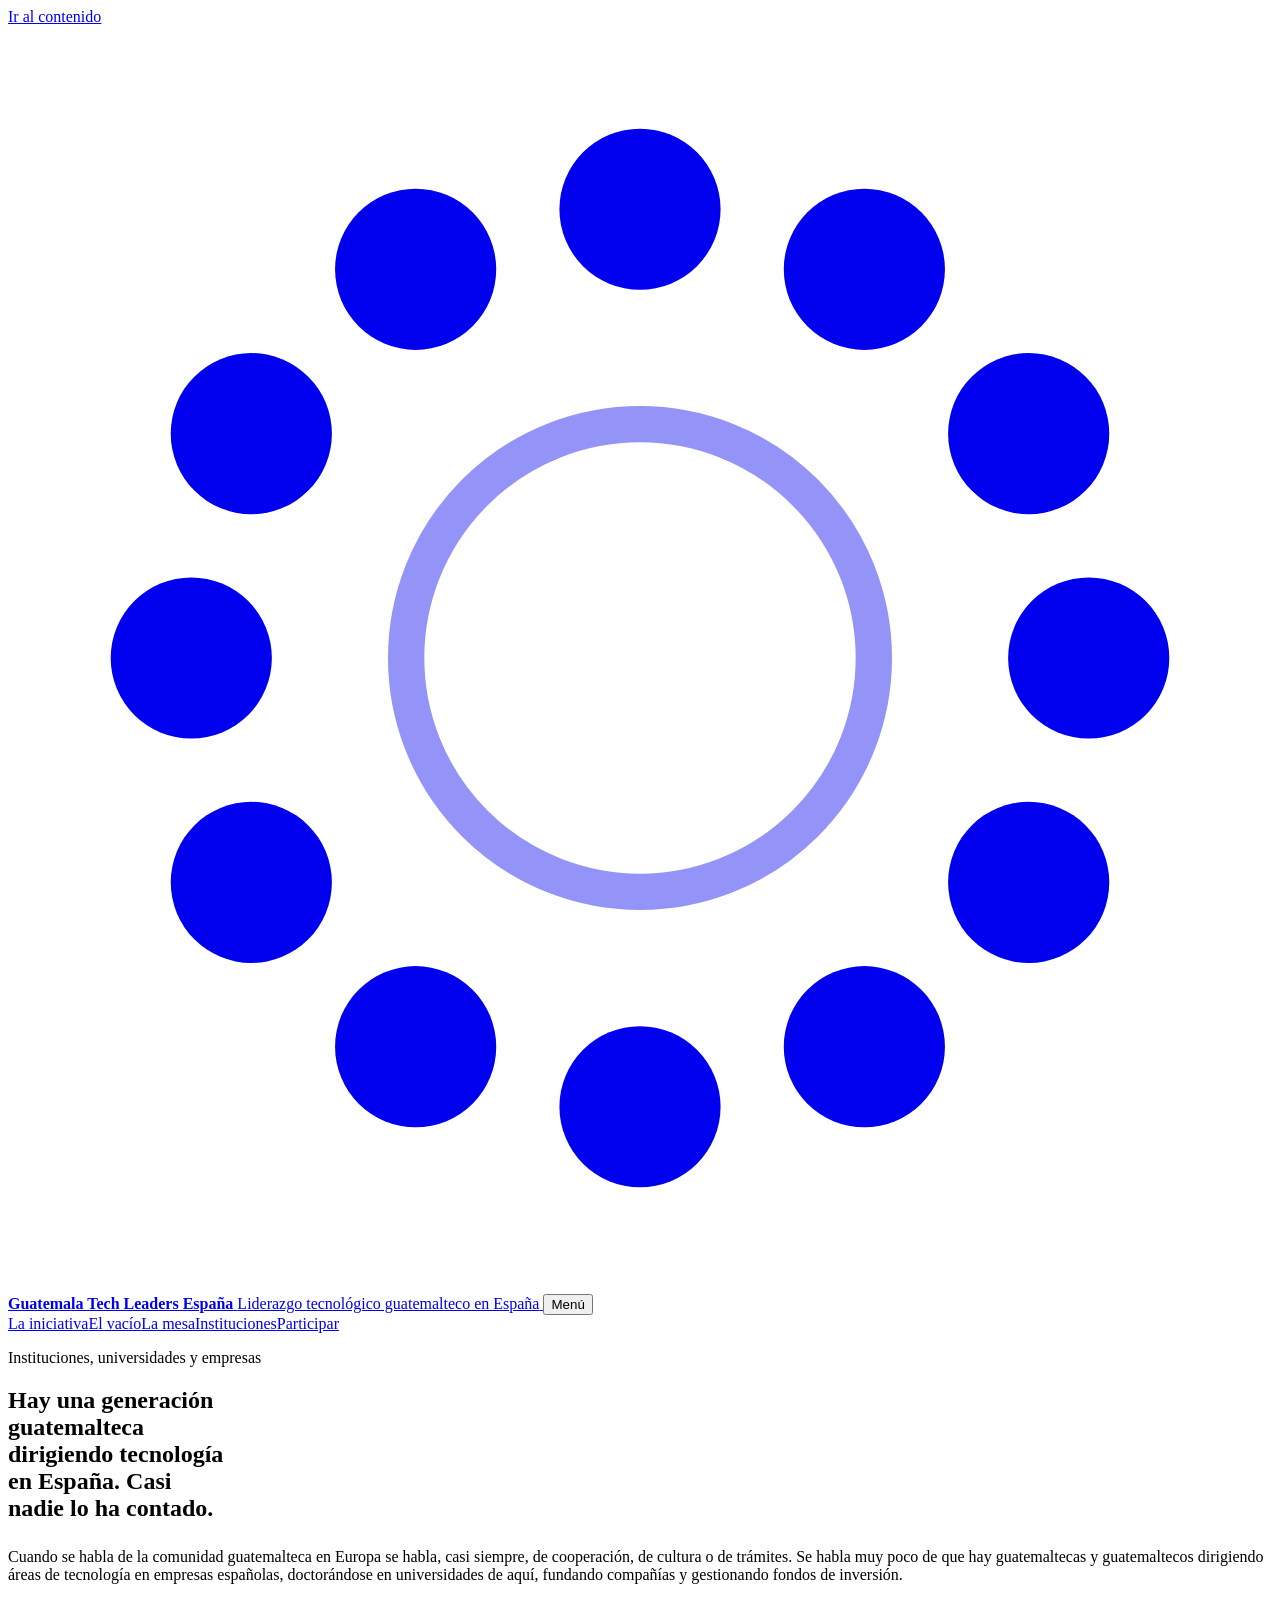
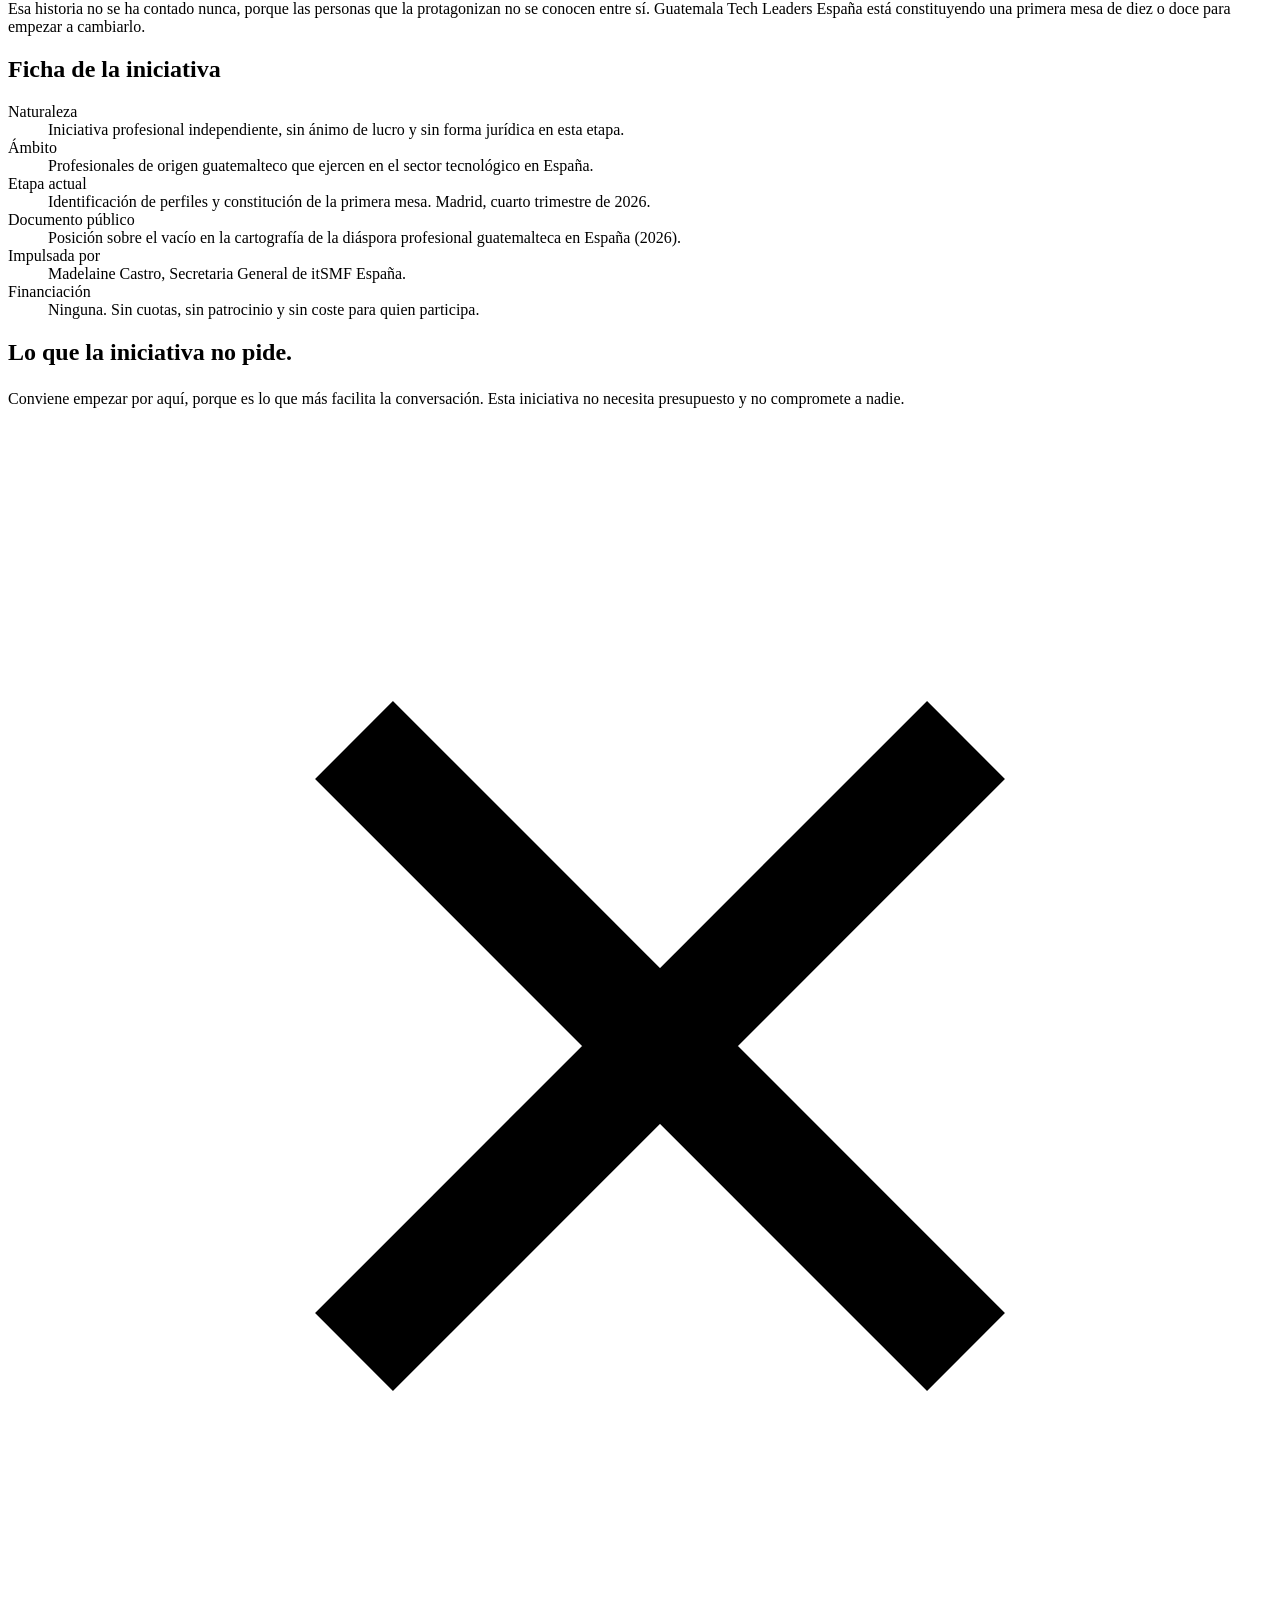
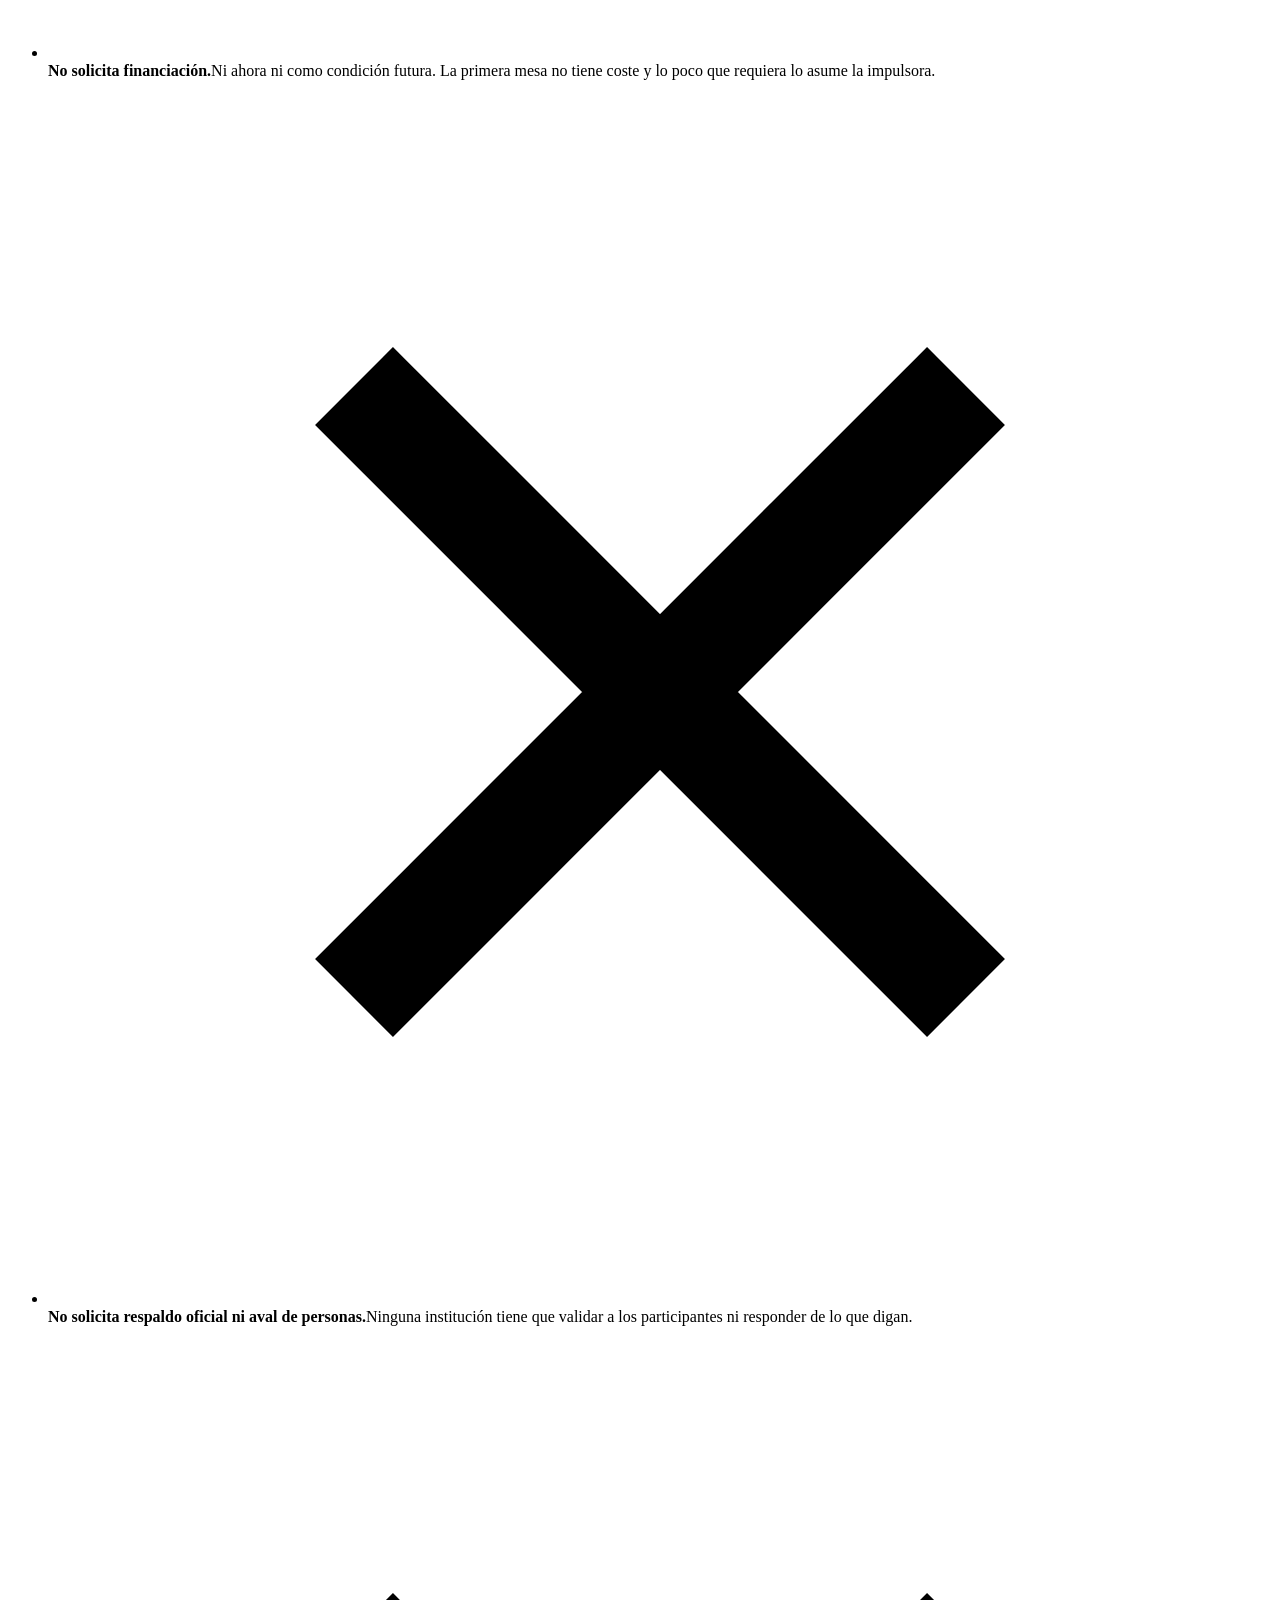
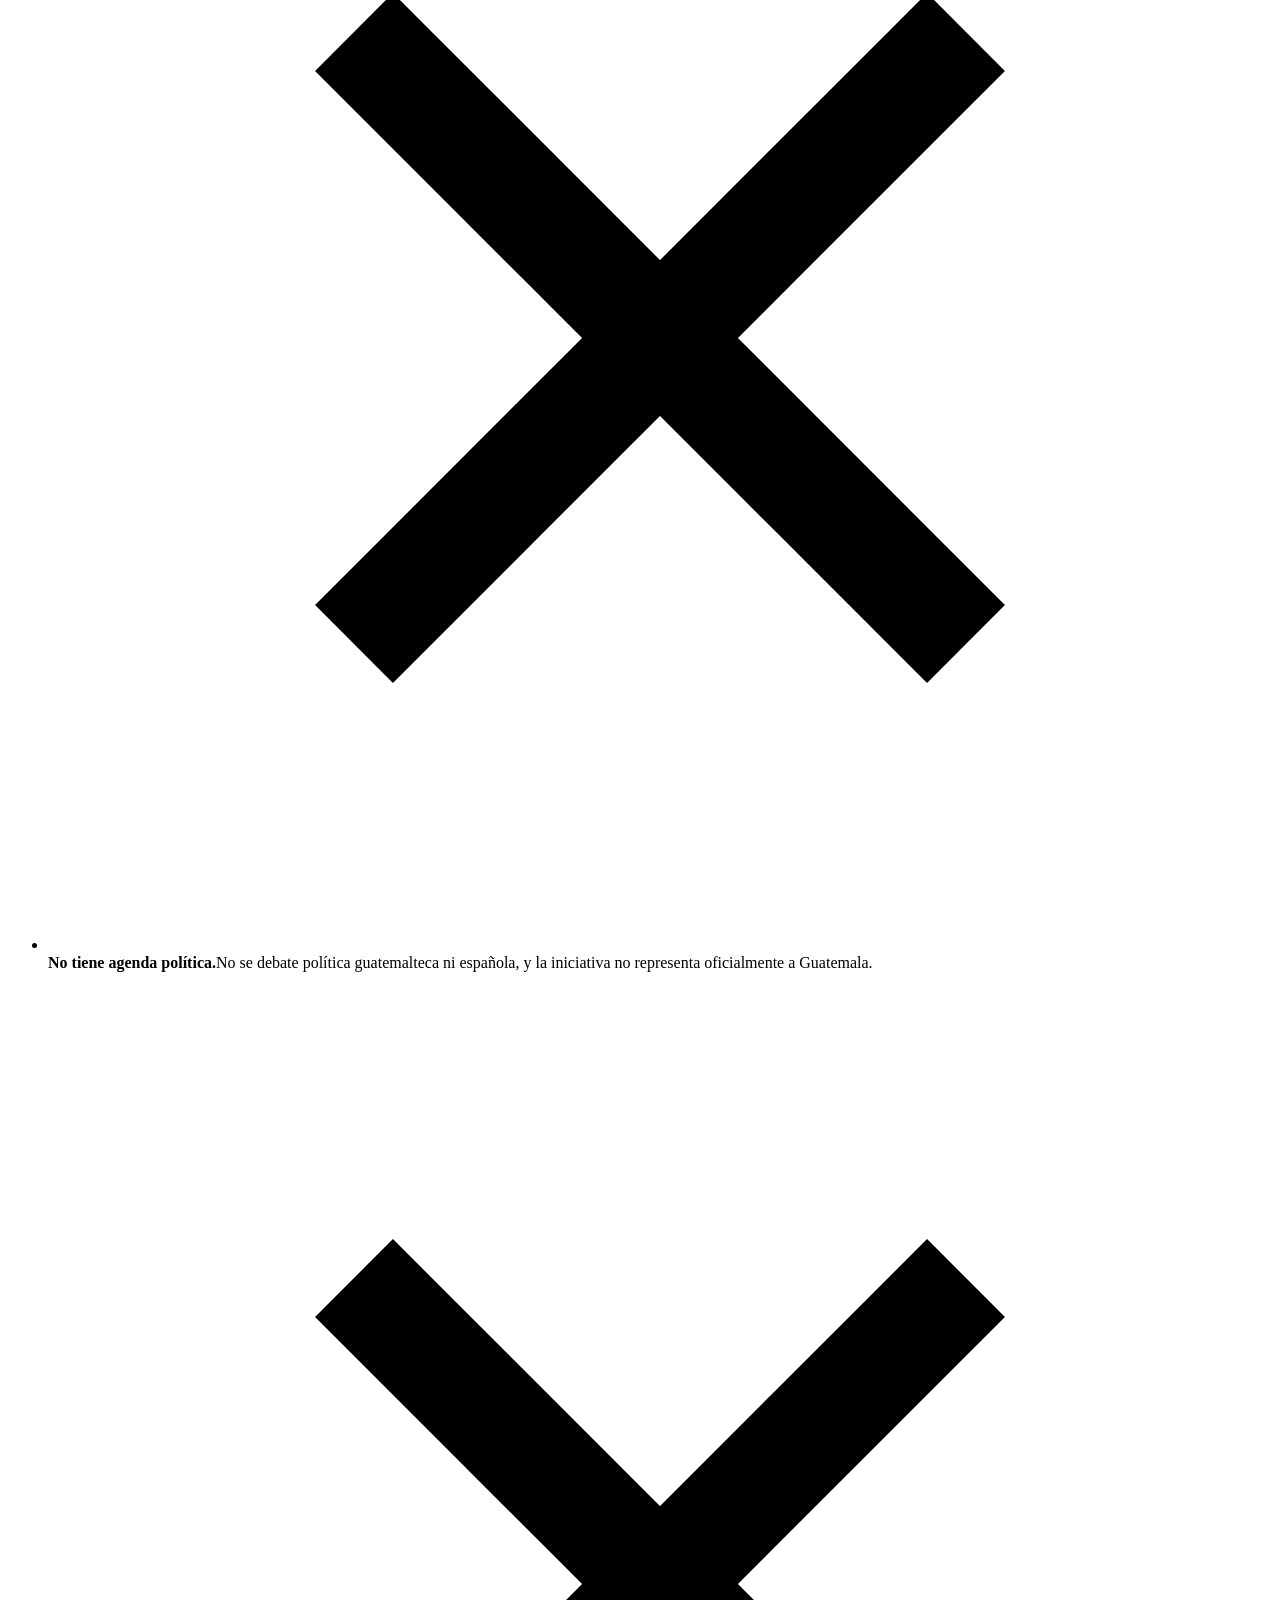
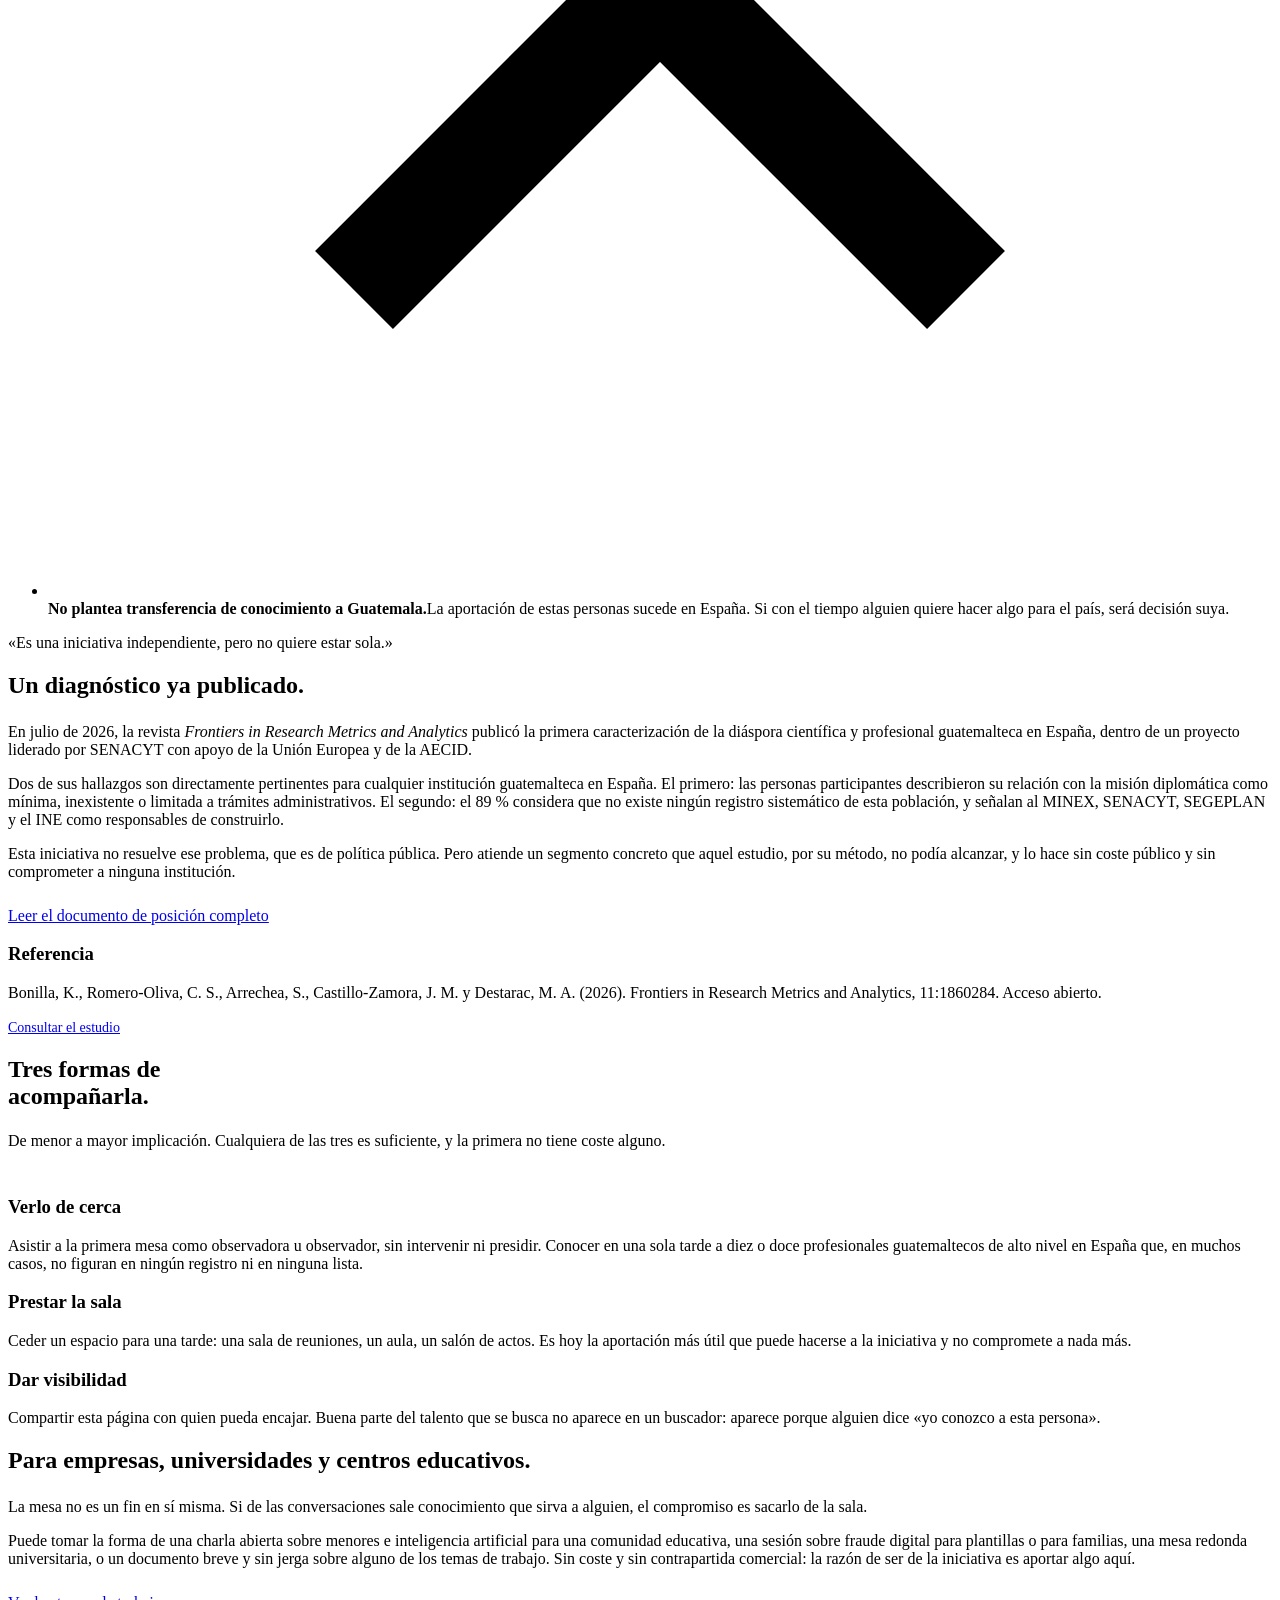
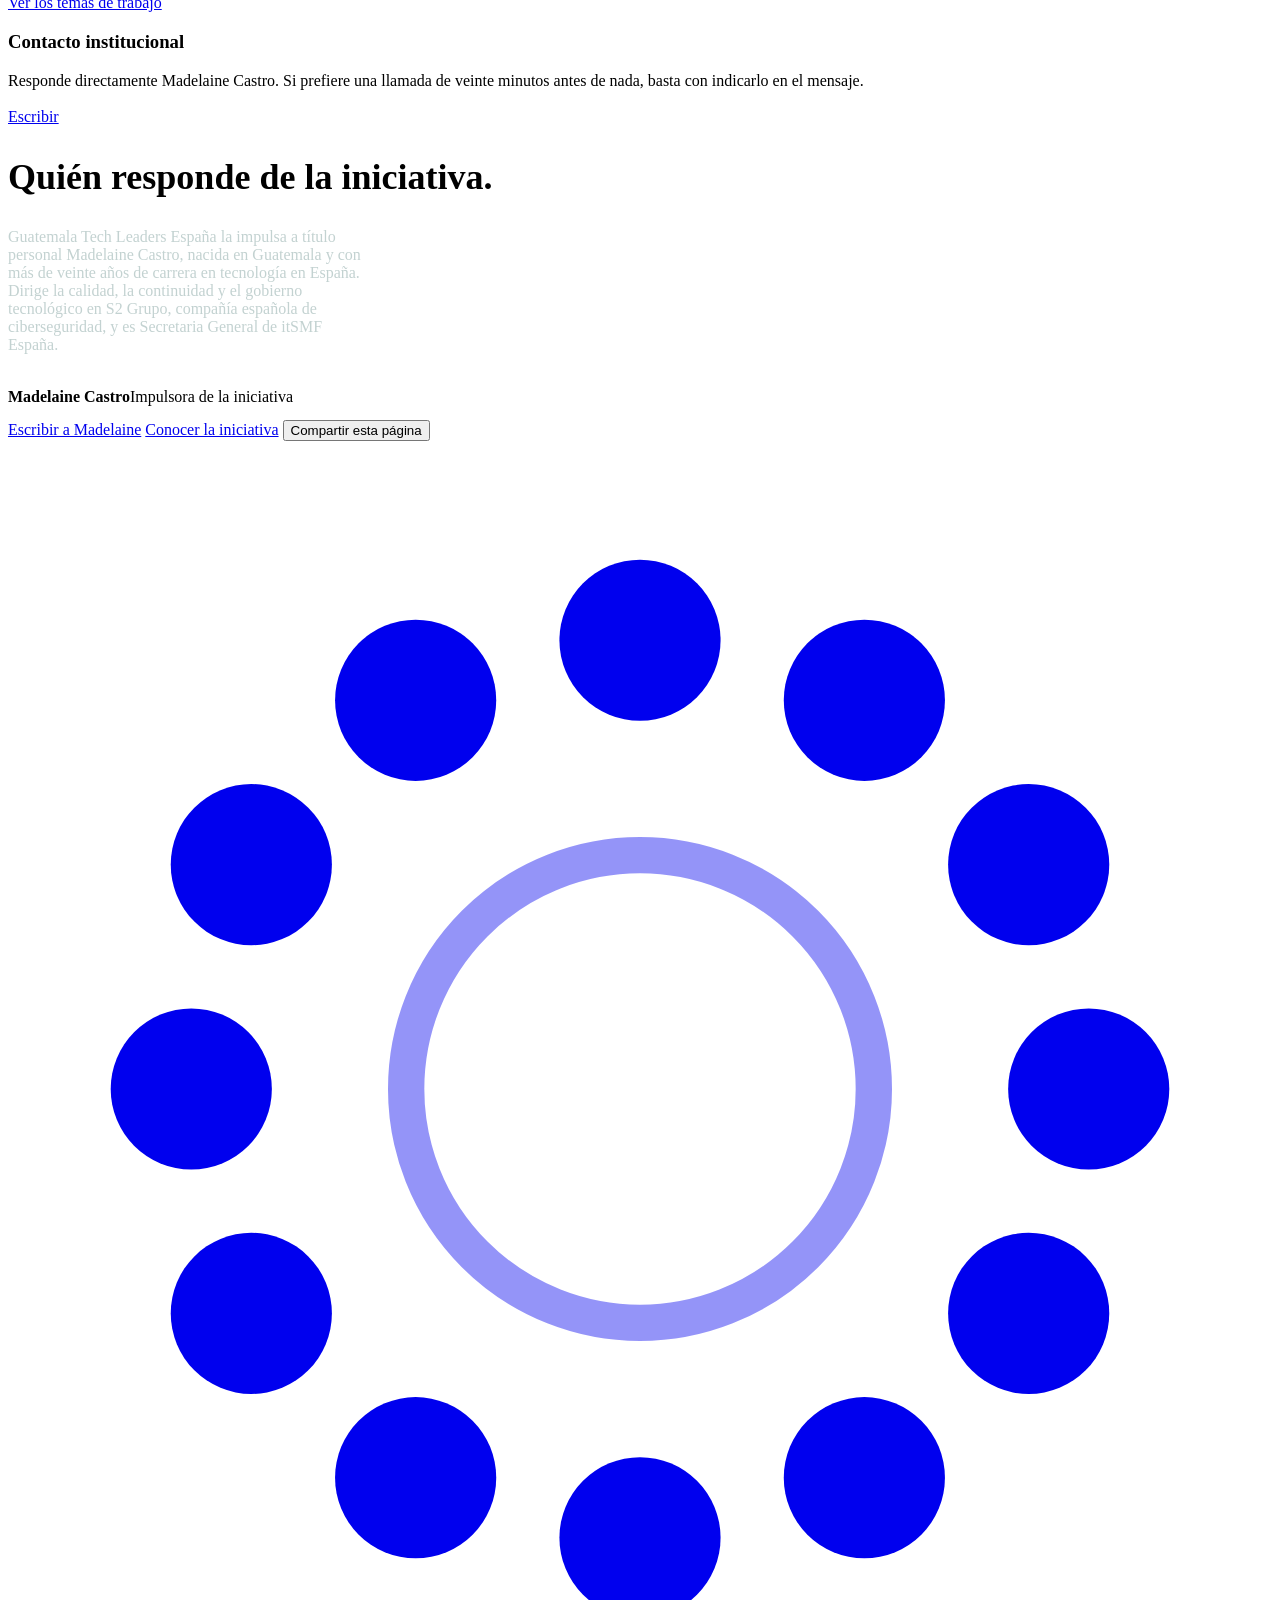
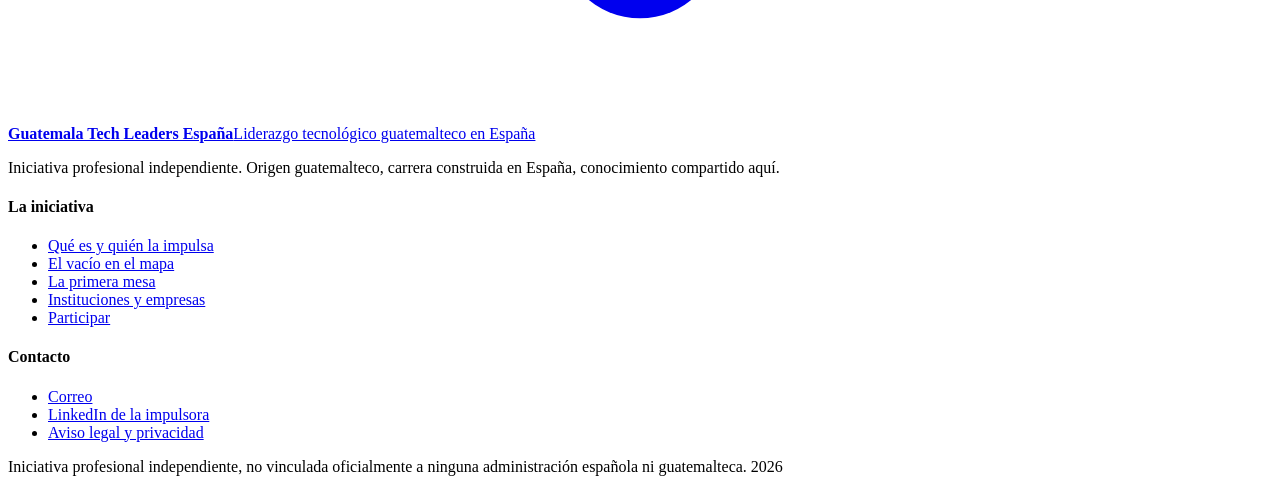
==== instituciones.html @ 57545357 "Add files via upload" ====
<!doctype html>
<html lang="es">
<head>
<meta charset="utf-8">
<meta name="viewport" content="width=device-width,initial-scale=1">
<title>Instituciones y empresas — Guatemala Tech Leaders España</title>
<meta name="description" content="Para embajadas, universidades, centros educativos y empresas: qué es la iniciativa, qué no pide y de qué tres formas concretas puede acompañarse.">

<link rel="canonical" href="https://madeprat.github.io/Guate_Tech_Leaders_ES/instituciones.html">
<meta property="og:type" content="article">
<meta property="og:locale" content="es_ES">
<meta property="og:site_name" content="Guatemala Tech Leaders España">
<meta property="og:url" content="https://madeprat.github.io/Guate_Tech_Leaders_ES/instituciones.html">
<meta property="og:title" content="Hay una generación guatemalteca dirigiendo tecnología en España">
<meta property="og:description" content="Qué es la iniciativa, qué no pide y de qué tres formas concretas puede acompañarse.">
<meta property="og:image" content="https://madeprat.github.io/Guate_Tech_Leaders_ES/assets/img/og.jpg">
<meta property="og:image:width" content="1200">
<meta property="og:image:height" content="630">
<meta property="og:image:alt" content="Guatemala Tech Leaders España — iniciativa profesional independiente.">
<meta name="twitter:card" content="summary_large_image">
<link rel="icon" href="./assets/img/icon-32.png" sizes="32x32">
<link rel="icon" href="./assets/img/mark.svg" type="image/svg+xml">
<link rel="apple-touch-icon" href="./assets/img/icon-180.png">
<link rel="preload" as="font" type="font/woff2" href="./assets/fonts/newsreader-var.woff2" crossorigin>
<link rel="preload" as="font" type="font/woff2" href="./assets/fonts/librefranklin-var.woff2" crossorigin>
<link rel="stylesheet" href="./assets/style.css">
</head>
<body>
<a class="skip" href="#principal">Ir al contenido</a>
<header class="cab">
  <div class="wrap cab-int">
    <a class="marca" href="./index.html" aria-label="Guatemala Tech Leaders España — inicio">
      <svg class="mark" viewBox="0 0 40 40" aria-hidden="true" focusable="false"><circle cx="20.0" cy="20.0" r="7.4" fill="none" stroke="currentColor" stroke-width="1.15" opacity=".42"/><circle cx="20.00" cy="5.80" r="2.55" fill="currentColor"/><circle cx="27.10" cy="7.70" r="2.55" fill="currentColor"/><circle cx="32.30" cy="12.90" r="2.55" fill="currentColor"/><circle cx="34.20" cy="20.00" r="2.55" fill="currentColor"/><circle cx="32.30" cy="27.10" r="2.55" fill="currentColor"/><circle cx="27.10" cy="32.30" r="2.55" fill="currentColor"/><circle cx="20.00" cy="34.20" r="2.55" fill="currentColor"/><circle cx="12.90" cy="32.30" r="2.55" fill="currentColor"/><circle cx="7.70" cy="27.10" r="2.55" fill="currentColor"/><circle cx="5.80" cy="20.00" r="2.55" fill="currentColor"/><circle cx="7.70" cy="12.90" r="2.55" fill="currentColor"/><circle cx="12.90" cy="7.70" r="2.55" fill="currentColor"/></svg>
      <span class="marca-txt">
        <b>Guatemala Tech Leaders España</b>
        <span>Liderazgo tecnológico guatemalteco en España</span>
      </span>
    </a>
    <button class="hamb" aria-expanded="false" aria-controls="menu">Menú</button>
    <nav id="menu" aria-label="Navegación principal"><a href="./la-iniciativa.html">La iniciativa</a><a href="./posicion.html">El vacío</a><a href="./la-mesa.html">La mesa</a><a href="./instituciones.html" aria-current="page">Instituciones</a><a class="n-cta" href="./participar.html">Participar</a></nav>
  </div>
</header>
<main id="principal">

<section class="wrap sec-ap">
  <div class="doc">
    <div>
      <p class="rotulo">Instituciones, universidades y empresas</p>
      <h1 style="max-width:18ch">Hay una generación guatemalteca dirigiendo tecnología en España. Casi nadie lo ha contado.</h1>
      <p class="entrada medida" style="margin-top:26px">Cuando se habla de la comunidad guatemalteca en Europa se habla, casi siempre, de cooperación, de cultura o de trámites. Se habla muy poco de que hay guatemaltecas y guatemaltecos dirigiendo áreas de tecnología en empresas españolas, doctorándose en universidades de aquí, fundando compañías y gestionando fondos de inversión.</p>
      <p class="entrada medida">Esa historia no se ha contado nunca, porque las personas que la protagonizan no se conocen entre sí. Guatemala Tech Leaders España está constituyendo una primera mesa de diez o doce para empezar a cambiarlo.</p>
    </div>
    <div class="margen"><aside class="ficha-inst">
  <h2>Ficha de la iniciativa</h2>
  <dl>
    <dt>Naturaleza</dt><dd>Iniciativa profesional independiente, sin ánimo de lucro y sin forma jurídica en esta etapa.</dd>
    <dt>Ámbito</dt><dd>Profesionales de origen guatemalteco que ejercen en el sector tecnológico en España.</dd>
    <dt>Etapa actual</dt><dd>Identificación de perfiles y constitución de la primera mesa. Madrid, cuarto trimestre de 2026.</dd>
    <dt>Documento público</dt><dd>Posición sobre el vacío en la cartografía de la diáspora profesional guatemalteca en España (2026).</dd>
    <dt>Impulsada por</dt><dd>Madelaine Castro, Secretaria General de itSMF España.</dd>
    <dt>Financiación</dt><dd>Ninguna. Sin cuotas, sin patrocinio y sin coste para quien participa.</dd>
  </dl>
</aside></div>
  </div>
</section>

<section class="banda-jade sec">
  <div class="wrap doc">
    <div>
      <div class="linea-jade"></div>
      <h2>Lo que la iniciativa no pide.</h2>
      <p class="entrada medida" style="color:var(--cielo-clr);margin-top:24px">Conviene empezar por aquí, porque es lo que más facilita la conversación. Esta iniciativa no necesita presupuesto y no compromete a nadie.</p>
      <ul class="criterios criterios-no" style="margin-top:26px">
        <li><svg viewBox="0 0 20 20" fill="none" stroke="currentColor" stroke-width="1.8" aria-hidden="true"><path d="M5 5l10 10M15 5L5 15"/></svg>
        <div><b>No solicita financiación.</b><span>Ni ahora ni como condición futura. La primera mesa no tiene coste y lo poco que requiera lo asume la impulsora.</span></div></li>
        <li><svg viewBox="0 0 20 20" fill="none" stroke="currentColor" stroke-width="1.8" aria-hidden="true"><path d="M5 5l10 10M15 5L5 15"/></svg>
        <div><b>No solicita respaldo oficial ni aval de personas.</b><span>Ninguna institución tiene que validar a los participantes ni responder de lo que digan.</span></div></li>
        <li><svg viewBox="0 0 20 20" fill="none" stroke="currentColor" stroke-width="1.8" aria-hidden="true"><path d="M5 5l10 10M15 5L5 15"/></svg>
        <div><b>No tiene agenda política.</b><span>No se debate política guatemalteca ni española, y la iniciativa no representa oficialmente a Guatemala.</span></div></li>
        <li><svg viewBox="0 0 20 20" fill="none" stroke="currentColor" stroke-width="1.8" aria-hidden="true"><path d="M5 5l10 10M15 5L5 15"/></svg>
        <div><b>No plantea transferencia de conocimiento a Guatemala.</b><span>La aportación de estas personas sucede en España. Si con el tiempo alguien quiere hacer algo para el país, será decisión suya.</span></div></li>
      </ul>
    </div>
    <div class="margen"><p class="voz" style="color:var(--cielo)">«Es una iniciativa independiente, pero no quiere estar sola.»</p></div>
  </div>
</section>

<section class="banda-cielo sec">
  <div class="wrap doc">
    <div>
      <div class="linea-jade"></div>
      <h2>Un diagnóstico ya publicado.</h2>
      <p class="entrada medida" style="margin-top:24px">En julio de 2026, la revista <em>Frontiers in Research Metrics and Analytics</em> publicó la primera caracterización de la diáspora científica y profesional guatemalteca en España, dentro de un proyecto liderado por SENACYT con apoyo de la Unión Europea y de la AECID.</p>
      <p class="medida">Dos de sus hallazgos son directamente pertinentes para cualquier institución guatemalteca en España. El primero: las personas participantes describieron su relación con la misión diplomática como mínima, inexistente o limitada a trámites administrativos. El segundo: el 89&nbsp;% considera que no existe ningún registro sistemático de esta población, y señalan al MINEX, SENACYT, SEGEPLAN y el INE como responsables de construirlo.</p>
      <p class="medida">Esta iniciativa no resuelve ese problema, que es de política pública. Pero atiende un segmento concreto que aquel estudio, por su método, no podía alcanzar, y lo hace sin coste público y sin comprometer a ninguna institución.</p>
      <p style="margin-top:26px"><a class="enlace" href="./posicion.html">Leer el documento de posición completo</a></p>
    </div>
    <div class="margen">
      <div class="bloque">
        <h3>Referencia</h3>
        <p class="pie" style="margin-top:10px">Bonilla, K., Romero-Oliva, C. S., Arrechea, S., Castillo-Zamora, J. M. y Destarac, M. A. (2026). Frontiers in Research Metrics and Analytics, 11:1860284. Acceso abierto.</p>
        <p style="margin-top:12px"><a class="enlace" href="https://doi.org/10.3389/frma.2026.1860284" target="_blank" rel="noopener" style="font-size:14px">Consultar el estudio</a></p>
      </div>
    </div>
  </div>
</section>

<section class="wrap sec">
  <div class="linea-jade"></div>
  <h2 style="max-width:22ch">Tres formas de acompañarla.</h2>
  <p class="entrada medida" style="margin-top:22px">De menor a mayor implicación. Cualquiera de las tres es suficiente, y la primera no tiene coste alguno.</p>
  <div class="tres" style="margin-top:46px">
    <div><h3>Verlo de cerca</h3><p>Asistir a la primera mesa como observadora u observador, sin intervenir ni presidir. Conocer en una sola tarde a diez o doce profesionales guatemaltecos de alto nivel en España que, en muchos casos, no figuran en ningún registro ni en ninguna lista.</p></div>
    <div><h3>Prestar la sala</h3><p>Ceder un espacio para una tarde: una sala de reuniones, un aula, un salón de actos. Es hoy la aportación más útil que puede hacerse a la iniciativa y no compromete a nada más.</p></div>
    <div><h3>Dar visibilidad</h3><p>Compartir esta página con quien pueda encajar. Buena parte del talento que se busca no aparece en un buscador: aparece porque alguien dice «yo conozco a esta persona».</p></div>
  </div>
</section>

<section class="banda-hueso sec">
  <div class="wrap doc">
    <div>
      <div class="linea-jade"></div>
      <h2>Para empresas, universidades y centros educativos.</h2>
      <p class="entrada medida" style="margin-top:24px">La mesa no es un fin en sí misma. Si de las conversaciones sale conocimiento que sirva a alguien, el compromiso es sacarlo de la sala.</p>
      <p class="medida">Puede tomar la forma de una charla abierta sobre menores e inteligencia artificial para una comunidad educativa, una sesión sobre fraude digital para plantillas o para familias, una mesa redonda universitaria, o un documento breve y sin jerga sobre alguno de los temas de trabajo. Sin coste y sin contrapartida comercial: la razón de ser de la iniciativa es aportar algo aquí.</p>
      <p style="margin-top:26px"><a class="enlace" href="./la-mesa.html#temas">Ver los temas de trabajo</a></p>
    </div>
    <div class="margen">
      <div class="bloque">
        <h3>Contacto institucional</h3>
        <p class="menor" style="margin-top:10px">Responde directamente Madelaine Castro. Si prefiere una llamada de veinte minutos antes de nada, basta con indicarlo en el mensaje.</p>
        <p style="margin-top:18px"><a class="btn btn-p" style="width:100%" href="#" data-mail="Instituciones · Guatemala Tech Leaders España">Escribir</a></p>
        <p class="pie" style="margin-top:14px"><span data-mail-texto></span></p>
      </div>
    </div>
  </div>
</section>

<section class="banda-tinta sec-cp">
  <div class="wrap dos">
    <div>
      <div class="linea-jade"></div>
      <h2 style="font-size:clamp(26px,3vw,36px)">Quién responde de la iniciativa.</h2>
      <p style="color:#c3d2d1;margin-top:20px;max-width:46ch">Guatemala Tech Leaders España la impulsa a título personal Madelaine Castro, nacida en Guatemala y con más de veinte años de carrera en tecnología en España. Dirige la calidad, la continuidad y el gobierno tecnológico en S2 Grupo, compañía española de ciberseguridad, y es Secretaria General de itSMF España.</p>
      <div class="firma">
        <img src="./assets/img/madelaine.jpg" alt="" aria-hidden="true">
        <div><b>Madelaine Castro</b><span>Impulsora de la iniciativa</span></div>
      </div>
    </div>
    <div style="padding-top:14px">
      <div class="acciones pila">
        <a class="btn btn-clr" href="#" data-mail="Instituciones · Guatemala Tech Leaders España">Escribir a Madelaine</a>
        <a class="btn btn-fant" href="./la-iniciativa.html">Conocer la iniciativa</a>
        <button class="btn btn-fant" data-compartir="nativo">Compartir esta página</button>
      </div>
      <p class="aviso" role="status" style="color:var(--cielo)"></p>
    </div>
  </div>
</section>

</main>
<footer class="pie-sitio">
  <div class="wrap">
    <div class="pie-rej">
      <div>
        <a class="marca pie-marca" href="./index.html">
          <svg class="mark" viewBox="0 0 40 40" aria-hidden="true" focusable="false"><circle cx="20.0" cy="20.0" r="7.4" fill="none" stroke="currentColor" stroke-width="1.15" opacity=".42"/><circle cx="20.00" cy="5.80" r="2.55" fill="currentColor"/><circle cx="27.10" cy="7.70" r="2.55" fill="currentColor"/><circle cx="32.30" cy="12.90" r="2.55" fill="currentColor"/><circle cx="34.20" cy="20.00" r="2.55" fill="currentColor"/><circle cx="32.30" cy="27.10" r="2.55" fill="currentColor"/><circle cx="27.10" cy="32.30" r="2.55" fill="currentColor"/><circle cx="20.00" cy="34.20" r="2.55" fill="currentColor"/><circle cx="12.90" cy="32.30" r="2.55" fill="currentColor"/><circle cx="7.70" cy="27.10" r="2.55" fill="currentColor"/><circle cx="5.80" cy="20.00" r="2.55" fill="currentColor"/><circle cx="7.70" cy="12.90" r="2.55" fill="currentColor"/><circle cx="12.90" cy="7.70" r="2.55" fill="currentColor"/></svg>
          <span class="marca-txt"><b>Guatemala Tech Leaders España</b><span>Liderazgo tecnológico guatemalteco en España</span></span>
        </a>
        <p>Iniciativa profesional independiente. Origen guatemalteco, carrera construida en España, conocimiento compartido aquí.</p>
      </div>
      <div>
        <h4>La iniciativa</h4>
        <ul>
          <li><a href="./la-iniciativa.html">Qué es y quién la impulsa</a></li>
          <li><a href="./posicion.html">El vacío en el mapa</a></li>
          <li><a href="./la-mesa.html">La primera mesa</a></li>
          <li><a href="./instituciones.html">Instituciones y empresas</a></li>
          <li><a href="./participar.html">Participar</a></li>
        </ul>
      </div>
      <div>
        <h4>Contacto</h4>
        <ul>
          <li><a href="#" data-mail="Guatemala Tech Leaders España"><span data-mail-texto>Correo</span></a></li>
          <li><a href="#" data-linkedin target="_blank" rel="noopener">LinkedIn de la impulsora</a></li>
          <li><a href="./legal.html">Aviso legal y privacidad</a></li>
        </ul>
      </div>
    </div>
    <div class="pie-fin">
      <span>Iniciativa profesional independiente, no vinculada oficialmente a ninguna administración española ni guatemalteca.</span>
      <span>2026</span>
    </div>
  </div>
</footer>
<script src="./assets/site.js"></script>
</body>
</html>
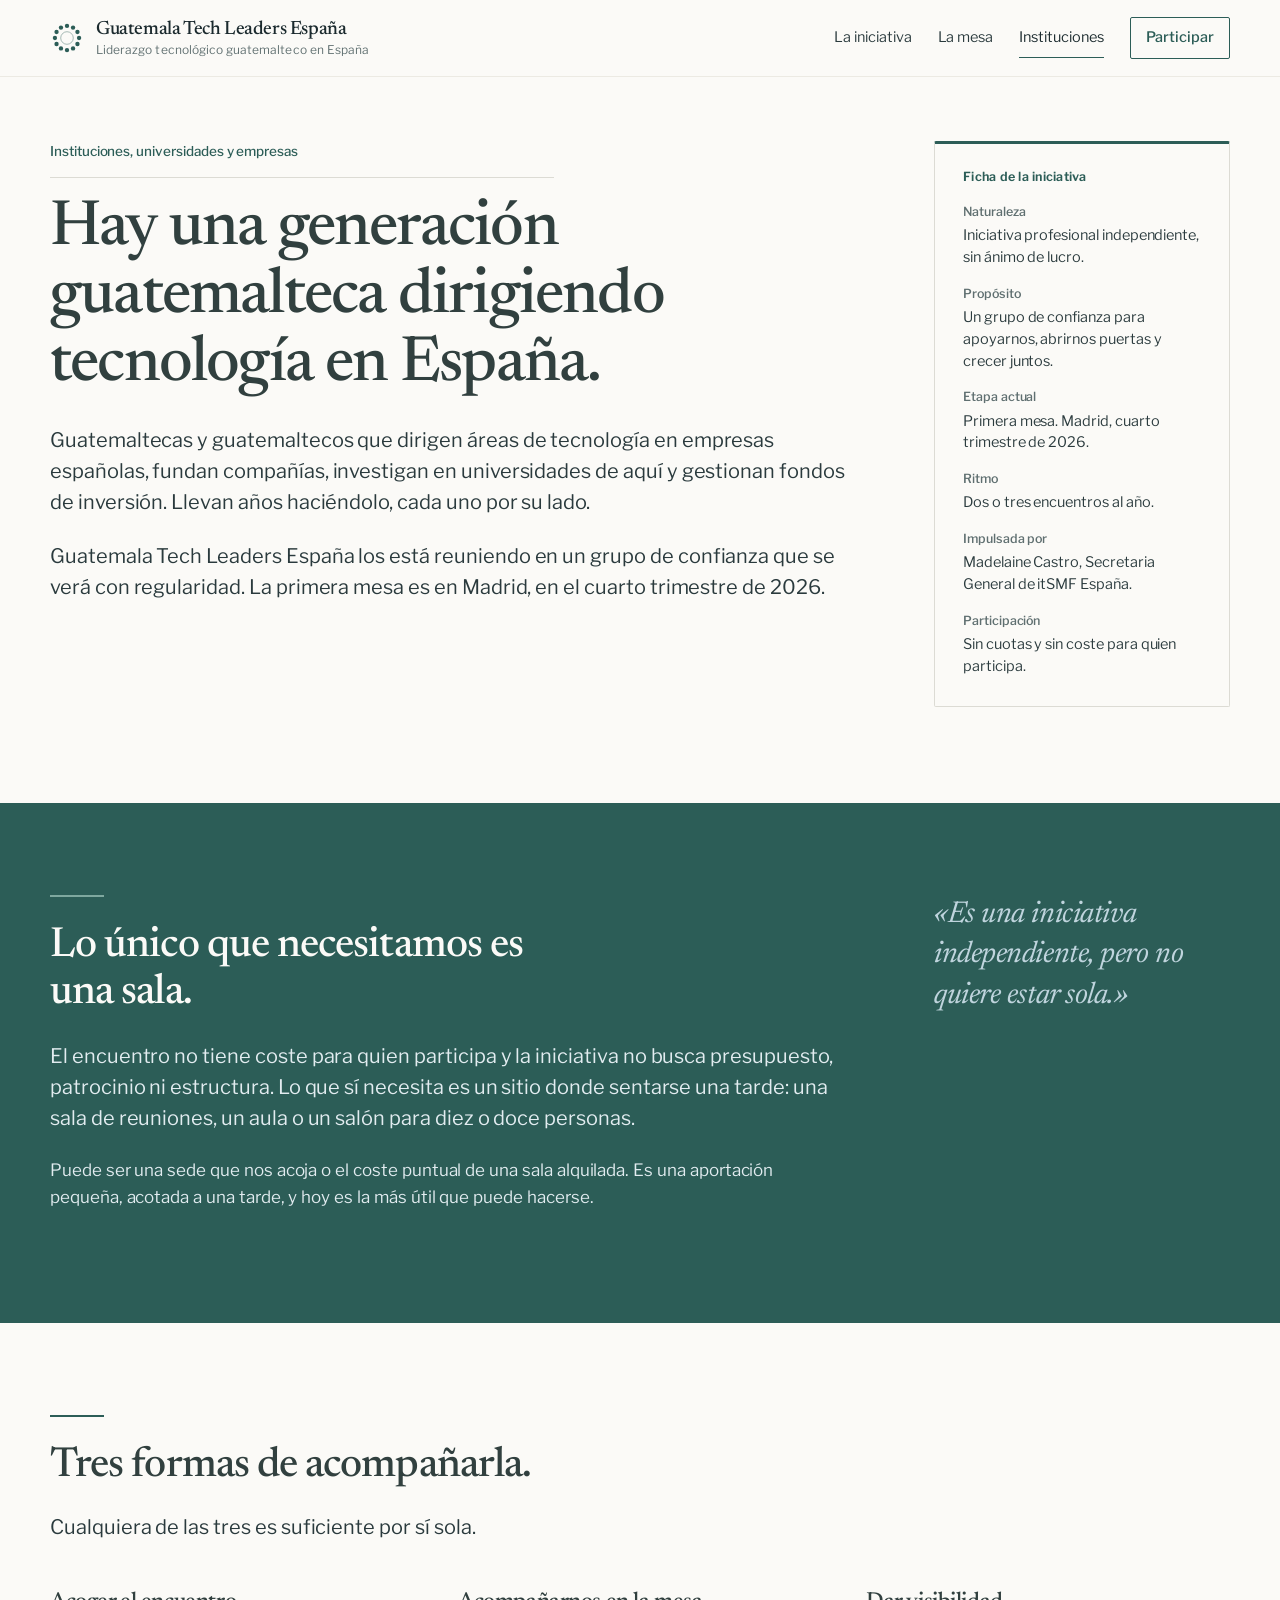
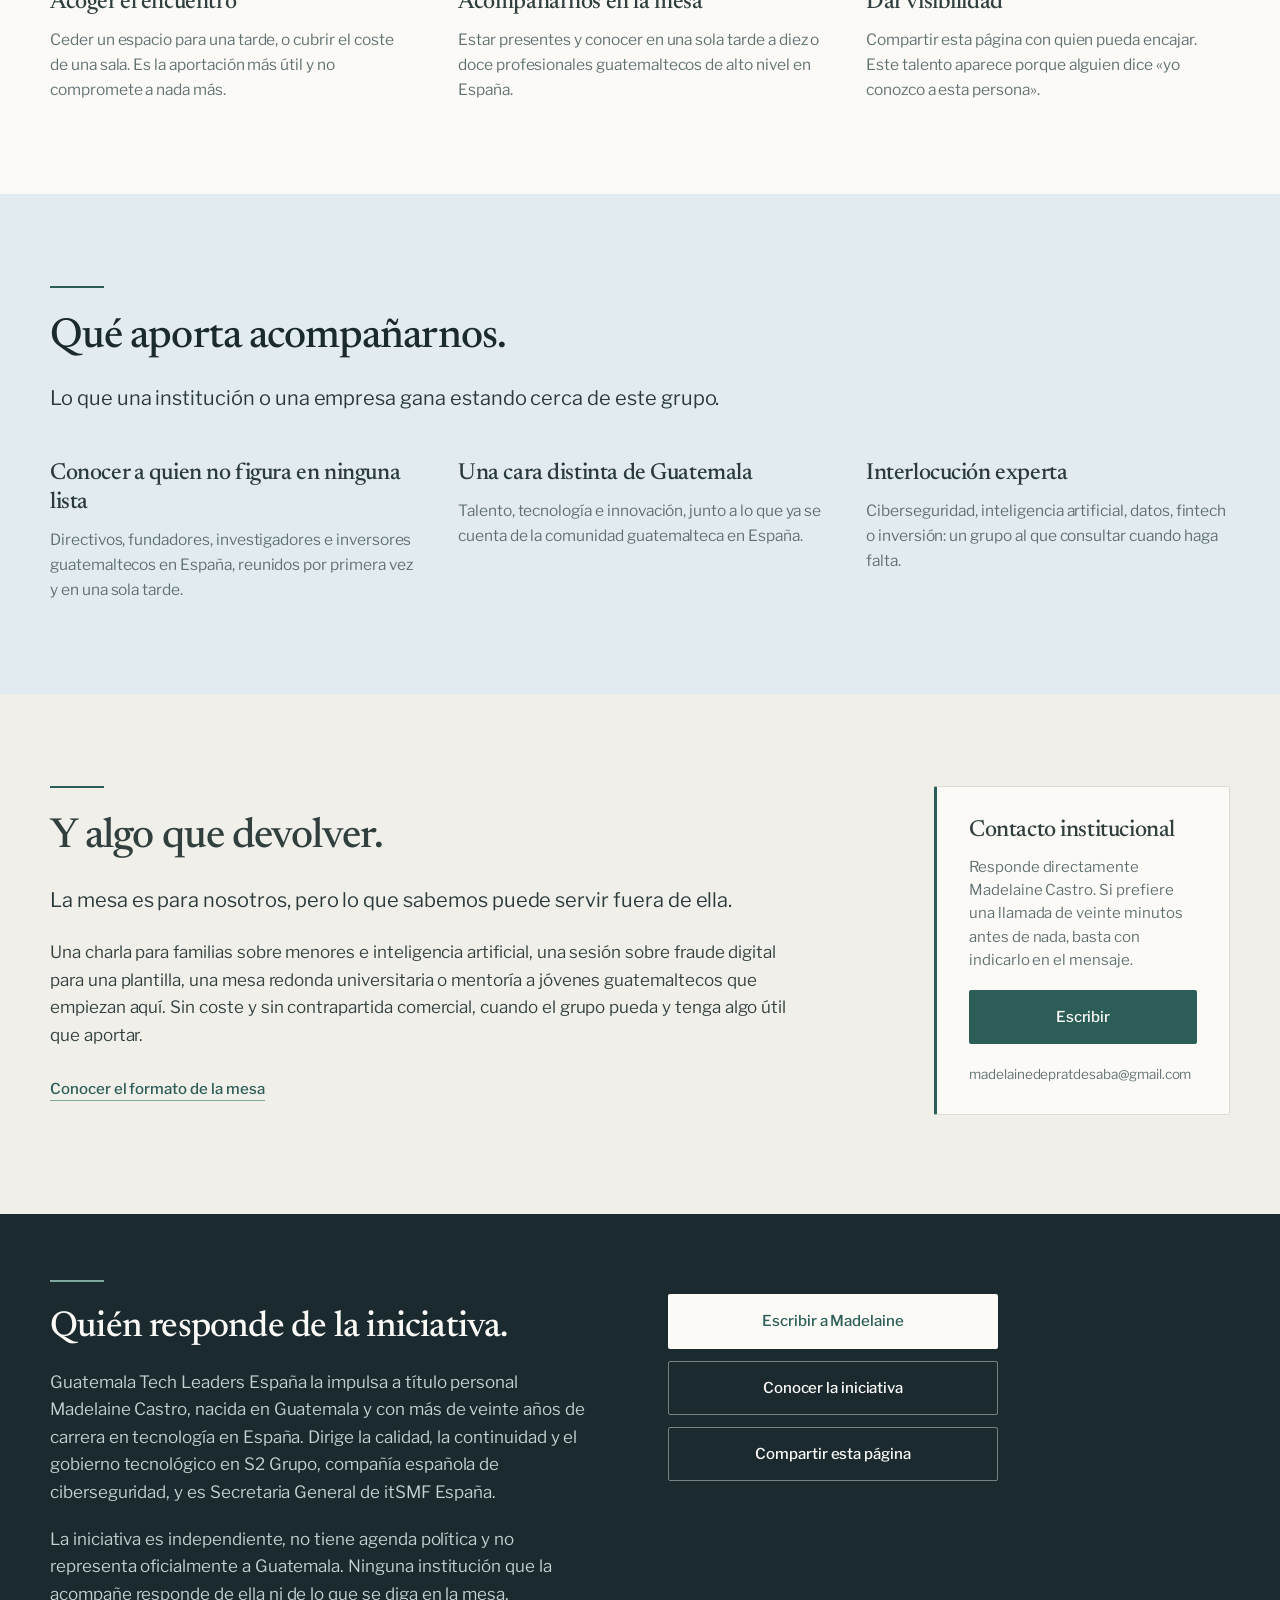
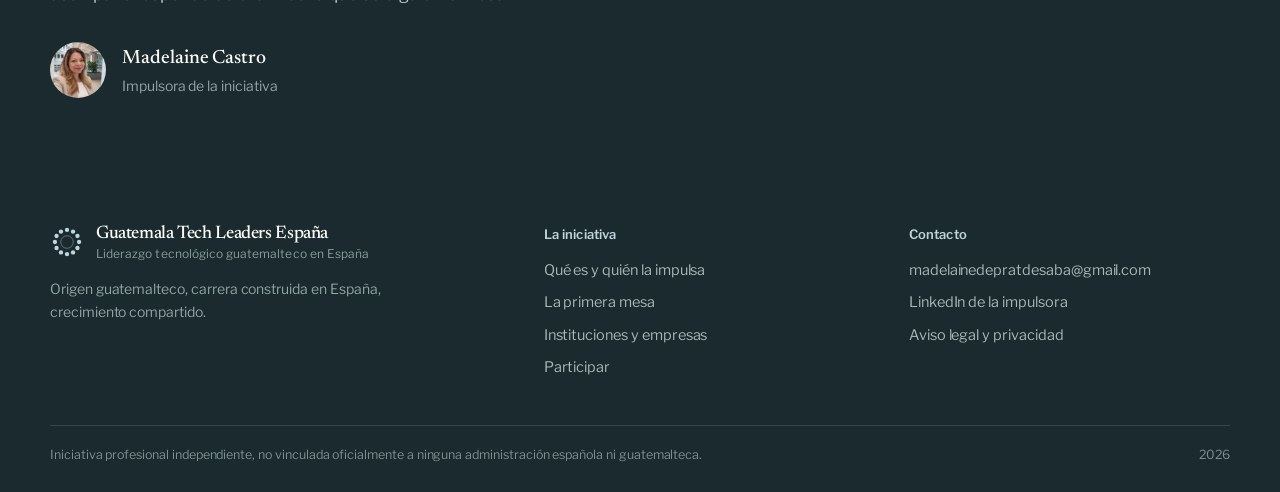
==== commit 51004bbc: "Update instituciones.html" ====
--- a/instituciones.html
+++ b/instituciones.html
@@ -4,7 +4,7 @@
 <meta charset="utf-8">
 <meta name="viewport" content="width=device-width,initial-scale=1">
 <title>Instituciones y empresas — Guatemala Tech Leaders España</title>
-<meta name="description" content="Para embajadas, universidades, centros educativos y empresas: qué es la iniciativa, qué no pide y de qué tres formas concretas puede acompañarse.">
+<meta name="description" content="Para embajadas, universidades y empresas: quiénes somos, qué pedimos y qué aporta acompañar a un grupo de profesionales guatemaltecos que dirigen, fundan e invierten en tecnología en España.">
 
 <link rel="canonical" href="https://madeprat.github.io/Guate_Tech_Leaders_ES/instituciones.html">
 <meta property="og:type" content="article">
@@ -12,7 +12,7 @@
 <meta property="og:site_name" content="Guatemala Tech Leaders España">
 <meta property="og:url" content="https://madeprat.github.io/Guate_Tech_Leaders_ES/instituciones.html">
 <meta property="og:title" content="Hay una generación guatemalteca dirigiendo tecnología en España">
-<meta property="og:description" content="Qué es la iniciativa, qué no pide y de qué tres formas concretas puede acompañarse.">
+<meta property="og:description" content="Un grupo de confianza que se reúne con regularidad. Así puede acompañarlo una institución o una empresa.">
 <meta property="og:image" content="https://madeprat.github.io/Guate_Tech_Leaders_ES/assets/img/og.jpg">
 <meta property="og:image:width" content="1200">
 <meta property="og:image:height" content="630">
@@ -37,7 +37,7 @@
       </span>
     </a>
     <button class="hamb" aria-expanded="false" aria-controls="menu">Menú</button>
-    <nav id="menu" aria-label="Navegación principal"><a href="./la-iniciativa.html">La iniciativa</a><a href="./posicion.html">El vacío</a><a href="./la-mesa.html">La mesa</a><a href="./instituciones.html" aria-current="page">Instituciones</a><a class="n-cta" href="./participar.html">Participar</a></nav>
+    <nav id="menu" aria-label="Navegación principal"><a href="./la-iniciativa.html">La iniciativa</a><a href="./la-mesa.html">La mesa</a><a href="./instituciones.html" aria-current="page">Instituciones</a><a class="n-cta" href="./participar.html">Participar</a></nav>
   </div>
 </header>
 <main id="principal">
@@ -46,19 +46,19 @@
   <div class="doc">
     <div>
       <p class="rotulo">Instituciones, universidades y empresas</p>
-      <h1 style="max-width:18ch">Hay una generación guatemalteca dirigiendo tecnología en España. Casi nadie lo ha contado.</h1>
-      <p class="entrada medida" style="margin-top:26px">Cuando se habla de la comunidad guatemalteca en Europa se habla, casi siempre, de cooperación, de cultura o de trámites. Se habla muy poco de que hay guatemaltecas y guatemaltecos dirigiendo áreas de tecnología en empresas españolas, doctorándose en universidades de aquí, fundando compañías y gestionando fondos de inversión.</p>
-      <p class="entrada medida">Esa historia no se ha contado nunca, porque las personas que la protagonizan no se conocen entre sí. Guatemala Tech Leaders España está constituyendo una primera mesa de diez o doce para empezar a cambiarlo.</p>
+      <h1 style="max-width:18ch">Hay una generación guatemalteca dirigiendo tecnología en España.</h1>
+      <p class="entrada medida" style="margin-top:26px">Guatemaltecas y guatemaltecos que dirigen áreas de tecnología en empresas españolas, fundan compañías, investigan en universidades de aquí y gestionan fondos de inversión. Llevan años haciéndolo, cada uno por su lado.</p>
+      <p class="entrada medida">Guatemala Tech Leaders España los está reuniendo en un grupo de confianza que se verá con regularidad. La primera mesa es en Madrid, en el cuarto trimestre de 2026.</p>
     </div>
     <div class="margen"><aside class="ficha-inst">
   <h2>Ficha de la iniciativa</h2>
   <dl>
-    <dt>Naturaleza</dt><dd>Iniciativa profesional independiente, sin ánimo de lucro y sin forma jurídica en esta etapa.</dd>
-    <dt>Ámbito</dt><dd>Profesionales de origen guatemalteco que ejercen en el sector tecnológico en España.</dd>
-    <dt>Etapa actual</dt><dd>Identificación de perfiles y constitución de la primera mesa. Madrid, cuarto trimestre de 2026.</dd>
-    <dt>Documento público</dt><dd>Posición sobre el vacío en la cartografía de la diáspora profesional guatemalteca en España (2026).</dd>
+    <dt>Naturaleza</dt><dd>Iniciativa profesional independiente, sin ánimo de lucro.</dd>
+    <dt>Propósito</dt><dd>Un grupo de confianza para apoyarnos, abrirnos puertas y crecer juntos.</dd>
+    <dt>Etapa actual</dt><dd>Primera mesa. Madrid, cuarto trimestre de 2026.</dd>
+    <dt>Ritmo</dt><dd>Dos o tres encuentros al año.</dd>
     <dt>Impulsada por</dt><dd>Madelaine Castro, Secretaria General de itSMF España.</dd>
-    <dt>Financiación</dt><dd>Ninguna. Sin cuotas, sin patrocinio y sin coste para quien participa.</dd>
+    <dt>Participación</dt><dd>Sin cuotas y sin coste para quien participa.</dd>
   </dl>
 </aside></div>
   </div>
@@ -68,51 +68,35 @@
   <div class="wrap doc">
     <div>
       <div class="linea-jade"></div>
-      <h2>Lo que la iniciativa no pide.</h2>
-      <p class="entrada medida" style="color:var(--cielo-clr);margin-top:24px">Conviene empezar por aquí, porque es lo que más facilita la conversación. Esta iniciativa no necesita presupuesto y no compromete a nadie.</p>
-      <ul class="criterios criterios-no" style="margin-top:26px">
-        <li><svg viewBox="0 0 20 20" fill="none" stroke="currentColor" stroke-width="1.8" aria-hidden="true"><path d="M5 5l10 10M15 5L5 15"/></svg>
-        <div><b>No solicita financiación.</b><span>Ni ahora ni como condición futura. La primera mesa no tiene coste y lo poco que requiera lo asume la impulsora.</span></div></li>
-        <li><svg viewBox="0 0 20 20" fill="none" stroke="currentColor" stroke-width="1.8" aria-hidden="true"><path d="M5 5l10 10M15 5L5 15"/></svg>
-        <div><b>No solicita respaldo oficial ni aval de personas.</b><span>Ninguna institución tiene que validar a los participantes ni responder de lo que digan.</span></div></li>
-        <li><svg viewBox="0 0 20 20" fill="none" stroke="currentColor" stroke-width="1.8" aria-hidden="true"><path d="M5 5l10 10M15 5L5 15"/></svg>
-        <div><b>No tiene agenda política.</b><span>No se debate política guatemalteca ni española, y la iniciativa no representa oficialmente a Guatemala.</span></div></li>
-        <li><svg viewBox="0 0 20 20" fill="none" stroke="currentColor" stroke-width="1.8" aria-hidden="true"><path d="M5 5l10 10M15 5L5 15"/></svg>
-        <div><b>No plantea transferencia de conocimiento a Guatemala.</b><span>La aportación de estas personas sucede en España. Si con el tiempo alguien quiere hacer algo para el país, será decisión suya.</span></div></li>
-      </ul>
+      <h2 style="max-width:20ch">Lo único que necesitamos es una sala.</h2>
+      <p class="entrada medida" style="color:var(--cielo-clr);margin-top:24px">El encuentro no tiene coste para quien participa y la iniciativa no busca presupuesto, patrocinio ni estructura. Lo que sí necesita es un sitio donde sentarse una tarde: una sala de reuniones, un aula o un salón para diez o doce personas.</p>
+      <p class="medida" style="color:var(--cielo-clr)">Puede ser una sede que nos acoja o el coste puntual de una sala alquilada. Es una aportación pequeña, acotada a una tarde, y hoy es la más útil que puede hacerse.</p>
     </div>
     <div class="margen"><p class="voz" style="color:var(--cielo)">«Es una iniciativa independiente, pero no quiere estar sola.»</p></div>
-  </div>
-</section>
-
-<section class="banda-cielo sec">
-  <div class="wrap doc">
-    <div>
-      <div class="linea-jade"></div>
-      <h2>Un diagnóstico ya publicado.</h2>
-      <p class="entrada medida" style="margin-top:24px">En julio de 2026, la revista <em>Frontiers in Research Metrics and Analytics</em> publicó la primera caracterización de la diáspora científica y profesional guatemalteca en España, dentro de un proyecto liderado por SENACYT con apoyo de la Unión Europea y de la AECID.</p>
-      <p class="medida">Dos de sus hallazgos son directamente pertinentes para cualquier institución guatemalteca en España. El primero: las personas participantes describieron su relación con la misión diplomática como mínima, inexistente o limitada a trámites administrativos. El segundo: el 89&nbsp;% considera que no existe ningún registro sistemático de esta población, y señalan al MINEX, SENACYT, SEGEPLAN y el INE como responsables de construirlo.</p>
-      <p class="medida">Esta iniciativa no resuelve ese problema, que es de política pública. Pero atiende un segmento concreto que aquel estudio, por su método, no podía alcanzar, y lo hace sin coste público y sin comprometer a ninguna institución.</p>
-      <p style="margin-top:26px"><a class="enlace" href="./posicion.html">Leer el documento de posición completo</a></p>
-    </div>
-    <div class="margen">
-      <div class="bloque">
-        <h3>Referencia</h3>
-        <p class="pie" style="margin-top:10px">Bonilla, K., Romero-Oliva, C. S., Arrechea, S., Castillo-Zamora, J. M. y Destarac, M. A. (2026). Frontiers in Research Metrics and Analytics, 11:1860284. Acceso abierto.</p>
-        <p style="margin-top:12px"><a class="enlace" href="https://doi.org/10.3389/frma.2026.1860284" target="_blank" rel="noopener" style="font-size:14px">Consultar el estudio</a></p>
-      </div>
-    </div>
   </div>
 </section>
 
 <section class="wrap sec">
   <div class="linea-jade"></div>
   <h2 style="max-width:22ch">Tres formas de acompañarla.</h2>
-  <p class="entrada medida" style="margin-top:22px">De menor a mayor implicación. Cualquiera de las tres es suficiente, y la primera no tiene coste alguno.</p>
+  <p class="entrada medida" style="margin-top:22px">Cualquiera de las tres es suficiente por sí sola.</p>
   <div class="tres" style="margin-top:46px">
-    <div><h3>Verlo de cerca</h3><p>Asistir a la primera mesa como observadora u observador, sin intervenir ni presidir. Conocer en una sola tarde a diez o doce profesionales guatemaltecos de alto nivel en España que, en muchos casos, no figuran en ningún registro ni en ninguna lista.</p></div>
-    <div><h3>Prestar la sala</h3><p>Ceder un espacio para una tarde: una sala de reuniones, un aula, un salón de actos. Es hoy la aportación más útil que puede hacerse a la iniciativa y no compromete a nada más.</p></div>
-    <div><h3>Dar visibilidad</h3><p>Compartir esta página con quien pueda encajar. Buena parte del talento que se busca no aparece en un buscador: aparece porque alguien dice «yo conozco a esta persona».</p></div>
+    <div><h3>Acoger el encuentro</h3><p>Ceder un espacio para una tarde, o cubrir el coste de una sala. Es la aportación más útil y no compromete a nada más.</p></div>
+    <div><h3>Acompañarnos en la mesa</h3><p>Estar presentes y conocer en una sola tarde a diez o doce profesionales guatemaltecos de alto nivel en España.</p></div>
+    <div><h3>Dar visibilidad</h3><p>Compartir esta página con quien pueda encajar. Este talento aparece porque alguien dice «yo conozco a esta persona».</p></div>
+  </div>
+</section>
+
+<section class="banda-cielo sec">
+  <div class="wrap">
+    <div class="linea-jade"></div>
+    <h2 style="max-width:24ch">Qué aporta acompañarnos.</h2>
+    <p class="entrada medida" style="margin-top:22px">Lo que una institución o una empresa gana estando cerca de este grupo.</p>
+    <div class="tres" style="margin-top:46px">
+      <div><h3>Conocer a quien no figura en ninguna lista</h3><p>Directivos, fundadores, investigadores e inversores guatemaltecos en España, reunidos por primera vez y en una sola tarde.</p></div>
+      <div><h3>Una cara distinta de Guatemala</h3><p>Talento, tecnología e innovación, junto a lo que ya se cuenta de la comunidad guatemalteca en España.</p></div>
+      <div><h3>Interlocución experta</h3><p>Ciberseguridad, inteligencia artificial, datos, fintech o inversión: un grupo al que consultar cuando haga falta.</p></div>
+    </div>
   </div>
 </section>
 
@@ -120,10 +104,10 @@
   <div class="wrap doc">
     <div>
       <div class="linea-jade"></div>
-      <h2>Para empresas, universidades y centros educativos.</h2>
-      <p class="entrada medida" style="margin-top:24px">La mesa no es un fin en sí misma. Si de las conversaciones sale conocimiento que sirva a alguien, el compromiso es sacarlo de la sala.</p>
-      <p class="medida">Puede tomar la forma de una charla abierta sobre menores e inteligencia artificial para una comunidad educativa, una sesión sobre fraude digital para plantillas o para familias, una mesa redonda universitaria, o un documento breve y sin jerga sobre alguno de los temas de trabajo. Sin coste y sin contrapartida comercial: la razón de ser de la iniciativa es aportar algo aquí.</p>
-      <p style="margin-top:26px"><a class="enlace" href="./la-mesa.html#temas">Ver los temas de trabajo</a></p>
+      <h2>Y algo que devolver.</h2>
+      <p class="entrada medida" style="margin-top:24px">La mesa es para nosotros, pero lo que sabemos puede servir fuera de ella.</p>
+      <p class="medida">Una charla para familias sobre menores e inteligencia artificial, una sesión sobre fraude digital para una plantilla, una mesa redonda universitaria o mentoría a jóvenes guatemaltecos que empiezan aquí. Sin coste y sin contrapartida comercial, cuando el grupo pueda y tenga algo útil que aportar.</p>
+      <p style="margin-top:26px"><a class="enlace" href="./la-mesa.html">Conocer el formato de la mesa</a></p>
     </div>
     <div class="margen">
       <div class="bloque">
@@ -142,6 +126,7 @@
       <div class="linea-jade"></div>
       <h2 style="font-size:clamp(26px,3vw,36px)">Quién responde de la iniciativa.</h2>
       <p style="color:#c3d2d1;margin-top:20px;max-width:46ch">Guatemala Tech Leaders España la impulsa a título personal Madelaine Castro, nacida en Guatemala y con más de veinte años de carrera en tecnología en España. Dirige la calidad, la continuidad y el gobierno tecnológico en S2 Grupo, compañía española de ciberseguridad, y es Secretaria General de itSMF España.</p>
+      <p style="color:#c3d2d1;margin-top:16px;max-width:46ch">La iniciativa es independiente, no tiene agenda política y no representa oficialmente a Guatemala. Ninguna institución que la acompañe responde de ella ni de lo que se diga en la mesa.</p>
       <div class="firma">
         <img src="./assets/img/madelaine.jpg" alt="" aria-hidden="true">
         <div><b>Madelaine Castro</b><span>Impulsora de la iniciativa</span></div>
@@ -167,13 +152,12 @@
           <svg class="mark" viewBox="0 0 40 40" aria-hidden="true" focusable="false"><circle cx="20.0" cy="20.0" r="7.4" fill="none" stroke="currentColor" stroke-width="1.15" opacity=".42"/><circle cx="20.00" cy="5.80" r="2.55" fill="currentColor"/><circle cx="27.10" cy="7.70" r="2.55" fill="currentColor"/><circle cx="32.30" cy="12.90" r="2.55" fill="currentColor"/><circle cx="34.20" cy="20.00" r="2.55" fill="currentColor"/><circle cx="32.30" cy="27.10" r="2.55" fill="currentColor"/><circle cx="27.10" cy="32.30" r="2.55" fill="currentColor"/><circle cx="20.00" cy="34.20" r="2.55" fill="currentColor"/><circle cx="12.90" cy="32.30" r="2.55" fill="currentColor"/><circle cx="7.70" cy="27.10" r="2.55" fill="currentColor"/><circle cx="5.80" cy="20.00" r="2.55" fill="currentColor"/><circle cx="7.70" cy="12.90" r="2.55" fill="currentColor"/><circle cx="12.90" cy="7.70" r="2.55" fill="currentColor"/></svg>
           <span class="marca-txt"><b>Guatemala Tech Leaders España</b><span>Liderazgo tecnológico guatemalteco en España</span></span>
         </a>
-        <p>Iniciativa profesional independiente. Origen guatemalteco, carrera construida en España, conocimiento compartido aquí.</p>
+        <p>Origen guatemalteco, carrera construida en España, crecimiento compartido.</p>
       </div>
       <div>
         <h4>La iniciativa</h4>
         <ul>
           <li><a href="./la-iniciativa.html">Qué es y quién la impulsa</a></li>
-          <li><a href="./posicion.html">El vacío en el mapa</a></li>
           <li><a href="./la-mesa.html">La primera mesa</a></li>
           <li><a href="./instituciones.html">Instituciones y empresas</a></li>
           <li><a href="./participar.html">Participar</a></li>
--- a/assets/style.css
+++ b/assets/style.css
@@ -0,0 +1,422 @@
+/* ==========================================================================
+   Liderazgo tecnológico guatemalteco en España
+   Sistema visual: jade mesoamericano + azul de bandera + papel cálido.
+   Tipografía: Newsreader (voz) / Libre Franklin (estructura).
+   Fuentes autoalojadas: ninguna petición a servidores externos.
+   ========================================================================== */
+
+@font-face{
+  font-family:'Newsreader';font-style:normal;font-weight:200 800;font-display:swap;
+  src:url('./fonts/newsreader-var.woff2') format('woff2-variations');
+}
+@font-face{
+  font-family:'Newsreader';font-style:italic;font-weight:200 800;font-display:swap;
+  src:url('./fonts/newsreader-italic-var.woff2') format('woff2-variations');
+}
+@font-face{
+  font-family:'Libre Franklin';font-style:normal;font-weight:100 900;font-display:swap;
+  src:url('./fonts/librefranklin-var.woff2') format('woff2-variations');
+}
+
+:root{
+  --tinta:#1b2a2e;
+  --tinta-2:#2a3a3d;
+  --texto:#31403f;
+  --suave:#5f6f70;
+  --jade:#2c5d57;
+  --jade-osc:#224843;
+  --jade-clr:#7fa89f;
+  --cielo:#bfd4dd;
+  --cielo-clr:#e2ecf0;
+  --papel:#fbfaf7;
+  --hueso:#f1efe9;
+  --linea:#dcdbd4;
+  --linea-2:#eceae3;
+
+  --serif:'Newsreader',Georgia,'Times New Roman',serif;
+  --sans:'Libre Franklin','Helvetica Neue',Arial,sans-serif;
+
+  --ancho:1180px;
+  --texto-ancho:63ch;
+}
+
+*,*::before,*::after{box-sizing:border-box}
+html{scroll-behavior:smooth;-webkit-text-size-adjust:100%}
+body{
+  margin:0;background:var(--papel);color:var(--texto);
+  font-family:var(--sans);font-size:17px;line-height:1.62;
+  font-weight:380;letter-spacing:-.003em;
+  -webkit-font-smoothing:antialiased;
+}
+img{max-width:100%;height:auto;display:block}
+a{color:inherit}
+button{font:inherit;color:inherit}
+:focus-visible{outline:2.5px solid var(--jade);outline-offset:3px;border-radius:2px}
+
+.wrap{width:min(100% - 48px,var(--ancho));margin-inline:auto}
+.skip{position:absolute;left:-9999px}
+.skip:focus{left:16px;top:16px;z-index:99;background:var(--tinta);color:var(--papel);padding:12px 18px}
+
+/* ---------- Tipografía ---------- */
+h1,h2,h3{font-family:var(--serif);font-weight:500;letter-spacing:-.018em;margin:0}
+h1{font-size:clamp(38px,5.4vw,64px);line-height:1.06;letter-spacing:-.028em}
+h2{font-size:clamp(29px,3.4vw,42px);line-height:1.12;letter-spacing:-.022em}
+h3{font-size:23px;line-height:1.25}
+p{margin:0 0 1.15em}
+.entrada{font-size:20px;line-height:1.55;color:var(--tinta-2);font-weight:390}
+.menor{font-size:15px;line-height:1.55;color:var(--suave)}
+.pie{font-size:13.5px;line-height:1.5;color:var(--suave)}
+.medida{max-width:var(--texto-ancho)}
+em{font-style:italic}
+
+/* Frase manuscrita: la voz de Madelaine dentro del documento */
+.voz{
+  font-family:var(--serif);font-style:italic;font-weight:400;
+  font-size:clamp(22px,2.6vw,30px);line-height:1.35;letter-spacing:-.015em;
+  color:var(--jade);max-width:26ch;margin:0;
+}
+
+/* ---------- Cabecera ---------- */
+.cab{
+  position:sticky;top:0;z-index:30;background:rgba(251,250,247,.93);
+  backdrop-filter:saturate(1.4) blur(10px);border-bottom:1px solid var(--linea-2);
+}
+.cab-int{display:flex;align-items:center;justify-content:space-between;gap:24px;min-height:76px}
+.marca{display:flex;align-items:center;gap:12px;text-decoration:none;line-height:1.1}
+.mark{width:34px;height:34px;min-width:34px;flex:0 0 34px;color:var(--jade)}
+.marca-txt b{display:block;font-family:var(--serif);font-weight:500;font-size:19px;letter-spacing:-.021em;color:var(--tinta);line-height:1.15}
+.marca-txt>span{display:block;color:var(--suave);font-size:12px;letter-spacing:.004em;margin-top:2px}
+.cab nav{display:flex;align-items:center;gap:26px;font-size:14.5px}
+.cab nav a{text-decoration:none;color:var(--tinta-2);padding:8px 0;border-bottom:1.5px solid transparent}
+.cab nav a:hover{border-bottom-color:var(--jade-clr)}
+.cab nav a[aria-current="page"]{border-bottom-color:var(--jade);color:var(--tinta)}
+.cab nav .n-cta{border:1px solid var(--jade);border-radius:2px;padding:8px 15px;color:var(--jade);font-weight:520}
+.cab nav .n-cta:hover{background:var(--jade);color:var(--papel);border-bottom-color:var(--jade)}
+.hamb{display:none;background:none;border:1px solid var(--linea);border-radius:2px;padding:9px 13px;cursor:pointer;font-size:14px}
+
+/* ---------- Botones ---------- */
+.btn{
+  display:inline-flex;align-items:center;justify-content:center;
+  padding:14px 24px;border-radius:2px;text-decoration:none;cursor:pointer;
+  font-size:15px;font-weight:520;letter-spacing:-.006em;border:1px solid transparent;
+  transition:background .15s ease,color .15s ease,border-color .15s ease;
+}
+.btn-p{background:var(--jade);color:var(--papel)}
+.btn-p:hover{background:var(--jade-osc)}
+.btn-s{background:transparent;color:var(--jade);border-color:var(--jade-clr)}
+.btn-s:hover{border-color:var(--jade);background:rgba(44,93,87,.06)}
+.btn-clr{background:var(--papel);color:var(--jade);border-color:transparent}
+.btn-clr:hover{background:var(--cielo-clr)}
+.btn-fant{background:transparent;color:var(--papel);border-color:rgba(251,250,247,.42)}
+.btn-fant:hover{border-color:var(--papel);background:rgba(251,250,247,.1)}
+.acciones{display:flex;flex-wrap:wrap;gap:12px;align-items:center}
+.pila{flex-direction:column;align-items:stretch;max-width:330px}
+.enlace{
+  text-decoration:none;font-weight:520;font-size:15px;color:var(--jade);
+  border-bottom:1.5px solid var(--jade-clr);padding-bottom:2px;
+}
+.enlace:hover{border-bottom-color:var(--jade)}
+
+/* ---------- Ritmo de secciones ---------- */
+.sec{padding-block:92px}
+.sec-ap{padding-block:64px 96px}
+.sec-cp{padding-block:66px}
+.banda-jade{background:var(--jade);color:var(--cielo-clr)}
+.banda-jade h2,.banda-jade h3,.banda-jade strong{color:var(--papel)}
+.banda-jade .tres p,.banda-jade p{color:var(--cielo-clr)}
+.banda-cielo{background:var(--cielo-clr);color:var(--tinta-2)}
+.banda-cielo h2{color:var(--tinta)}
+.banda-hueso{background:var(--hueso)}
+.banda-tinta{background:var(--tinta);color:#c3d2d1}
+.banda-tinta h2,.banda-tinta h3{color:var(--papel)}
+.banda-tinta .tres p{color:#c3d2d1}
+
+/* ---------- Documento anotado: columna de texto + margen ---------- */
+.doc{display:grid;grid-template-columns:minmax(0,1fr) 296px;gap:76px;align-items:start}
+.margen{position:sticky;top:104px}
+
+/* ---------- Portada ---------- */
+.port{padding-block:78px 84px}
+.port-rej{display:grid;grid-template-columns:minmax(0,1fr) 330px;gap:80px;align-items:start}
+.port h1{font-size:clamp(36px,4.6vw,55px);max-width:none;margin-bottom:26px}
+.port h1 span{display:block}
+.port .entrada{max-width:52ch}
+.port .acciones{margin-top:34px}
+.datos{
+  display:flex;flex-wrap:wrap;gap:8px 26px;margin-top:30px;
+  font-size:14px;color:var(--suave);
+}
+.datos span{display:flex;align-items:center;gap:8px}
+.datos span::before{content:"";width:5px;height:5px;border-radius:50%;background:var(--jade-clr);flex:none}
+
+.marco{position:relative;display:block}
+.marco img{width:100%;height:auto;border-radius:2px;filter:saturate(.97);position:relative;z-index:1}
+
+.ficha{margin-top:20px;padding-top:17px;border-top:1.5px solid var(--jade)}
+.ficha b{display:block;font-family:var(--serif);font-size:20px;font-weight:500;letter-spacing:-.015em;color:var(--tinta)}
+.ficha span{display:block;font-size:14px;line-height:1.45;color:var(--suave);margin-top:5px}
+.ficha .enlace{display:inline-block;margin-top:12px;font-size:14px}
+
+/* ---------- Listas de criterios ---------- */
+.criterios{list-style:none;margin:34px 0 0;padding:0;display:grid;gap:0}
+.criterios li{
+  display:grid;grid-template-columns:26px 1fr;gap:16px;
+  padding:19px 0;border-top:1px solid var(--linea);
+}
+.criterios li:last-child{border-bottom:1px solid var(--linea)}
+.criterios svg{width:20px;height:20px;margin-top:4px;color:var(--jade)}
+.criterios b{display:block;font-weight:560;color:var(--tinta)}
+.criterios span{display:block;font-size:15px;color:var(--suave);margin-top:3px}
+
+/* ---------- Cifras de la mesa ---------- */
+.cifras{display:grid;grid-template-columns:repeat(4,1fr);gap:0;margin-top:8px;border-top:1.5px solid var(--jade)}
+.cifras div{padding:22px 22px 24px 0;border-right:1px solid var(--linea)}
+.cifras div:last-child{border-right:0}
+.cifras strong{
+  display:block;font-family:var(--serif);font-size:27px;font-weight:500;
+  letter-spacing:-.02em;color:var(--tinta);line-height:1.15;
+}
+.cifras span{display:block;font-size:14px;color:var(--suave);margin-top:5px;line-height:1.4}
+
+/* ---------- Temas ---------- */
+.temas{display:grid;gap:0;margin-top:40px;max-width:960px}
+.tema{
+  display:grid;grid-template-columns:minmax(0,1fr) 152px;gap:34px;align-items:baseline;
+  padding:26px 0;border-top:1px solid rgba(44,93,87,.22);
+}
+.tema:last-child{border-bottom:1px solid rgba(44,93,87,.22)}
+.tema h3{font-size:26px;line-height:1.2;letter-spacing:-.02em;max-width:24ch}
+.tema p{margin:9px 0 0;font-size:15.5px;color:var(--suave);max-width:56ch}
+.tema .et{font-size:13px;color:var(--jade);font-weight:500;text-align:right}
+.banda-cielo .tema p{color:#4a5c5e}
+
+/* ---------- Preguntas ---------- */
+.preg{border-top:1px solid var(--linea)}
+.preg details{border-bottom:1px solid var(--linea)}
+.preg summary{
+  cursor:pointer;list-style:none;padding:20px 40px 20px 0;position:relative;
+  font-weight:520;color:var(--tinta);font-size:16.5px;
+}
+.preg summary::-webkit-details-marker{display:none}
+.preg summary::after{
+  content:"";position:absolute;right:8px;top:29px;width:10px;height:10px;
+  border-right:1.6px solid var(--jade);border-bottom:1.6px solid var(--jade);
+  transform:rotate(45deg);transition:transform .18s ease;
+}
+.preg details[open] summary::after{transform:rotate(-135deg)}
+.preg .resp{padding:0 60px 22px 0;color:var(--suave);font-size:16px}
+.preg .resp p:last-child{margin-bottom:0}
+
+/* ---------- Bloque de acción / compartir ---------- */
+.bloque{
+  background:var(--papel);border:1px solid var(--linea);border-left:3px solid var(--jade);
+  padding:30px 32px;border-radius:2px;
+}
+.banda-hueso .bloque{background:var(--papel)}
+.bloque h3{margin-bottom:8px}
+.bloque p:last-of-type{margin-bottom:0}
+.compartir{display:flex;flex-wrap:wrap;gap:9px;margin-top:19px}
+.compartir button{
+  background:transparent;border:1px solid var(--linea);border-radius:2px;
+  padding:10px 15px;font-size:14px;cursor:pointer;color:var(--tinta-2);
+  transition:border-color .15s ease,background .15s ease;
+}
+.compartir button:hover{border-color:var(--jade);background:rgba(44,93,87,.05)}
+.aviso{margin-top:13px;font-size:14px;color:var(--jade);min-height:1.2em}
+
+/* ---------- Pasos (secuencia real) ---------- */
+.pasos{counter-reset:p;display:grid;gap:0;margin-top:30px}
+.pasos li{
+  list-style:none;counter-increment:p;display:grid;grid-template-columns:38px 1fr;gap:18px;
+  padding:20px 0;border-top:1px solid var(--linea);
+}
+.pasos li:last-child{border-bottom:1px solid var(--linea)}
+.pasos li::before{
+  content:counter(p);font-family:var(--serif);font-size:20px;color:var(--jade);
+  border:1px solid var(--jade-clr);border-radius:50%;width:34px;height:34px;
+  display:grid;place-items:center;line-height:1;
+}
+.pasos b{display:block;font-weight:560;color:var(--tinta)}
+.pasos span{display:block;font-size:15px;color:var(--suave);margin-top:3px}
+
+/* ---------- Formularios ---------- */
+.form{display:grid;gap:0}
+.campo{margin-bottom:17px}
+.campo label{display:block;font-size:14px;font-weight:540;color:var(--tinta);margin-bottom:6px}
+.campo input,.campo textarea{
+  width:100%;font:inherit;font-size:16px;color:var(--texto);background:#fff;
+  border:1px solid var(--linea);border-radius:2px;padding:12px 13px;
+}
+.campo input:focus,.campo textarea:focus{border-color:var(--jade);outline:none;box-shadow:0 0 0 3px rgba(44,93,87,.12)}
+.campo textarea{min-height:118px;resize:vertical}
+.consent{display:grid;grid-template-columns:20px 1fr;gap:11px;align-items:start;margin:6px 0 18px}
+.consent input{width:18px;height:18px;margin-top:3px;accent-color:var(--jade)}
+.consent label{font-size:14px;line-height:1.5;color:var(--suave);font-weight:400}
+.form .btn{width:100%}
+.tarjeta-form{background:var(--papel);border:1px solid var(--linea);border-radius:2px;padding:32px}
+
+/* ---------- Dos columnas genéricas ---------- */
+.dos{display:grid;grid-template-columns:repeat(2,minmax(0,1fr));gap:56px;align-items:start}
+.tres{display:grid;grid-template-columns:repeat(3,minmax(0,1fr));gap:44px;align-items:start}
+.tres h3{margin-bottom:9px}
+.tres p{font-size:15.5px;color:var(--suave);margin:0}
+.linea-jade{width:54px;height:2px;background:var(--jade);margin:0 0 26px}
+.banda-jade .linea-jade,.banda-tinta .linea-jade{background:var(--jade-clr)}
+
+/* ---------- Etiquetas de ámbito ---------- */
+.ambito{display:flex;flex-wrap:wrap;gap:8px;margin-top:26px;padding:0;list-style:none}
+.ambito li{
+  border:1px solid rgba(127,168,159,.5);border-radius:100px;
+  padding:7px 15px;font-size:13.5px;color:var(--jade-clr);
+}
+.banda-jade .ambito li{color:var(--cielo-clr);border-color:rgba(191,212,221,.42)}
+
+/* ---------- Firma ---------- */
+.firma{display:flex;align-items:center;gap:16px;margin-top:34px}
+.firma img{width:56px;height:56px;border-radius:50%;object-fit:cover;object-position:50% 18%}
+.firma b{display:block;font-family:var(--serif);font-size:19px;font-weight:500;color:var(--tinta)}
+.firma span{display:block;font-size:14px;color:var(--suave)}
+.banda-tinta .firma b{color:var(--papel)}
+.banda-tinta .firma span{color:#94a9a7}
+
+/* ---------- Pie ---------- */
+.pie-sitio{background:var(--tinta);color:#a9bcba;padding:60px 0 26px;font-size:14.5px}
+.pie-rej{display:grid;grid-template-columns:1.4fr 1fr 1fr;gap:44px}
+.pie-sitio .m-nom{color:var(--papel)}
+.pie-sitio .m-des{color:#8ba09e}
+.pie-sitio p{color:#94a9a7;max-width:38ch;margin:18px 0 0;font-size:14px}
+.pie-sitio h4{font-size:13px;font-weight:600;color:var(--cielo);margin:0 0 13px;letter-spacing:.01em}
+.pie-sitio ul{list-style:none;margin:0;padding:0;display:grid;gap:9px}
+.pie-sitio a{text-decoration:none;color:#a9bcba}
+.pie-sitio a:hover{color:var(--papel)}
+.pie-fin{
+  margin-top:46px;padding-top:19px;border-top:1px solid #33474b;
+  display:flex;flex-wrap:wrap;gap:10px 26px;justify-content:space-between;font-size:12.5px;color:#7e9391;
+}
+
+/* ---------- Página legal ---------- */
+.legal h2{font-size:26px;margin:44px 0 14px}
+.legal h3{font-size:18px;font-family:var(--sans);font-weight:600;margin:26px 0 8px}
+.legal p,.legal li{font-size:16px;color:var(--suave)}
+.legal ul{padding-left:20px}
+
+/* ---------- Adaptación ---------- */
+@media (max-width:980px){
+  .hamb{display:block}
+  .cab nav{
+    display:none;position:absolute;left:0;right:0;top:100%;flex-direction:column;
+    align-items:flex-start;gap:2px;background:var(--papel);
+    border-bottom:1px solid var(--linea);padding:14px 24px 22px;
+  }
+  .cab nav.abierta{display:flex}
+  .cab nav a{padding:11px 0;width:100%}
+  .cab nav .n-cta{margin-top:10px}
+  .doc,.port-rej,.dos,.tres{grid-template-columns:minmax(0,1fr);gap:46px}
+  .margen{position:static}
+  .port-rej{gap:52px}
+  .retrato{max-width:400px}
+  .cifras{grid-template-columns:repeat(2,1fr)}
+  .cifras div{border-bottom:1px solid var(--linea);padding-right:18px}
+  .cifras div:nth-child(2n){border-right:0}
+  .pie-rej{grid-template-columns:1fr 1fr;gap:36px}
+}
+@media (max-width:620px){
+  body{font-size:16.5px}
+  .cab .m-des{display:none}
+  .marca{gap:0}
+  .wrap{width:min(100% - 34px,var(--ancho))}
+  .sec{padding-block:64px}
+  .sec-ap{padding-block:44px 68px}
+  .sec-cp{padding-block:50px}
+  .port{padding-block:46px 60px}
+  .tema{grid-template-columns:1fr;gap:8px}
+  .tema .et{white-space:normal}
+  .acciones .btn{width:100%}
+  .compartir button{flex:1 1 auto}
+  .pie-rej{grid-template-columns:1fr;gap:32px}
+  .bloque{padding:24px 22px}
+  .tarjeta-form{padding:24px 21px}
+  .preg .resp{padding-right:0}
+}
+
+@media (prefers-reduced-motion:reduce){
+  *{animation-duration:.01ms!important;transition-duration:.01ms!important;scroll-behavior:auto!important}
+}
+
+@media print{
+  .cab,.compartir,.acciones,.pie-sitio{display:none}
+  body{background:#fff}
+}
+
+
+/* ================= Identidad institucional ================= */
+.rotulo{font-size:13.5px;color:var(--jade);margin:0 0 18px;font-weight:500;padding-bottom:14px;border-bottom:1px solid var(--linea);max-width:56ch}
+
+.ficha-inst{background:var(--papel);border:1px solid var(--linea);border-top:3px solid var(--jade);padding:26px 28px 28px;border-radius:2px}
+.ficha-inst h2{font-family:var(--sans);font-size:12.5px;font-weight:640;color:var(--jade);letter-spacing:.02em;margin:0 0 18px}
+.ficha-inst dl{margin:0}
+.ficha-inst dt{font-size:12.5px;color:var(--suave);font-weight:540;margin-top:15px}
+.ficha-inst dt:first-of-type{margin-top:0}
+.ficha-inst dd{margin:3px 0 0;font-size:14.5px;line-height:1.5;color:var(--tinta-2)}
+
+.carta{display:grid;grid-template-columns:minmax(0,1fr) 300px;gap:64px;align-items:start;margin-top:36px;background:var(--papel);border:1px solid var(--linea);border-left:3px solid var(--jade);border-radius:2px;padding:44px 48px}
+.carta-txt{max-width:62ch}
+.carta-txt p:last-of-type{margin-bottom:0}
+.carta-lado{padding-top:6px}
+
+.principios{counter-reset:pr;list-style:none;margin:38px 0 0;padding:0;display:grid;grid-template-columns:repeat(2,minmax(0,1fr));gap:0 56px}
+.principios li{counter-increment:pr;padding:22px 0;border-top:1px solid rgba(191,212,221,.28)}
+.principios li::before{content:counter(pr,upper-roman);display:block;font-family:var(--serif);font-size:14px;color:var(--jade-clr);margin-bottom:7px;letter-spacing:.04em}
+.principios b{display:block;color:var(--papel);font-weight:560;font-size:17px}
+.principios span{display:block;font-size:15px;color:var(--cielo-clr);margin-top:6px;opacity:.92}
+
+.lista-si,.lista-no{list-style:none;margin:0;padding:0}
+.lista-si li,.lista-no li{padding:14px 0 14px 30px;border-top:1px solid var(--linea);font-size:16px;position:relative}
+.lista-si li:last-child,.lista-no li:last-child{border-bottom:1px solid var(--linea)}
+.lista-si li::before{content:"";position:absolute;left:2px;top:23px;width:11px;height:6px;border-left:1.8px solid var(--jade);border-bottom:1.8px solid var(--jade);transform:rotate(-45deg)}
+.lista-no li{color:var(--suave)}
+.lista-no li::before{content:"";position:absolute;left:2px;top:22px;width:12px;height:12px;background:linear-gradient(to bottom right,transparent 44%,var(--suave) 44%,var(--suave) 56%,transparent 56%),linear-gradient(to bottom left,transparent 44%,var(--suave) 44%,var(--suave) 56%,transparent 56%)}
+.criterios-no li{border-color:rgba(191,212,221,.3)!important}
+.criterios-no svg{color:var(--cielo)}
+.criterios-no b{color:var(--papel)!important}
+.criterios-no span{color:var(--cielo-clr)!important}
+
+.impulsora{display:grid;grid-template-columns:260px minmax(0,1fr);gap:52px;align-items:start;margin-top:42px}
+.impulsora-foto img{width:100%;height:auto;border-radius:2px;filter:saturate(.97)}
+
+.pie-marca .mark{color:var(--cielo)}
+.pie-marca .marca-txt b{color:var(--papel);font-size:18px}
+.pie-marca .marca-txt>span{color:#8ba09e}
+
+/* ================= Registro de actividad y documento ================= */
+.registro{list-style:none;margin:34px 0 0;padding:0}
+.registro li{display:grid;grid-template-columns:190px minmax(0,1fr);gap:26px;padding:20px 0;border-top:1px solid var(--linea);align-items:start}
+.registro li:last-child{border-bottom:1px solid var(--linea)}
+.reg-fecha{font-size:13.5px;color:var(--jade);font-weight:540;padding-top:2px}
+.registro b{display:block;font-weight:560;color:var(--tinta)}
+.registro>li>div>span{display:block;font-size:15px;color:var(--suave);margin-top:5px}
+
+.resumen{background:var(--hueso);border-left:3px solid var(--jade);border-radius:2px;padding:28px 32px;margin-bottom:44px}
+.resumen p{font-size:16.5px;line-height:1.6;color:var(--tinta-2);max-width:62ch}
+.resumen p:last-child{margin-bottom:0}
+
+.documento h2{font-size:clamp(23px,2.5vw,29px);margin:46px 0 14px;max-width:32ch}
+.documento p{max-width:64ch}
+.documento .bloque p{max-width:none}
+.documento .resumen h2{font-family:var(--sans);font-size:12.5px;font-weight:640;color:var(--jade);letter-spacing:.02em;margin:0 0 14px;max-width:none}
+
+@media (max-width:980px){
+  .carta{grid-template-columns:minmax(0,1fr);gap:34px;padding:32px 30px}
+  .principios{grid-template-columns:minmax(0,1fr);gap:0}
+  .impulsora{grid-template-columns:minmax(0,1fr);gap:34px}
+  .impulsora-foto{max-width:280px}
+}
+@media (max-width:620px){
+  .marca-txt b{font-size:16px}
+  .cab .marca-txt>span{display:none}
+  .mark{width:30px;height:30px;min-width:30px;flex:0 0 30px}
+  .carta{padding:26px 22px}
+  .ficha-inst{padding:22px 22px 24px}
+  .registro li{grid-template-columns:minmax(0,1fr);gap:6px}
+  .resumen{padding:22px 20px}
+}
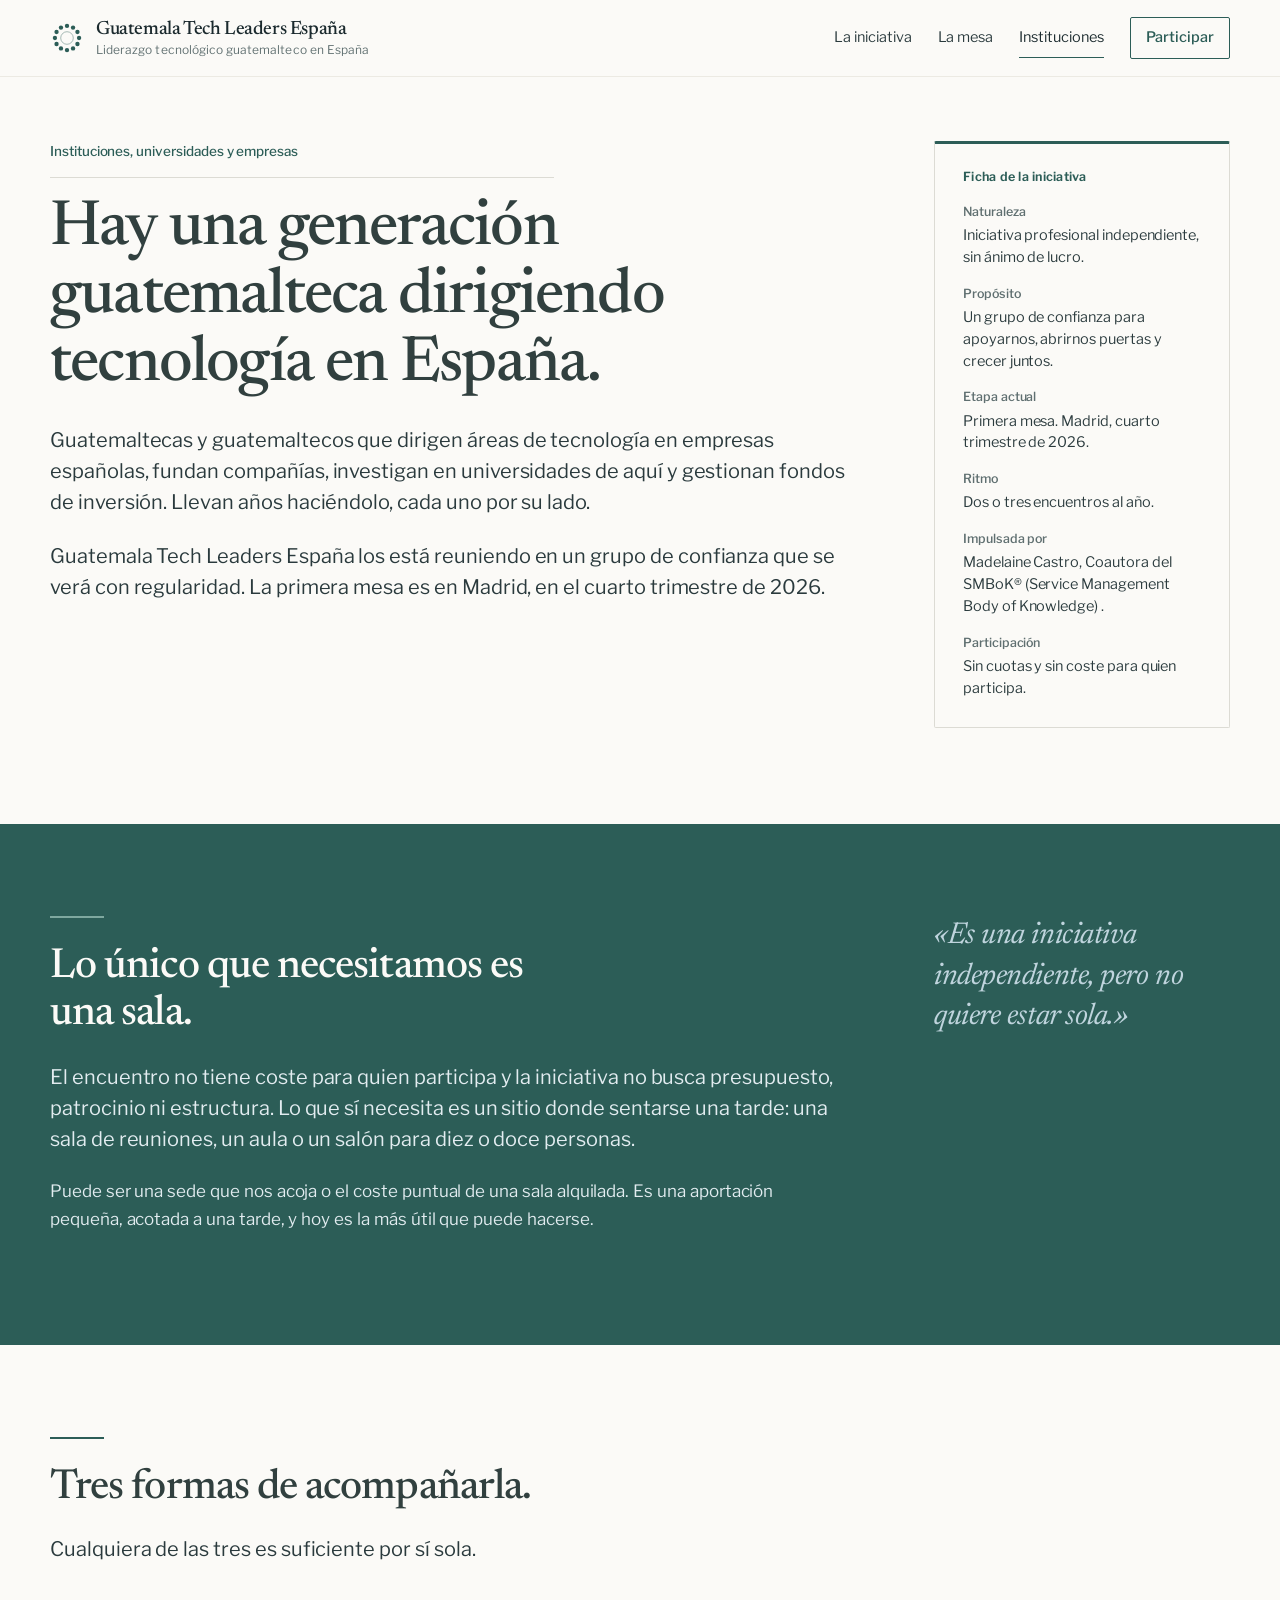
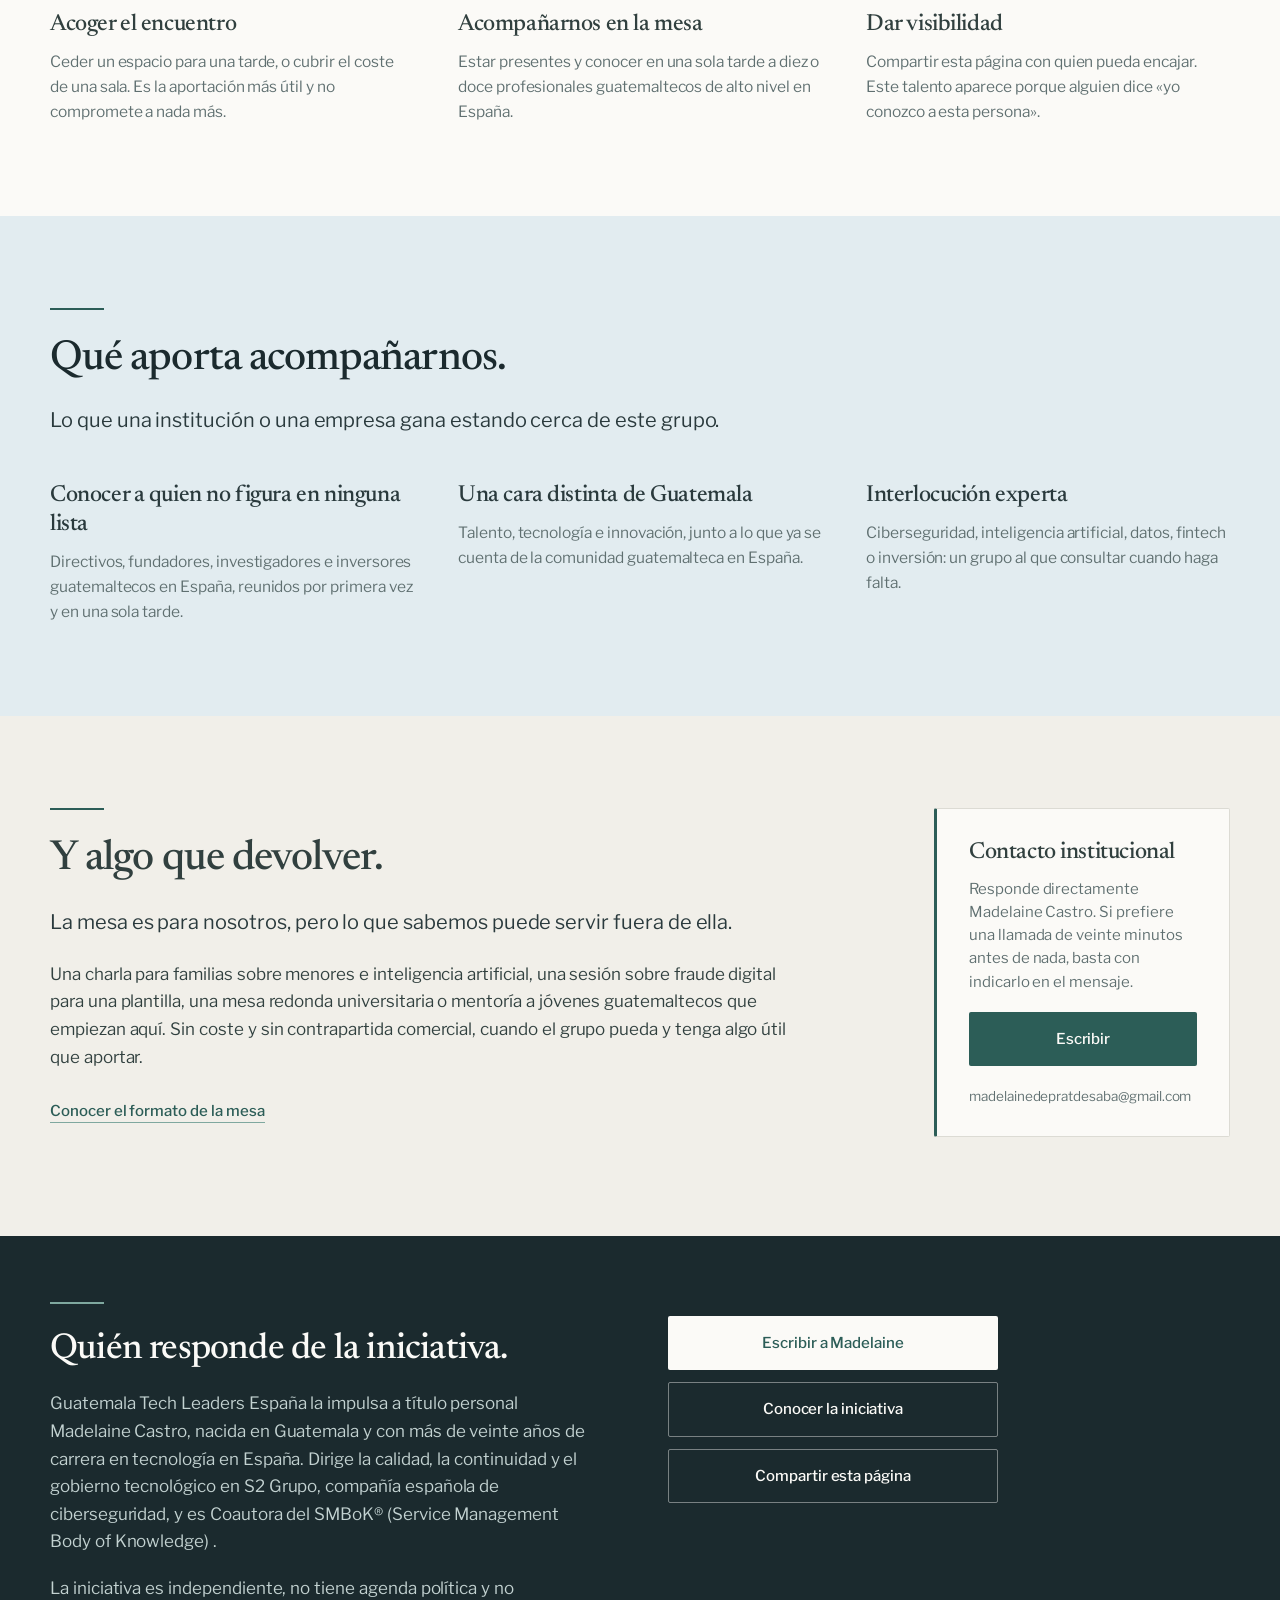
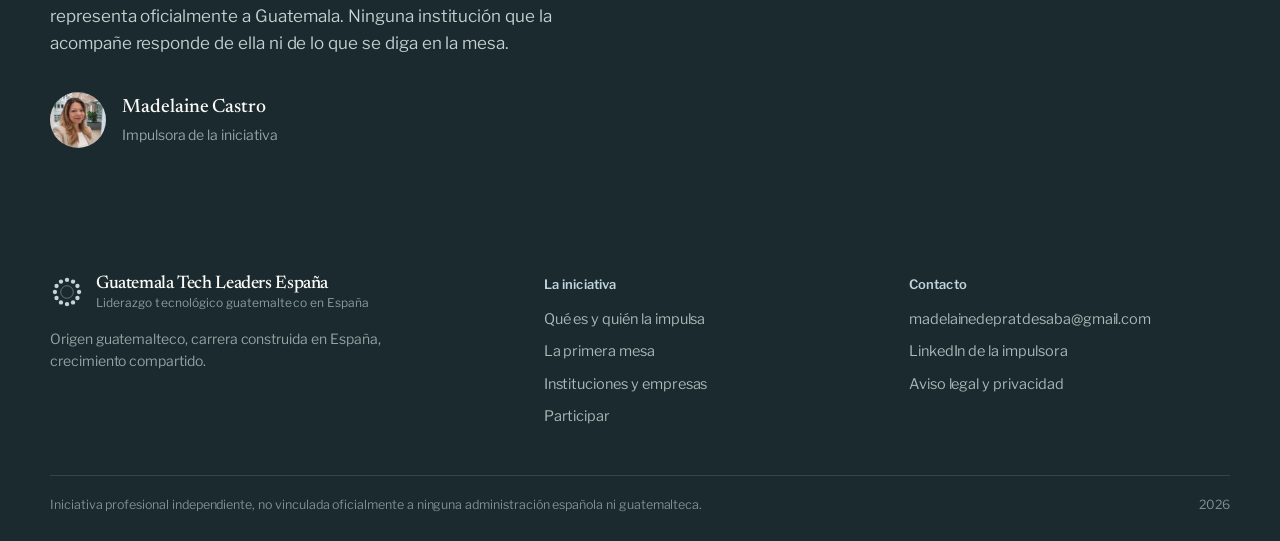
==== commit e97bdd8a: "Update instituciones.html" ====
--- a/instituciones.html
+++ b/instituciones.html
@@ -57,7 +57,7 @@
     <dt>Propósito</dt><dd>Un grupo de confianza para apoyarnos, abrirnos puertas y crecer juntos.</dd>
     <dt>Etapa actual</dt><dd>Primera mesa. Madrid, cuarto trimestre de 2026.</dd>
     <dt>Ritmo</dt><dd>Dos o tres encuentros al año.</dd>
-    <dt>Impulsada por</dt><dd>Madelaine Castro, Secretaria General de itSMF España.</dd>
+    <dt>Impulsada por</dt><dd>Madelaine Castro, Coautora del SMBoK® (Service Management Body of Knowledge) .</dd>
     <dt>Participación</dt><dd>Sin cuotas y sin coste para quien participa.</dd>
   </dl>
 </aside></div>
@@ -125,7 +125,7 @@
     <div>
       <div class="linea-jade"></div>
       <h2 style="font-size:clamp(26px,3vw,36px)">Quién responde de la iniciativa.</h2>
-      <p style="color:#c3d2d1;margin-top:20px;max-width:46ch">Guatemala Tech Leaders España la impulsa a título personal Madelaine Castro, nacida en Guatemala y con más de veinte años de carrera en tecnología en España. Dirige la calidad, la continuidad y el gobierno tecnológico en S2 Grupo, compañía española de ciberseguridad, y es Secretaria General de itSMF España.</p>
+      <p style="color:#c3d2d1;margin-top:20px;max-width:46ch">Guatemala Tech Leaders España la impulsa a título personal Madelaine Castro, nacida en Guatemala y con más de veinte años de carrera en tecnología en España. Dirige la calidad, la continuidad y el gobierno tecnológico en S2 Grupo, compañía española de ciberseguridad, y es Coautora del SMBoK® (Service Management Body of Knowledge) .</p>
       <p style="color:#c3d2d1;margin-top:16px;max-width:46ch">La iniciativa es independiente, no tiene agenda política y no representa oficialmente a Guatemala. Ninguna institución que la acompañe responde de ella ni de lo que se diga en la mesa.</p>
       <div class="firma">
         <img src="./assets/img/madelaine.jpg" alt="" aria-hidden="true">
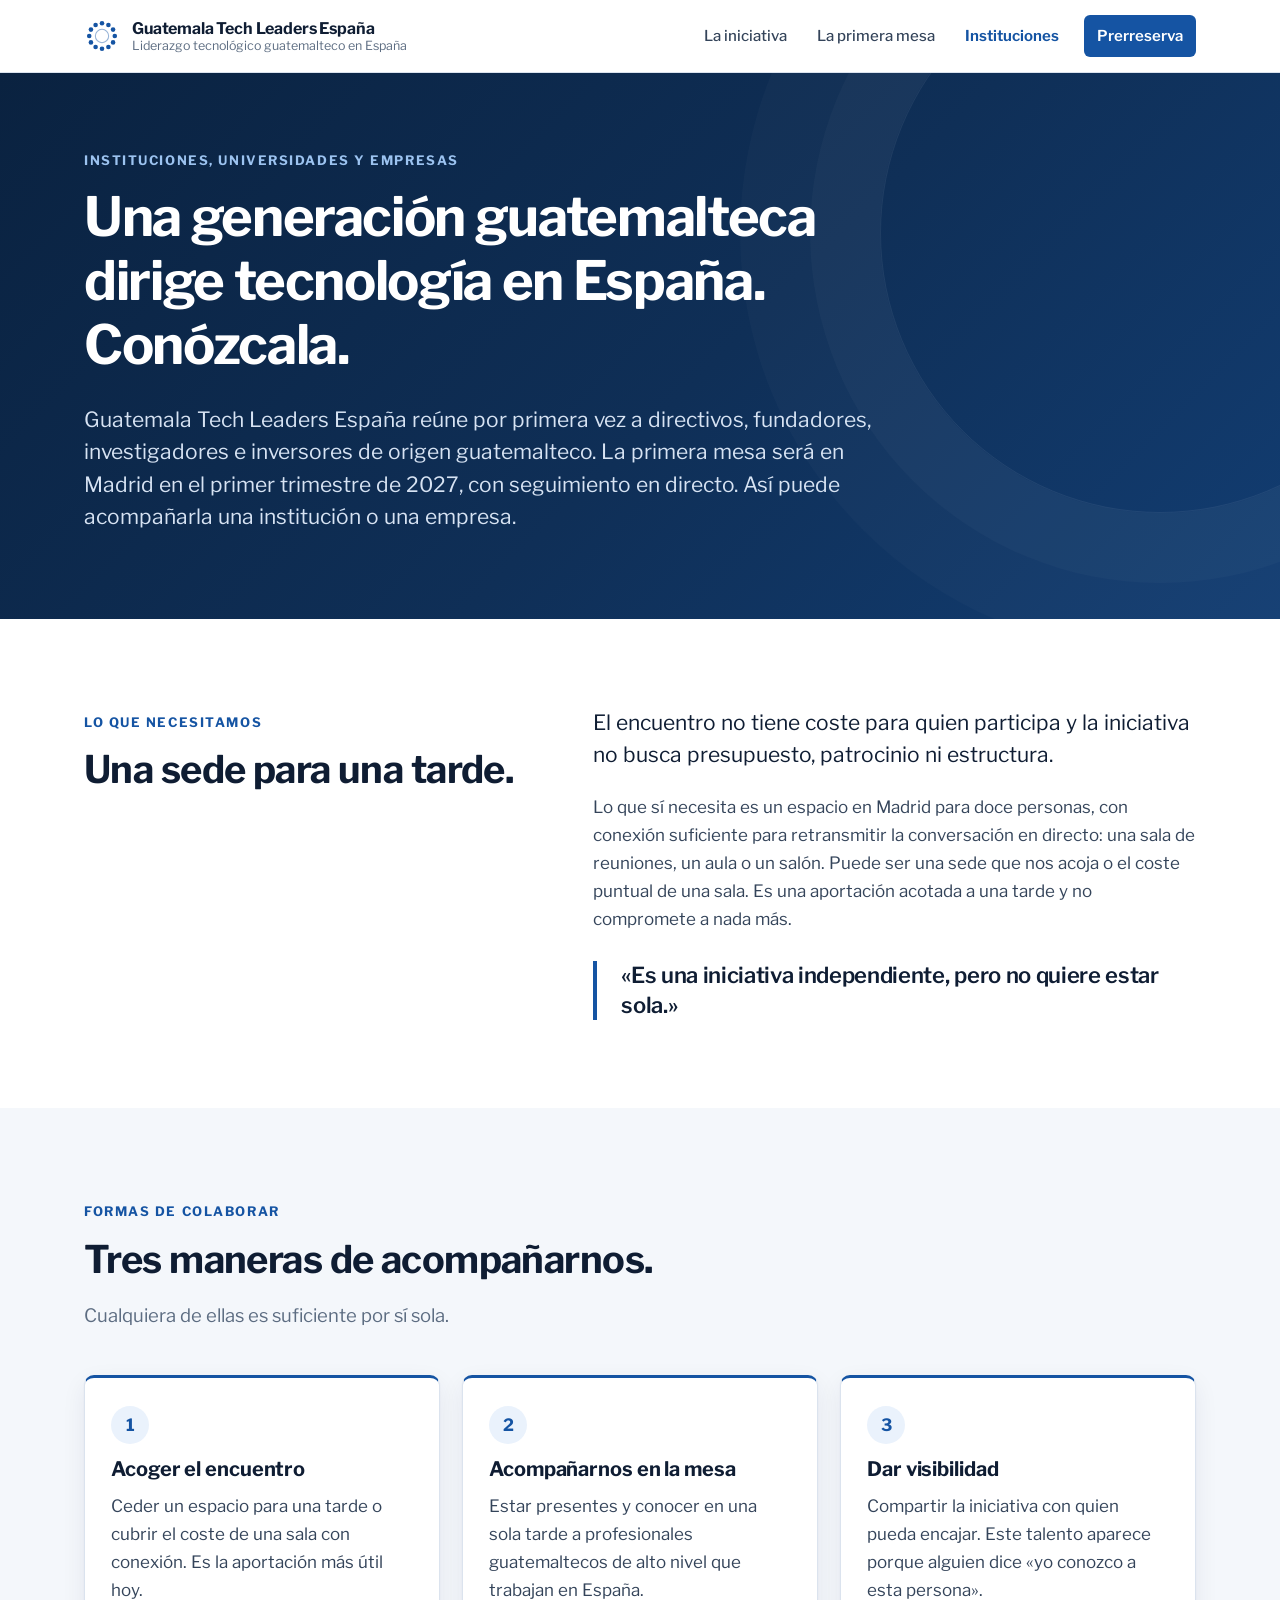
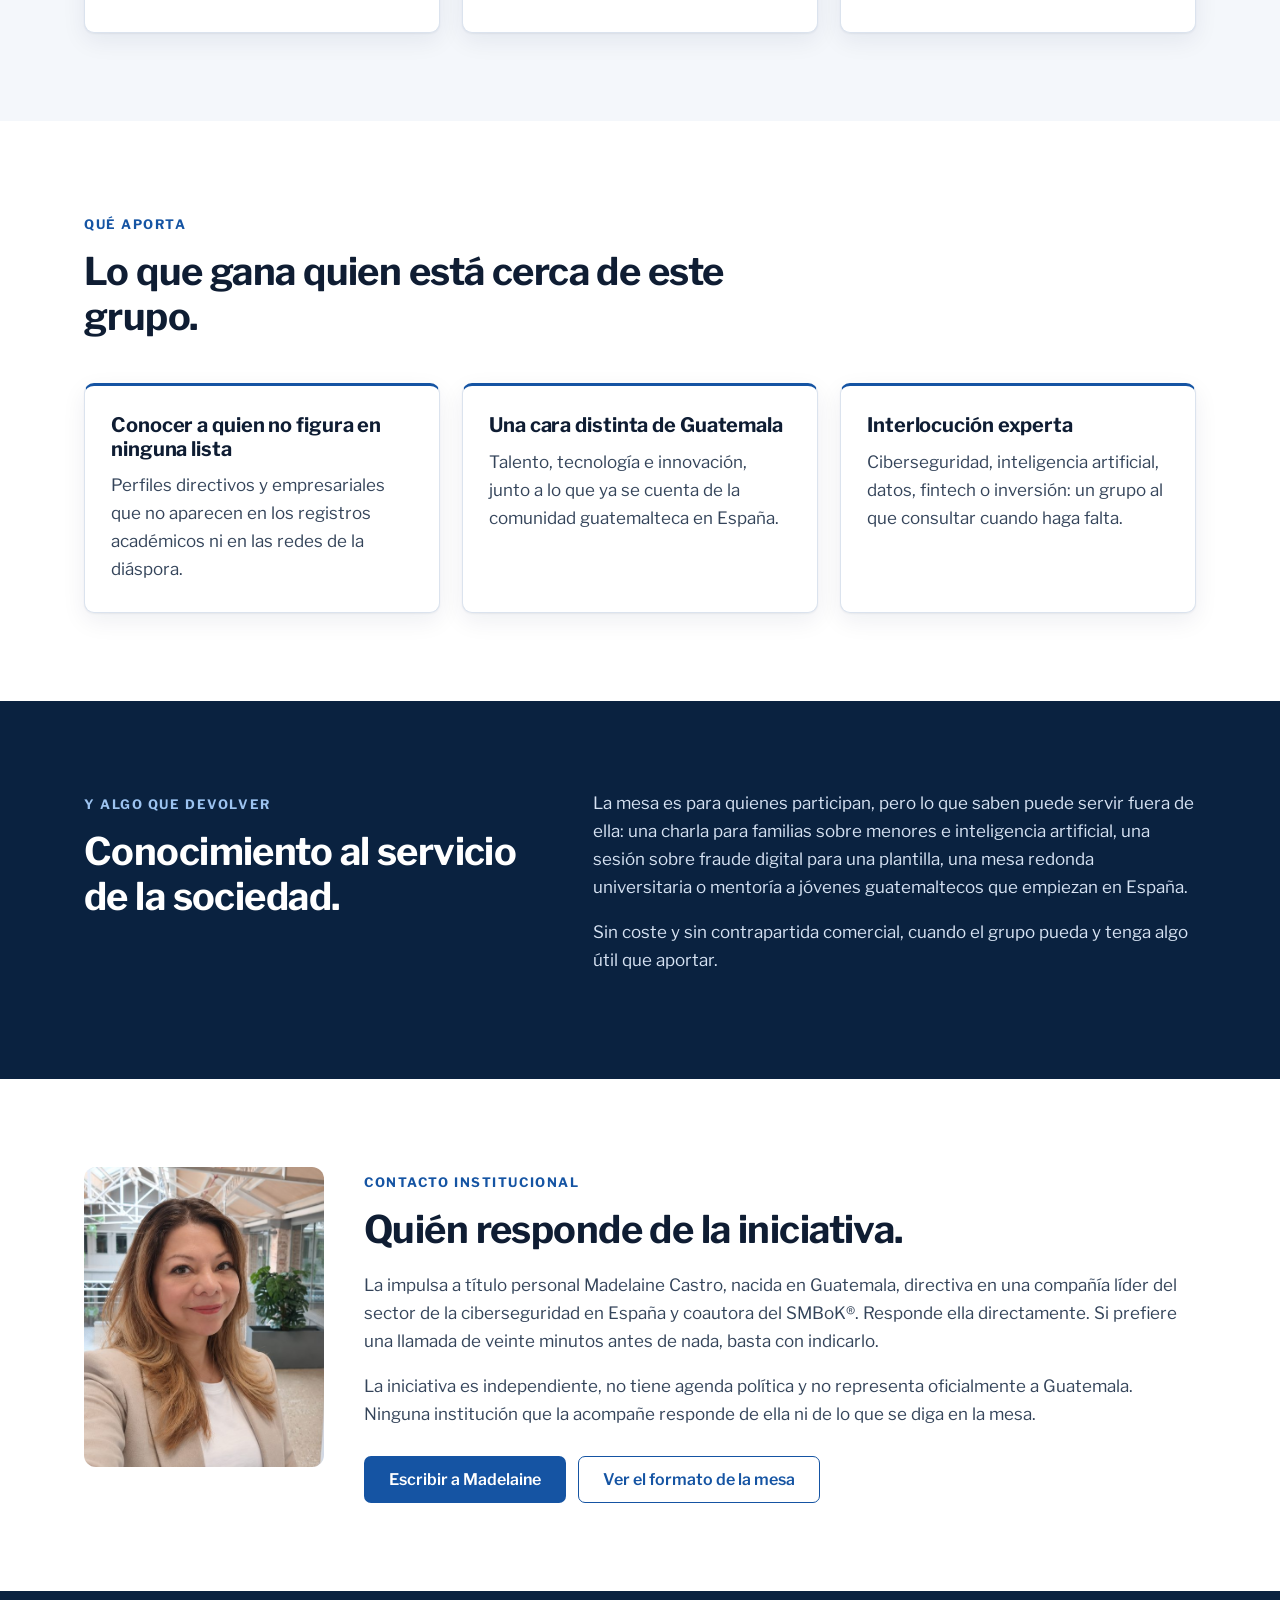
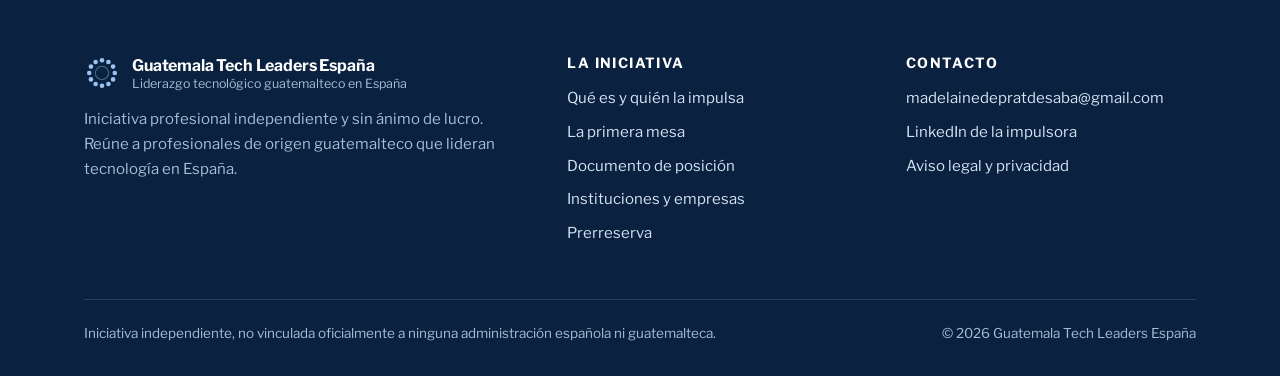
==== commit c5cf6122: "Rediseño institucional en azul, primera mesa en 1T 2027 con prerreserva - Nueva identidad visual en " ====
--- a/instituciones.html
+++ b/instituciones.html
@@ -1,144 +1,115 @@
-<!doctype html>
+<!DOCTYPE html>
 <html lang="es">
 <head>
 <meta charset="utf-8">
-<meta name="viewport" content="width=device-width,initial-scale=1">
-<title>Instituciones y empresas — Guatemala Tech Leaders España</title>
-<meta name="description" content="Para embajadas, universidades y empresas: quiénes somos, qué pedimos y qué aporta acompañar a un grupo de profesionales guatemaltecos que dirigen, fundan e invierten en tecnología en España.">
-
-<link rel="canonical" href="https://madeprat.github.io/Guate_Tech_Leaders_ES/instituciones.html">
-<meta property="og:type" content="article">
+<meta name="viewport" content="width=device-width, initial-scale=1">
+<title>Instituciones y empresas · Guatemala Tech Leaders España</title>
+<meta name="description" content="Cómo puede una institución, universidad o empresa acompañar a Guatemala Tech Leaders España y su primera mesa en Madrid.">
+<link rel="canonical" href="https://502tech34.prat-cas.com/instituciones.html">
+<meta name="theme-color" content="#0a2240">
+<meta property="og:type" content="website">
 <meta property="og:locale" content="es_ES">
 <meta property="og:site_name" content="Guatemala Tech Leaders España">
-<meta property="og:url" content="https://madeprat.github.io/Guate_Tech_Leaders_ES/instituciones.html">
-<meta property="og:title" content="Hay una generación guatemalteca dirigiendo tecnología en España">
-<meta property="og:description" content="Un grupo de confianza que se reúne con regularidad. Así puede acompañarlo una institución o una empresa.">
-<meta property="og:image" content="https://madeprat.github.io/Guate_Tech_Leaders_ES/assets/img/og.jpg">
+<meta property="og:title" content="Instituciones y empresas · Guatemala Tech Leaders España">
+<meta property="og:description" content="Cómo puede una institución, universidad o empresa acompañar a Guatemala Tech Leaders España y su primera mesa en Madrid.">
+<meta property="og:url" content="https://502tech34.prat-cas.com/instituciones.html">
+<meta property="og:image" content="https://502tech34.prat-cas.com/assets/img/og.jpg">
 <meta property="og:image:width" content="1200">
 <meta property="og:image:height" content="630">
-<meta property="og:image:alt" content="Guatemala Tech Leaders España — iniciativa profesional independiente.">
+<meta property="og:image:alt" content="Guatemala Tech Leaders España. Primera mesa: Madrid, primer trimestre de 2027, presencial y en directo.">
 <meta name="twitter:card" content="summary_large_image">
-<link rel="icon" href="./assets/img/icon-32.png" sizes="32x32">
-<link rel="icon" href="./assets/img/mark.svg" type="image/svg+xml">
+<link rel="icon" type="image/svg+xml" href="./assets/img/mark.svg">
+<link rel="icon" type="image/png" sizes="32x32" href="./assets/img/icon-32.png">
 <link rel="apple-touch-icon" href="./assets/img/icon-180.png">
-<link rel="preload" as="font" type="font/woff2" href="./assets/fonts/newsreader-var.woff2" crossorigin>
-<link rel="preload" as="font" type="font/woff2" href="./assets/fonts/librefranklin-var.woff2" crossorigin>
+<link rel="preload" href="./assets/fonts/librefranklin-var.woff2" as="font" type="font/woff2" crossorigin>
 <link rel="stylesheet" href="./assets/style.css">
 </head>
 <body>
-<a class="skip" href="#principal">Ir al contenido</a>
+<a class="salto" href="#principal">Ir al contenido</a>
 <header class="cab">
   <div class="wrap cab-int">
-    <a class="marca" href="./index.html" aria-label="Guatemala Tech Leaders España — inicio">
-      <svg class="mark" viewBox="0 0 40 40" aria-hidden="true" focusable="false"><circle cx="20.0" cy="20.0" r="7.4" fill="none" stroke="currentColor" stroke-width="1.15" opacity=".42"/><circle cx="20.00" cy="5.80" r="2.55" fill="currentColor"/><circle cx="27.10" cy="7.70" r="2.55" fill="currentColor"/><circle cx="32.30" cy="12.90" r="2.55" fill="currentColor"/><circle cx="34.20" cy="20.00" r="2.55" fill="currentColor"/><circle cx="32.30" cy="27.10" r="2.55" fill="currentColor"/><circle cx="27.10" cy="32.30" r="2.55" fill="currentColor"/><circle cx="20.00" cy="34.20" r="2.55" fill="currentColor"/><circle cx="12.90" cy="32.30" r="2.55" fill="currentColor"/><circle cx="7.70" cy="27.10" r="2.55" fill="currentColor"/><circle cx="5.80" cy="20.00" r="2.55" fill="currentColor"/><circle cx="7.70" cy="12.90" r="2.55" fill="currentColor"/><circle cx="12.90" cy="7.70" r="2.55" fill="currentColor"/></svg>
-      <span class="marca-txt">
-        <b>Guatemala Tech Leaders España</b>
-        <span>Liderazgo tecnológico guatemalteco en España</span>
-      </span>
-    </a>
+    <a class="marca" href="./index.html" aria-label="Guatemala Tech Leaders España, inicio"><svg class="mark" viewBox="0 0 40 40" aria-hidden="true" focusable="false"><circle cx="20.0" cy="20.0" r="7.4" fill="none" stroke="currentColor" stroke-width="1.15" opacity=".45"/><circle cx="20.00" cy="5.80" r="2.55" fill="currentColor"/><circle cx="27.10" cy="7.70" r="2.55" fill="currentColor"/><circle cx="32.30" cy="12.90" r="2.55" fill="currentColor"/><circle cx="34.20" cy="20.00" r="2.55" fill="currentColor"/><circle cx="32.30" cy="27.10" r="2.55" fill="currentColor"/><circle cx="27.10" cy="32.30" r="2.55" fill="currentColor"/><circle cx="20.00" cy="34.20" r="2.55" fill="currentColor"/><circle cx="12.90" cy="32.30" r="2.55" fill="currentColor"/><circle cx="7.70" cy="27.10" r="2.55" fill="currentColor"/><circle cx="5.80" cy="20.00" r="2.55" fill="currentColor"/><circle cx="7.70" cy="12.90" r="2.55" fill="currentColor"/><circle cx="12.90" cy="7.70" r="2.55" fill="currentColor"/></svg><span class="marca-txt"><b>Guatemala Tech Leaders España</b><span>Liderazgo tecnológico guatemalteco en España</span></span></a>
     <button class="hamb" aria-expanded="false" aria-controls="menu">Menú</button>
-    <nav id="menu" aria-label="Navegación principal"><a href="./la-iniciativa.html">La iniciativa</a><a href="./la-mesa.html">La mesa</a><a href="./instituciones.html" aria-current="page">Instituciones</a><a class="n-cta" href="./participar.html">Participar</a></nav>
+    <nav id="menu" aria-label="Navegación principal"><a href="./la-iniciativa.html">La iniciativa</a><a href="./la-mesa.html">La primera mesa</a><a href="./instituciones.html" aria-current="page">Instituciones</a><a class="n-cta" href="./prerreserva.html">Prerreserva</a></nav>
   </div>
 </header>
 <main id="principal">
-
-<section class="wrap sec-ap">
-  <div class="doc">
-    <div>
-      <p class="rotulo">Instituciones, universidades y empresas</p>
-      <h1 style="max-width:18ch">Hay una generación guatemalteca dirigiendo tecnología en España.</h1>
-      <p class="entrada medida" style="margin-top:26px">Guatemaltecas y guatemaltecos que dirigen áreas de tecnología en empresas españolas, fundan compañías, investigan en universidades de aquí y gestionan fondos de inversión. Llevan años haciéndolo, cada uno por su lado.</p>
-      <p class="entrada medida">Guatemala Tech Leaders España los está reuniendo en un grupo de confianza que se verá con regularidad. La primera mesa es en Madrid, en el cuarto trimestre de 2026.</p>
-    </div>
-    <div class="margen"><aside class="ficha-inst">
-  <h2>Ficha de la iniciativa</h2>
-  <dl>
-    <dt>Naturaleza</dt><dd>Iniciativa profesional independiente, sin ánimo de lucro.</dd>
-    <dt>Propósito</dt><dd>Un grupo de confianza para apoyarnos, abrirnos puertas y crecer juntos.</dd>
-    <dt>Etapa actual</dt><dd>Primera mesa. Madrid, cuarto trimestre de 2026.</dd>
-    <dt>Ritmo</dt><dd>Dos o tres encuentros al año.</dd>
-    <dt>Impulsada por</dt><dd>Madelaine Castro, Coautora del SMBoK® (Service Management Body of Knowledge) .</dd>
-    <dt>Participación</dt><dd>Sin cuotas y sin coste para quien participa.</dd>
-  </dl>
-</aside></div>
+<section class="heroe">
+  <div class="wrap heroe-pag">
+    <span class="antetitulo">Instituciones, universidades y empresas</span>
+    <h1>Una generación guatemalteca dirige tecnología en España. Conózcala.</h1>
+    <p class="entrada">Guatemala Tech Leaders España reúne por primera vez a directivos, fundadores, investigadores e inversores de origen guatemalteco. La primera mesa será en Madrid en el primer trimestre de 2027, con seguimiento en directo. Así puede acompañarla una institución o una empresa.</p>
   </div>
 </section>
 
-<section class="banda-jade sec">
-  <div class="wrap doc">
+<section class="sec">
+  <div class="wrap dos-a">
     <div>
-      <div class="linea-jade"></div>
-      <h2 style="max-width:20ch">Lo único que necesitamos es una sala.</h2>
-      <p class="entrada medida" style="color:var(--cielo-clr);margin-top:24px">El encuentro no tiene coste para quien participa y la iniciativa no busca presupuesto, patrocinio ni estructura. Lo que sí necesita es un sitio donde sentarse una tarde: una sala de reuniones, un aula o un salón para diez o doce personas.</p>
-      <p class="medida" style="color:var(--cielo-clr)">Puede ser una sede que nos acoja o el coste puntual de una sala alquilada. Es una aportación pequeña, acotada a una tarde, y hoy es la más útil que puede hacerse.</p>
+      <span class="antetitulo">Lo que necesitamos</span>
+      <h2>Una sede para una tarde.</h2>
     </div>
-    <div class="margen"><p class="voz" style="color:var(--cielo)">«Es una iniciativa independiente, pero no quiere estar sola.»</p></div>
-  </div>
-</section>
-
-<section class="wrap sec">
-  <div class="linea-jade"></div>
-  <h2 style="max-width:22ch">Tres formas de acompañarla.</h2>
-  <p class="entrada medida" style="margin-top:22px">Cualquiera de las tres es suficiente por sí sola.</p>
-  <div class="tres" style="margin-top:46px">
-    <div><h3>Acoger el encuentro</h3><p>Ceder un espacio para una tarde, o cubrir el coste de una sala. Es la aportación más útil y no compromete a nada más.</p></div>
-    <div><h3>Acompañarnos en la mesa</h3><p>Estar presentes y conocer en una sola tarde a diez o doce profesionales guatemaltecos de alto nivel en España.</p></div>
-    <div><h3>Dar visibilidad</h3><p>Compartir esta página con quien pueda encajar. Este talento aparece porque alguien dice «yo conozco a esta persona».</p></div>
-  </div>
-</section>
-
-<section class="banda-cielo sec">
-  <div class="wrap">
-    <div class="linea-jade"></div>
-    <h2 style="max-width:24ch">Qué aporta acompañarnos.</h2>
-    <p class="entrada medida" style="margin-top:22px">Lo que una institución o una empresa gana estando cerca de este grupo.</p>
-    <div class="tres" style="margin-top:46px">
-      <div><h3>Conocer a quien no figura en ninguna lista</h3><p>Directivos, fundadores, investigadores e inversores guatemaltecos en España, reunidos por primera vez y en una sola tarde.</p></div>
-      <div><h3>Una cara distinta de Guatemala</h3><p>Talento, tecnología e innovación, junto a lo que ya se cuenta de la comunidad guatemalteca en España.</p></div>
-      <div><h3>Interlocución experta</h3><p>Ciberseguridad, inteligencia artificial, datos, fintech o inversión: un grupo al que consultar cuando haga falta.</p></div>
+    <div>
+      <p class="entrada" style="color:var(--tinta)">El encuentro no tiene coste para quien participa y la iniciativa no busca presupuesto, patrocinio ni estructura.</p>
+      <p>Lo que sí necesita es un espacio en Madrid para doce personas, con conexión suficiente para retransmitir la conversación en directo: una sala de reuniones, un aula o un salón. Puede ser una sede que nos acoja o el coste puntual de una sala. Es una aportación acotada a una tarde y no compromete a nada más.</p>
+      <p class="cita" style="margin-top:28px;font-size:22px">«Es una iniciativa independiente, pero no quiere estar sola.»</p>
     </div>
   </div>
 </section>
 
-<section class="banda-hueso sec">
-  <div class="wrap doc">
-    <div>
-      <div class="linea-jade"></div>
-      <h2>Y algo que devolver.</h2>
-      <p class="entrada medida" style="margin-top:24px">La mesa es para nosotros, pero lo que sabemos puede servir fuera de ella.</p>
-      <p class="medida">Una charla para familias sobre menores e inteligencia artificial, una sesión sobre fraude digital para una plantilla, una mesa redonda universitaria o mentoría a jóvenes guatemaltecos que empiezan aquí. Sin coste y sin contrapartida comercial, cuando el grupo pueda y tenga algo útil que aportar.</p>
-      <p style="margin-top:26px"><a class="enlace" href="./la-mesa.html">Conocer el formato de la mesa</a></p>
+<section class="sec sec-gris">
+  <div class="wrap">
+    <div class="cabeza">
+      <span class="antetitulo">Formas de colaborar</span>
+      <h2>Tres maneras de acompañarnos.</h2>
+      <p>Cualquiera de ellas es suficiente por sí sola.</p>
     </div>
-    <div class="margen">
-      <div class="bloque">
-        <h3>Contacto institucional</h3>
-        <p class="menor" style="margin-top:10px">Responde directamente Madelaine Castro. Si prefiere una llamada de veinte minutos antes de nada, basta con indicarlo en el mensaje.</p>
-        <p style="margin-top:18px"><a class="btn btn-p" style="width:100%" href="#" data-mail="Instituciones · Guatemala Tech Leaders España">Escribir</a></p>
-        <p class="pie" style="margin-top:14px"><span data-mail-texto></span></p>
-      </div>
+    <div class="rejilla r3">
+      <article class="tarjeta"><span class="num">1</span><h3>Acoger el encuentro</h3><p>Ceder un espacio para una tarde o cubrir el coste de una sala con conexión. Es la aportación más útil hoy.</p></article>
+      <article class="tarjeta"><span class="num">2</span><h3>Acompañarnos en la mesa</h3><p>Estar presentes y conocer en una sola tarde a profesionales guatemaltecos de alto nivel que trabajan en España.</p></article>
+      <article class="tarjeta"><span class="num">3</span><h3>Dar visibilidad</h3><p>Compartir la iniciativa con quien pueda encajar. Este talento aparece porque alguien dice «yo conozco a esta persona».</p></article>
     </div>
   </div>
 </section>
 
-<section class="banda-tinta sec-cp">
-  <div class="wrap dos">
+<section class="sec">
+  <div class="wrap">
+    <div class="cabeza">
+      <span class="antetitulo">Qué aporta</span>
+      <h2>Lo que gana quien está cerca de este grupo.</h2>
+    </div>
+    <div class="rejilla r3">
+      <article class="tarjeta"><h3>Conocer a quien no figura en ninguna lista</h3><p>Perfiles directivos y empresariales que no aparecen en los registros académicos ni en las redes de la diáspora.</p></article>
+      <article class="tarjeta"><h3>Una cara distinta de Guatemala</h3><p>Talento, tecnología e innovación, junto a lo que ya se cuenta de la comunidad guatemalteca en España.</p></article>
+      <article class="tarjeta"><h3>Interlocución experta</h3><p>Ciberseguridad, inteligencia artificial, datos, fintech o inversión: un grupo al que consultar cuando haga falta.</p></article>
+    </div>
+  </div>
+</section>
+
+<section class="sec sec-marino">
+  <div class="wrap dos-a">
     <div>
-      <div class="linea-jade"></div>
-      <h2 style="font-size:clamp(26px,3vw,36px)">Quién responde de la iniciativa.</h2>
-      <p style="color:#c3d2d1;margin-top:20px;max-width:46ch">Guatemala Tech Leaders España la impulsa a título personal Madelaine Castro, nacida en Guatemala y con más de veinte años de carrera en tecnología en España. Dirige la calidad, la continuidad y el gobierno tecnológico en S2 Grupo, compañía española de ciberseguridad, y es Coautora del SMBoK® (Service Management Body of Knowledge) .</p>
-      <p style="color:#c3d2d1;margin-top:16px;max-width:46ch">La iniciativa es independiente, no tiene agenda política y no representa oficialmente a Guatemala. Ninguna institución que la acompañe responde de ella ni de lo que se diga en la mesa.</p>
-      <div class="firma">
-        <img src="./assets/img/madelaine.jpg" alt="" aria-hidden="true">
-        <div><b>Madelaine Castro</b><span>Impulsora de la iniciativa</span></div>
+      <span class="antetitulo" style="color:#9cc3f0">Y algo que devolver</span>
+      <h2>Conocimiento al servicio de la sociedad.</h2>
+    </div>
+    <div>
+      <p>La mesa es para quienes participan, pero lo que saben puede servir fuera de ella: una charla para familias sobre menores e inteligencia artificial, una sesión sobre fraude digital para una plantilla, una mesa redonda universitaria o mentoría a jóvenes guatemaltecos que empiezan en España.</p>
+      <p>Sin coste y sin contrapartida comercial, cuando el grupo pueda y tenga algo útil que aportar.</p>
+    </div>
+  </div>
+</section>
+
+<section class="sec">
+  <div class="wrap persona">
+    <img src="./assets/img/madelaine.jpg" width="760" height="694" alt="Retrato de Madelaine Castro." loading="lazy">
+    <div>
+      <span class="antetitulo">Contacto institucional</span>
+      <h2>Quién responde de la iniciativa.</h2>
+      <p>La impulsa a título personal Madelaine Castro, nacida en Guatemala, directiva en una compañía líder del sector de la ciberseguridad en España y coautora del SMBoK®. Responde ella directamente. Si prefiere una llamada de veinte minutos antes de nada, basta con indicarlo.</p>
+      <p>La iniciativa es independiente, no tiene agenda política y no representa oficialmente a Guatemala. Ninguna institución que la acompañe responde de ella ni de lo que se diga en la mesa.</p>
+      <div class="botones">
+        <a class="btn btn-p" href="#" data-mail="Instituciones · Guatemala Tech Leaders España">Escribir a Madelaine</a>
+        <a class="btn btn-s" href="./la-mesa.html">Ver el formato de la mesa</a>
       </div>
-    </div>
-    <div style="padding-top:14px">
-      <div class="acciones pila">
-        <a class="btn btn-clr" href="#" data-mail="Instituciones · Guatemala Tech Leaders España">Escribir a Madelaine</a>
-        <a class="btn btn-fant" href="./la-iniciativa.html">Conocer la iniciativa</a>
-        <button class="btn btn-fant" data-compartir="nativo">Compartir esta página</button>
-      </div>
-      <p class="aviso" role="status" style="color:var(--cielo)"></p>
     </div>
   </div>
 </section>
@@ -148,19 +119,17 @@
   <div class="wrap">
     <div class="pie-rej">
       <div>
-        <a class="marca pie-marca" href="./index.html">
-          <svg class="mark" viewBox="0 0 40 40" aria-hidden="true" focusable="false"><circle cx="20.0" cy="20.0" r="7.4" fill="none" stroke="currentColor" stroke-width="1.15" opacity=".42"/><circle cx="20.00" cy="5.80" r="2.55" fill="currentColor"/><circle cx="27.10" cy="7.70" r="2.55" fill="currentColor"/><circle cx="32.30" cy="12.90" r="2.55" fill="currentColor"/><circle cx="34.20" cy="20.00" r="2.55" fill="currentColor"/><circle cx="32.30" cy="27.10" r="2.55" fill="currentColor"/><circle cx="27.10" cy="32.30" r="2.55" fill="currentColor"/><circle cx="20.00" cy="34.20" r="2.55" fill="currentColor"/><circle cx="12.90" cy="32.30" r="2.55" fill="currentColor"/><circle cx="7.70" cy="27.10" r="2.55" fill="currentColor"/><circle cx="5.80" cy="20.00" r="2.55" fill="currentColor"/><circle cx="7.70" cy="12.90" r="2.55" fill="currentColor"/><circle cx="12.90" cy="7.70" r="2.55" fill="currentColor"/></svg>
-          <span class="marca-txt"><b>Guatemala Tech Leaders España</b><span>Liderazgo tecnológico guatemalteco en España</span></span>
-        </a>
-        <p>Origen guatemalteco, carrera construida en España, crecimiento compartido.</p>
+        <a class="marca" href="./index.html"><svg class="mark" viewBox="0 0 40 40" aria-hidden="true" focusable="false"><circle cx="20.0" cy="20.0" r="7.4" fill="none" stroke="currentColor" stroke-width="1.15" opacity=".45"/><circle cx="20.00" cy="5.80" r="2.55" fill="currentColor"/><circle cx="27.10" cy="7.70" r="2.55" fill="currentColor"/><circle cx="32.30" cy="12.90" r="2.55" fill="currentColor"/><circle cx="34.20" cy="20.00" r="2.55" fill="currentColor"/><circle cx="32.30" cy="27.10" r="2.55" fill="currentColor"/><circle cx="27.10" cy="32.30" r="2.55" fill="currentColor"/><circle cx="20.00" cy="34.20" r="2.55" fill="currentColor"/><circle cx="12.90" cy="32.30" r="2.55" fill="currentColor"/><circle cx="7.70" cy="27.10" r="2.55" fill="currentColor"/><circle cx="5.80" cy="20.00" r="2.55" fill="currentColor"/><circle cx="7.70" cy="12.90" r="2.55" fill="currentColor"/><circle cx="12.90" cy="7.70" r="2.55" fill="currentColor"/></svg><span class="marca-txt"><b>Guatemala Tech Leaders España</b><span>Liderazgo tecnológico guatemalteco en España</span></span></a>
+        <p>Iniciativa profesional independiente y sin ánimo de lucro. Reúne a profesionales de origen guatemalteco que lideran tecnología en España.</p>
       </div>
       <div>
         <h4>La iniciativa</h4>
         <ul>
           <li><a href="./la-iniciativa.html">Qué es y quién la impulsa</a></li>
           <li><a href="./la-mesa.html">La primera mesa</a></li>
+          <li><a href="./posicion.html">Documento de posición</a></li>
           <li><a href="./instituciones.html">Instituciones y empresas</a></li>
-          <li><a href="./participar.html">Participar</a></li>
+          <li><a href="./prerreserva.html">Prerreserva</a></li>
         </ul>
       </div>
       <div>
@@ -173,11 +142,11 @@
       </div>
     </div>
     <div class="pie-fin">
-      <span>Iniciativa profesional independiente, no vinculada oficialmente a ninguna administración española ni guatemalteca.</span>
-      <span>2026</span>
+      <span>Iniciativa independiente, no vinculada oficialmente a ninguna administración española ni guatemalteca.</span>
+      <span>© 2026 Guatemala Tech Leaders España</span>
     </div>
   </div>
 </footer>
-<script src="./assets/site.js"></script>
+<script src="./assets/site.js" defer></script>
 </body>
 </html>
--- a/assets/style.css
+++ b/assets/style.css
@@ -1,422 +1,303 @@
-/* ==========================================================================
-   Liderazgo tecnológico guatemalteco en España
-   Sistema visual: jade mesoamericano + azul de bandera + papel cálido.
-   Tipografía: Newsreader (voz) / Libre Franklin (estructura).
-   Fuentes autoalojadas: ninguna petición a servidores externos.
-   ========================================================================== */
-
-@font-face{
-  font-family:'Newsreader';font-style:normal;font-weight:200 800;font-display:swap;
-  src:url('./fonts/newsreader-var.woff2') format('woff2-variations');
-}
-@font-face{
-  font-family:'Newsreader';font-style:italic;font-weight:200 800;font-display:swap;
-  src:url('./fonts/newsreader-italic-var.woff2') format('woff2-variations');
-}
+/* Guatemala Tech Leaders España — hoja de estilos
+   Azul corporativo · Libre Franklin autoalojada · sin dependencias externas */
+
 @font-face{
   font-family:'Libre Franklin';font-style:normal;font-weight:100 900;font-display:swap;
-  src:url('./fonts/librefranklin-var.woff2') format('woff2-variations');
+  src:url('./fonts/librefranklin-var.woff2') format('woff2-variations'),url('./fonts/librefranklin-var.woff2') format('woff2');
 }
 
 :root{
-  --tinta:#1b2a2e;
-  --tinta-2:#2a3a3d;
-  --texto:#31403f;
-  --suave:#5f6f70;
-  --jade:#2c5d57;
-  --jade-osc:#224843;
-  --jade-clr:#7fa89f;
-  --cielo:#bfd4dd;
-  --cielo-clr:#e2ecf0;
-  --papel:#fbfaf7;
-  --hueso:#f1efe9;
-  --linea:#dcdbd4;
-  --linea-2:#eceae3;
-
-  --serif:'Newsreader',Georgia,'Times New Roman',serif;
-  --sans:'Libre Franklin','Helvetica Neue',Arial,sans-serif;
-
-  --ancho:1180px;
-  --texto-ancho:63ch;
+  --marino:#0a2240;
+  --marino-2:#0f2f57;
+  --azul:#1554a3;
+  --azul-osc:#0f4385;
+  --azul-vivo:#2f7bd8;
+  --cielo:#cfe1f6;
+  --cielo-clr:#eaf2fc;
+  --fondo:#f4f7fb;
+  --blanco:#ffffff;
+  --tinta:#0f1d33;
+  --texto:#34445a;
+  --suave:#5d6d82;
+  --linea:#dbe3ee;
+  --ok:#1d7a52;
+
+  --sans:'Libre Franklin','Segoe UI','Helvetica Neue',Arial,sans-serif;
+  --ancho:1160px;
+  --radio:10px;
+  --sombra:0 1px 2px rgba(10,34,64,.06),0 8px 24px rgba(10,34,64,.07);
 }
 
 *,*::before,*::after{box-sizing:border-box}
 html{scroll-behavior:smooth;-webkit-text-size-adjust:100%}
-body{
-  margin:0;background:var(--papel);color:var(--texto);
-  font-family:var(--sans);font-size:17px;line-height:1.62;
-  font-weight:380;letter-spacing:-.003em;
-  -webkit-font-smoothing:antialiased;
+body{margin:0;background:var(--blanco);color:var(--texto);font-family:var(--sans);font-size:17px;line-height:1.65;-webkit-font-smoothing:antialiased}
+img{max-width:100%;height:auto;display:block}
+a{color:var(--azul)}
+a:hover{color:var(--azul-osc)}
+:focus-visible{outline:3px solid var(--azul-vivo);outline-offset:3px;border-radius:4px}
+h1,h2,h3,h4{color:var(--tinta);line-height:1.18;margin:0 0 .5em;font-weight:700;letter-spacing:-.015em}
+h1{font-size:clamp(34px,5vw,54px);letter-spacing:-.025em}
+h2{font-size:clamp(27px,3.2vw,38px)}
+h3{font-size:20px;letter-spacing:-.005em}
+p{margin:0 0 1em}
+ul,ol{margin:0 0 1em;padding-left:1.2em}
+.wrap{max-width:var(--ancho);margin:0 auto;padding:0 24px}
+.salto{position:absolute;left:-9999px;top:8px;background:var(--marino);color:#fff;padding:10px 16px;z-index:100;border-radius:6px}
+.salto:focus{left:12px}
+
+/* ---------- cabecera ---------- */
+.cab{position:sticky;top:0;z-index:50;background:rgba(255,255,255,.96);backdrop-filter:saturate(1.4) blur(8px);border-bottom:1px solid var(--linea)}
+.cab-int{display:flex;align-items:center;justify-content:space-between;gap:20px;min-height:72px}
+.marca{display:flex;align-items:center;gap:12px;text-decoration:none;color:var(--tinta)}
+.marca .mark{width:36px;height:36px;color:var(--azul);flex:none}
+.marca-txt{display:flex;flex-direction:column;line-height:1.2}
+.marca-txt b{font-size:16px;font-weight:700;letter-spacing:-.01em}
+.marca-txt span{font-size:12.5px;color:var(--suave)}
+.cab nav{display:flex;align-items:center;gap:4px}
+.cab nav a{text-decoration:none;color:var(--texto);font-size:15px;font-weight:500;padding:9px 13px;border-radius:6px}
+.cab nav a:hover{background:var(--cielo-clr);color:var(--azul-osc)}
+.cab nav a[aria-current=page]{color:var(--azul);font-weight:650}
+.cab nav a.n-cta{background:var(--azul);color:#fff;font-weight:600;margin-left:8px}
+.cab nav a.n-cta:hover{background:var(--azul-osc);color:#fff}
+.hamb{display:none;background:none;border:1px solid var(--linea);border-radius:6px;padding:8px 14px;font:inherit;font-size:15px;color:var(--tinta);cursor:pointer}
+@media (max-width:900px){
+  .hamb{display:block}
+  .cab nav{display:none;position:absolute;left:0;right:0;top:72px;background:#fff;flex-direction:column;align-items:stretch;padding:12px 24px 20px;border-bottom:1px solid var(--linea);box-shadow:var(--sombra)}
+  .cab nav.abierta{display:flex}
+  .cab nav a.n-cta{margin:8px 0 0;text-align:center}
+  .marca-txt span{display:none}
 }
-img{max-width:100%;height:auto;display:block}
-a{color:inherit}
-button{font:inherit;color:inherit}
-:focus-visible{outline:2.5px solid var(--jade);outline-offset:3px;border-radius:2px}
-
-.wrap{width:min(100% - 48px,var(--ancho));margin-inline:auto}
-.skip{position:absolute;left:-9999px}
-.skip:focus{left:16px;top:16px;z-index:99;background:var(--tinta);color:var(--papel);padding:12px 18px}
-
-/* ---------- Tipografía ---------- */
-h1,h2,h3{font-family:var(--serif);font-weight:500;letter-spacing:-.018em;margin:0}
-h1{font-size:clamp(38px,5.4vw,64px);line-height:1.06;letter-spacing:-.028em}
-h2{font-size:clamp(29px,3.4vw,42px);line-height:1.12;letter-spacing:-.022em}
-h3{font-size:23px;line-height:1.25}
-p{margin:0 0 1.15em}
-.entrada{font-size:20px;line-height:1.55;color:var(--tinta-2);font-weight:390}
-.menor{font-size:15px;line-height:1.55;color:var(--suave)}
-.pie{font-size:13.5px;line-height:1.5;color:var(--suave)}
-.medida{max-width:var(--texto-ancho)}
-em{font-style:italic}
-
-/* Frase manuscrita: la voz de Madelaine dentro del documento */
-.voz{
-  font-family:var(--serif);font-style:italic;font-weight:400;
-  font-size:clamp(22px,2.6vw,30px);line-height:1.35;letter-spacing:-.015em;
-  color:var(--jade);max-width:26ch;margin:0;
-}
-
-/* ---------- Cabecera ---------- */
-.cab{
-  position:sticky;top:0;z-index:30;background:rgba(251,250,247,.93);
-  backdrop-filter:saturate(1.4) blur(10px);border-bottom:1px solid var(--linea-2);
-}
-.cab-int{display:flex;align-items:center;justify-content:space-between;gap:24px;min-height:76px}
-.marca{display:flex;align-items:center;gap:12px;text-decoration:none;line-height:1.1}
-.mark{width:34px;height:34px;min-width:34px;flex:0 0 34px;color:var(--jade)}
-.marca-txt b{display:block;font-family:var(--serif);font-weight:500;font-size:19px;letter-spacing:-.021em;color:var(--tinta);line-height:1.15}
-.marca-txt>span{display:block;color:var(--suave);font-size:12px;letter-spacing:.004em;margin-top:2px}
-.cab nav{display:flex;align-items:center;gap:26px;font-size:14.5px}
-.cab nav a{text-decoration:none;color:var(--tinta-2);padding:8px 0;border-bottom:1.5px solid transparent}
-.cab nav a:hover{border-bottom-color:var(--jade-clr)}
-.cab nav a[aria-current="page"]{border-bottom-color:var(--jade);color:var(--tinta)}
-.cab nav .n-cta{border:1px solid var(--jade);border-radius:2px;padding:8px 15px;color:var(--jade);font-weight:520}
-.cab nav .n-cta:hover{background:var(--jade);color:var(--papel);border-bottom-color:var(--jade)}
-.hamb{display:none;background:none;border:1px solid var(--linea);border-radius:2px;padding:9px 13px;cursor:pointer;font-size:14px}
-
-/* ---------- Botones ---------- */
-.btn{
-  display:inline-flex;align-items:center;justify-content:center;
-  padding:14px 24px;border-radius:2px;text-decoration:none;cursor:pointer;
-  font-size:15px;font-weight:520;letter-spacing:-.006em;border:1px solid transparent;
-  transition:background .15s ease,color .15s ease,border-color .15s ease;
-}
-.btn-p{background:var(--jade);color:var(--papel)}
-.btn-p:hover{background:var(--jade-osc)}
-.btn-s{background:transparent;color:var(--jade);border-color:var(--jade-clr)}
-.btn-s:hover{border-color:var(--jade);background:rgba(44,93,87,.06)}
-.btn-clr{background:var(--papel);color:var(--jade);border-color:transparent}
-.btn-clr:hover{background:var(--cielo-clr)}
-.btn-fant{background:transparent;color:var(--papel);border-color:rgba(251,250,247,.42)}
-.btn-fant:hover{border-color:var(--papel);background:rgba(251,250,247,.1)}
-.acciones{display:flex;flex-wrap:wrap;gap:12px;align-items:center}
-.pila{flex-direction:column;align-items:stretch;max-width:330px}
-.enlace{
-  text-decoration:none;font-weight:520;font-size:15px;color:var(--jade);
-  border-bottom:1.5px solid var(--jade-clr);padding-bottom:2px;
-}
-.enlace:hover{border-bottom-color:var(--jade)}
-
-/* ---------- Ritmo de secciones ---------- */
-.sec{padding-block:92px}
-.sec-ap{padding-block:64px 96px}
-.sec-cp{padding-block:66px}
-.banda-jade{background:var(--jade);color:var(--cielo-clr)}
-.banda-jade h2,.banda-jade h3,.banda-jade strong{color:var(--papel)}
-.banda-jade .tres p,.banda-jade p{color:var(--cielo-clr)}
-.banda-cielo{background:var(--cielo-clr);color:var(--tinta-2)}
-.banda-cielo h2{color:var(--tinta)}
-.banda-hueso{background:var(--hueso)}
-.banda-tinta{background:var(--tinta);color:#c3d2d1}
-.banda-tinta h2,.banda-tinta h3{color:var(--papel)}
-.banda-tinta .tres p{color:#c3d2d1}
-
-/* ---------- Documento anotado: columna de texto + margen ---------- */
-.doc{display:grid;grid-template-columns:minmax(0,1fr) 296px;gap:76px;align-items:start}
-.margen{position:sticky;top:104px}
-
-/* ---------- Portada ---------- */
-.port{padding-block:78px 84px}
-.port-rej{display:grid;grid-template-columns:minmax(0,1fr) 330px;gap:80px;align-items:start}
-.port h1{font-size:clamp(36px,4.6vw,55px);max-width:none;margin-bottom:26px}
-.port h1 span{display:block}
-.port .entrada{max-width:52ch}
-.port .acciones{margin-top:34px}
-.datos{
-  display:flex;flex-wrap:wrap;gap:8px 26px;margin-top:30px;
-  font-size:14px;color:var(--suave);
-}
-.datos span{display:flex;align-items:center;gap:8px}
-.datos span::before{content:"";width:5px;height:5px;border-radius:50%;background:var(--jade-clr);flex:none}
-
-.marco{position:relative;display:block}
-.marco img{width:100%;height:auto;border-radius:2px;filter:saturate(.97);position:relative;z-index:1}
-
-.ficha{margin-top:20px;padding-top:17px;border-top:1.5px solid var(--jade)}
-.ficha b{display:block;font-family:var(--serif);font-size:20px;font-weight:500;letter-spacing:-.015em;color:var(--tinta)}
-.ficha span{display:block;font-size:14px;line-height:1.45;color:var(--suave);margin-top:5px}
-.ficha .enlace{display:inline-block;margin-top:12px;font-size:14px}
-
-/* ---------- Listas de criterios ---------- */
-.criterios{list-style:none;margin:34px 0 0;padding:0;display:grid;gap:0}
-.criterios li{
-  display:grid;grid-template-columns:26px 1fr;gap:16px;
-  padding:19px 0;border-top:1px solid var(--linea);
-}
-.criterios li:last-child{border-bottom:1px solid var(--linea)}
-.criterios svg{width:20px;height:20px;margin-top:4px;color:var(--jade)}
-.criterios b{display:block;font-weight:560;color:var(--tinta)}
-.criterios span{display:block;font-size:15px;color:var(--suave);margin-top:3px}
-
-/* ---------- Cifras de la mesa ---------- */
-.cifras{display:grid;grid-template-columns:repeat(4,1fr);gap:0;margin-top:8px;border-top:1.5px solid var(--jade)}
-.cifras div{padding:22px 22px 24px 0;border-right:1px solid var(--linea)}
+
+/* ---------- botones ---------- */
+.btn{display:inline-flex;align-items:center;justify-content:center;gap:8px;font:inherit;font-size:16px;font-weight:600;text-decoration:none;padding:13px 24px;border-radius:7px;border:1.5px solid transparent;cursor:pointer;transition:background .15s,color .15s,border-color .15s;line-height:1.2}
+.btn-p{background:var(--azul);color:#fff}
+.btn-p:hover{background:var(--azul-osc);color:#fff}
+.btn-s{background:transparent;color:var(--azul);border-color:var(--azul)}
+.btn-s:hover{background:var(--cielo-clr)}
+.btn-b{background:#fff;color:var(--marino)}
+.btn-b:hover{background:var(--cielo);color:var(--marino)}
+.btn-c{background:transparent;color:#fff;border-color:rgba(255,255,255,.55)}
+.btn-c:hover{background:rgba(255,255,255,.1);color:#fff;border-color:#fff}
+.botones{display:flex;flex-wrap:wrap;gap:12px;margin-top:28px}
+.enlace{font-weight:600;text-decoration:none;border-bottom:1.5px solid currentColor;padding-bottom:1px}
+.flecha::after{content:" →"}
+
+/* ---------- héroe ---------- */
+.heroe{position:relative;overflow:hidden;background:linear-gradient(135deg,var(--marino) 0%,var(--marino-2) 55%,#123d72 100%);color:#d7e3f3}
+.heroe::after{content:"";position:absolute;right:-160px;top:-120px;width:560px;height:560px;border-radius:50%;border:1px solid rgba(255,255,255,.07);box-shadow:0 0 0 70px rgba(255,255,255,.025),0 0 0 140px rgba(255,255,255,.02)}
+.heroe .wrap{position:relative;z-index:1}
+.heroe h1,.heroe h2{color:#fff}
+.heroe a:not(.btn){color:#fff}
+.heroe-int{display:grid;grid-template-columns:1.25fr .9fr;gap:56px;align-items:center;padding-top:84px;padding-bottom:92px}
+.heroe-pag{padding-top:72px;padding-bottom:64px}
+.heroe-pag > h1,.heroe-pag > .entrada{max-width:820px}
+.antetitulo{display:inline-block;font-size:13px;font-weight:700;letter-spacing:.12em;text-transform:uppercase;color:var(--azul);margin-bottom:14px}
+.heroe .antetitulo{color:#9cc3f0}
+.entrada{font-size:clamp(18px,1.9vw,21px);line-height:1.55;max-width:60ch}
+.heroe .entrada{color:#d7e3f3}
+@media (max-width:900px){.heroe-int{grid-template-columns:1fr;gap:40px;padding-top:56px;padding-bottom:64px}.heroe-pag{padding-top:52px;padding-bottom:52px}}
+
+/* tarjeta de evento */
+.evento{background:#fff;color:var(--texto);border-radius:14px;padding:30px;box-shadow:0 20px 50px rgba(0,0,0,.25)}
+.evento .sello{display:inline-flex;align-items:center;gap:8px;background:var(--cielo-clr);color:var(--azul-osc);font-size:12.5px;font-weight:700;letter-spacing:.08em;text-transform:uppercase;padding:6px 12px;border-radius:99px}
+.evento .sello::before{content:"";width:8px;height:8px;border-radius:50%;background:var(--azul-vivo);box-shadow:0 0 0 4px rgba(47,123,216,.2)}
+.heroe .evento h2{color:var(--tinta);font-size:26px;margin:16px 0 4px}
+.evento .fecha{font-size:17px;color:var(--suave);margin-bottom:18px}
+.evento dl{margin:0 0 22px;display:grid;grid-template-columns:auto 1fr;gap:10px 16px;font-size:15.5px}
+.evento dt{font-weight:650;color:var(--tinta)}
+.evento dd{margin:0}
+.evento .btn{width:100%}
+.evento .nota{font-size:13.5px;color:var(--suave);margin:12px 0 0;text-align:center}
+
+/* ---------- aviso ---------- */
+.anuncio{background:var(--cielo-clr);border-bottom:1px solid var(--cielo)}
+.anuncio p{margin:0;padding:16px 0;font-size:15.5px;color:var(--marino)}
+.anuncio strong{color:var(--azul-osc)}
+
+/* ---------- secciones ---------- */
+.sec{padding:88px 0}
+.sec-gris{background:var(--fondo)}
+.sec-marino{background:var(--marino);color:#d7e3f3}
+.sec-marino h2,.sec-marino h3{color:#fff}
+.cabeza{max-width:720px;margin-bottom:44px}
+.cabeza p{font-size:18.5px;color:var(--suave)}
+.sec-marino .cabeza p{color:#b7cbe4}
+.dos{display:grid;grid-template-columns:1fr 1fr;gap:56px;align-items:start}
+.dos-a{display:grid;grid-template-columns:.85fr 1.15fr;gap:64px;align-items:start}
+@media (max-width:900px){.sec{padding:64px 0}.dos,.dos-a{grid-template-columns:1fr;gap:36px}}
+
+/* tarjetas */
+.rejilla{display:grid;gap:22px}
+.r2{grid-template-columns:repeat(2,1fr)}
+.r3{grid-template-columns:repeat(3,1fr)}
+.r4{grid-template-columns:repeat(4,1fr)}
+@media (max-width:980px){.r3,.r4{grid-template-columns:repeat(2,1fr)}}
+@media (max-width:640px){.r2,.r3,.r4{grid-template-columns:1fr}}
+.tarjeta{background:#fff;border:1px solid var(--linea);border-top:3px solid var(--azul);border-radius:var(--radio);padding:28px 26px;box-shadow:var(--sombra)}
+.tarjeta p:last-child{margin-bottom:0}
+.tarjeta .num{display:inline-flex;align-items:center;justify-content:center;width:38px;height:38px;border-radius:50%;background:var(--cielo-clr);color:var(--azul);font-weight:700;margin-bottom:14px}
+.tarjeta .eti{display:inline-block;font-size:12px;font-weight:700;letter-spacing:.1em;text-transform:uppercase;color:var(--azul);margin-bottom:8px}
+.tarjeta ul{padding-left:1.1em;margin:12px 0 0}
+.tarjeta li{margin-bottom:6px}
+.sec-marino .tarjeta{background:rgba(255,255,255,.05);border-color:rgba(255,255,255,.12);border-top-color:var(--azul-vivo);box-shadow:none;color:#c9d8ec}
+
+/* criterios */
+.criterios{list-style:none;padding:0;margin:0;display:grid;gap:14px}
+.criterios li{display:grid;grid-template-columns:28px 1fr;gap:12px;background:#fff;border:1px solid var(--linea);border-radius:var(--radio);padding:16px 18px}
+.criterios li::before{content:"";width:22px;height:22px;margin-top:2px;border-radius:50%;background:var(--azul) url("data:image/svg+xml,%3Csvg xmlns='http://www.w3.org/2000/svg' viewBox='0 0 24 24' fill='none' stroke='white' stroke-width='3'%3E%3Cpath d='M6 12.5l4 4 8-9'/%3E%3C/svg%3E") center/14px no-repeat}
+.criterios strong{color:var(--tinta)}
+.chips{display:flex;flex-wrap:wrap;gap:8px;list-style:none;padding:0;margin:18px 0 0}
+.chips li{background:var(--cielo-clr);color:var(--azul-osc);font-size:14px;font-weight:600;padding:7px 14px;border-radius:99px}
+
+/* cifras */
+.cifras{display:grid;grid-template-columns:repeat(5,1fr);border:1px solid var(--linea);border-radius:var(--radio);background:#fff;overflow:hidden}
+.cifras div{padding:22px 20px;border-right:1px solid var(--linea)}
 .cifras div:last-child{border-right:0}
-.cifras strong{
-  display:block;font-family:var(--serif);font-size:27px;font-weight:500;
-  letter-spacing:-.02em;color:var(--tinta);line-height:1.15;
-}
-.cifras span{display:block;font-size:14px;color:var(--suave);margin-top:5px;line-height:1.4}
-
-/* ---------- Temas ---------- */
-.temas{display:grid;gap:0;margin-top:40px;max-width:960px}
-.tema{
-  display:grid;grid-template-columns:minmax(0,1fr) 152px;gap:34px;align-items:baseline;
-  padding:26px 0;border-top:1px solid rgba(44,93,87,.22);
-}
-.tema:last-child{border-bottom:1px solid rgba(44,93,87,.22)}
-.tema h3{font-size:26px;line-height:1.2;letter-spacing:-.02em;max-width:24ch}
-.tema p{margin:9px 0 0;font-size:15.5px;color:var(--suave);max-width:56ch}
-.tema .et{font-size:13px;color:var(--jade);font-weight:500;text-align:right}
-.banda-cielo .tema p{color:#4a5c5e}
-
-/* ---------- Preguntas ---------- */
-.preg{border-top:1px solid var(--linea)}
-.preg details{border-bottom:1px solid var(--linea)}
-.preg summary{
-  cursor:pointer;list-style:none;padding:20px 40px 20px 0;position:relative;
-  font-weight:520;color:var(--tinta);font-size:16.5px;
-}
-.preg summary::-webkit-details-marker{display:none}
-.preg summary::after{
-  content:"";position:absolute;right:8px;top:29px;width:10px;height:10px;
-  border-right:1.6px solid var(--jade);border-bottom:1.6px solid var(--jade);
-  transform:rotate(45deg);transition:transform .18s ease;
-}
-.preg details[open] summary::after{transform:rotate(-135deg)}
-.preg .resp{padding:0 60px 22px 0;color:var(--suave);font-size:16px}
-.preg .resp p:last-child{margin-bottom:0}
-
-/* ---------- Bloque de acción / compartir ---------- */
-.bloque{
-  background:var(--papel);border:1px solid var(--linea);border-left:3px solid var(--jade);
-  padding:30px 32px;border-radius:2px;
-}
-.banda-hueso .bloque{background:var(--papel)}
-.bloque h3{margin-bottom:8px}
-.bloque p:last-of-type{margin-bottom:0}
-.compartir{display:flex;flex-wrap:wrap;gap:9px;margin-top:19px}
-.compartir button{
-  background:transparent;border:1px solid var(--linea);border-radius:2px;
-  padding:10px 15px;font-size:14px;cursor:pointer;color:var(--tinta-2);
-  transition:border-color .15s ease,background .15s ease;
-}
-.compartir button:hover{border-color:var(--jade);background:rgba(44,93,87,.05)}
-.aviso{margin-top:13px;font-size:14px;color:var(--jade);min-height:1.2em}
-
-/* ---------- Pasos (secuencia real) ---------- */
-.pasos{counter-reset:p;display:grid;gap:0;margin-top:30px}
-.pasos li{
-  list-style:none;counter-increment:p;display:grid;grid-template-columns:38px 1fr;gap:18px;
-  padding:20px 0;border-top:1px solid var(--linea);
-}
-.pasos li:last-child{border-bottom:1px solid var(--linea)}
-.pasos li::before{
-  content:counter(p);font-family:var(--serif);font-size:20px;color:var(--jade);
-  border:1px solid var(--jade-clr);border-radius:50%;width:34px;height:34px;
-  display:grid;place-items:center;line-height:1;
-}
-.pasos b{display:block;font-weight:560;color:var(--tinta)}
-.pasos span{display:block;font-size:15px;color:var(--suave);margin-top:3px}
-
-/* ---------- Formularios ---------- */
-.form{display:grid;gap:0}
-.campo{margin-bottom:17px}
-.campo label{display:block;font-size:14px;font-weight:540;color:var(--tinta);margin-bottom:6px}
-.campo input,.campo textarea{
-  width:100%;font:inherit;font-size:16px;color:var(--texto);background:#fff;
-  border:1px solid var(--linea);border-radius:2px;padding:12px 13px;
-}
-.campo input:focus,.campo textarea:focus{border-color:var(--jade);outline:none;box-shadow:0 0 0 3px rgba(44,93,87,.12)}
-.campo textarea{min-height:118px;resize:vertical}
-.consent{display:grid;grid-template-columns:20px 1fr;gap:11px;align-items:start;margin:6px 0 18px}
-.consent input{width:18px;height:18px;margin-top:3px;accent-color:var(--jade)}
-.consent label{font-size:14px;line-height:1.5;color:var(--suave);font-weight:400}
-.form .btn{width:100%}
-.tarjeta-form{background:var(--papel);border:1px solid var(--linea);border-radius:2px;padding:32px}
-
-/* ---------- Dos columnas genéricas ---------- */
-.dos{display:grid;grid-template-columns:repeat(2,minmax(0,1fr));gap:56px;align-items:start}
-.tres{display:grid;grid-template-columns:repeat(3,minmax(0,1fr));gap:44px;align-items:start}
-.tres h3{margin-bottom:9px}
-.tres p{font-size:15.5px;color:var(--suave);margin:0}
-.linea-jade{width:54px;height:2px;background:var(--jade);margin:0 0 26px}
-.banda-jade .linea-jade,.banda-tinta .linea-jade{background:var(--jade-clr)}
-
-/* ---------- Etiquetas de ámbito ---------- */
-.ambito{display:flex;flex-wrap:wrap;gap:8px;margin-top:26px;padding:0;list-style:none}
-.ambito li{
-  border:1px solid rgba(127,168,159,.5);border-radius:100px;
-  padding:7px 15px;font-size:13.5px;color:var(--jade-clr);
-}
-.banda-jade .ambito li{color:var(--cielo-clr);border-color:rgba(191,212,221,.42)}
-
-/* ---------- Firma ---------- */
-.firma{display:flex;align-items:center;gap:16px;margin-top:34px}
-.firma img{width:56px;height:56px;border-radius:50%;object-fit:cover;object-position:50% 18%}
-.firma b{display:block;font-family:var(--serif);font-size:19px;font-weight:500;color:var(--tinta)}
-.firma span{display:block;font-size:14px;color:var(--suave)}
-.banda-tinta .firma b{color:var(--papel)}
-.banda-tinta .firma span{color:#94a9a7}
-
-/* ---------- Pie ---------- */
-.pie-sitio{background:var(--tinta);color:#a9bcba;padding:60px 0 26px;font-size:14.5px}
-.pie-rej{display:grid;grid-template-columns:1.4fr 1fr 1fr;gap:44px}
-.pie-sitio .m-nom{color:var(--papel)}
-.pie-sitio .m-des{color:#8ba09e}
-.pie-sitio p{color:#94a9a7;max-width:38ch;margin:18px 0 0;font-size:14px}
-.pie-sitio h4{font-size:13px;font-weight:600;color:var(--cielo);margin:0 0 13px;letter-spacing:.01em}
-.pie-sitio ul{list-style:none;margin:0;padding:0;display:grid;gap:9px}
-.pie-sitio a{text-decoration:none;color:#a9bcba}
-.pie-sitio a:hover{color:var(--papel)}
-.pie-fin{
-  margin-top:46px;padding-top:19px;border-top:1px solid #33474b;
-  display:flex;flex-wrap:wrap;gap:10px 26px;justify-content:space-between;font-size:12.5px;color:#7e9391;
-}
-
-/* ---------- Página legal ---------- */
-.legal h2{font-size:26px;margin:44px 0 14px}
-.legal h3{font-size:18px;font-family:var(--sans);font-weight:600;margin:26px 0 8px}
-.legal p,.legal li{font-size:16px;color:var(--suave)}
-.legal ul{padding-left:20px}
-
-/* ---------- Adaptación ---------- */
-@media (max-width:980px){
-  .hamb{display:block}
-  .cab nav{
-    display:none;position:absolute;left:0;right:0;top:100%;flex-direction:column;
-    align-items:flex-start;gap:2px;background:var(--papel);
-    border-bottom:1px solid var(--linea);padding:14px 24px 22px;
-  }
-  .cab nav.abierta{display:flex}
-  .cab nav a{padding:11px 0;width:100%}
-  .cab nav .n-cta{margin-top:10px}
-  .doc,.port-rej,.dos,.tres{grid-template-columns:minmax(0,1fr);gap:46px}
-  .margen{position:static}
-  .port-rej{gap:52px}
-  .retrato{max-width:400px}
-  .cifras{grid-template-columns:repeat(2,1fr)}
-  .cifras div{border-bottom:1px solid var(--linea);padding-right:18px}
-  .cifras div:nth-child(2n){border-right:0}
-  .pie-rej{grid-template-columns:1fr 1fr;gap:36px}
-}
-@media (max-width:620px){
-  body{font-size:16.5px}
-  .cab .m-des{display:none}
-  .marca{gap:0}
-  .wrap{width:min(100% - 34px,var(--ancho))}
-  .sec{padding-block:64px}
-  .sec-ap{padding-block:44px 68px}
-  .sec-cp{padding-block:50px}
-  .port{padding-block:46px 60px}
-  .tema{grid-template-columns:1fr;gap:8px}
-  .tema .et{white-space:normal}
-  .acciones .btn{width:100%}
-  .compartir button{flex:1 1 auto}
-  .pie-rej{grid-template-columns:1fr;gap:32px}
-  .bloque{padding:24px 22px}
-  .tarjeta-form{padding:24px 21px}
-  .preg .resp{padding-right:0}
-}
-
-@media (prefers-reduced-motion:reduce){
-  *{animation-duration:.01ms!important;transition-duration:.01ms!important;scroll-behavior:auto!important}
-}
-
-@media print{
-  .cab,.compartir,.acciones,.pie-sitio{display:none}
-  body{background:#fff}
-}
-
-
-/* ================= Identidad institucional ================= */
-.rotulo{font-size:13.5px;color:var(--jade);margin:0 0 18px;font-weight:500;padding-bottom:14px;border-bottom:1px solid var(--linea);max-width:56ch}
-
-.ficha-inst{background:var(--papel);border:1px solid var(--linea);border-top:3px solid var(--jade);padding:26px 28px 28px;border-radius:2px}
-.ficha-inst h2{font-family:var(--sans);font-size:12.5px;font-weight:640;color:var(--jade);letter-spacing:.02em;margin:0 0 18px}
-.ficha-inst dl{margin:0}
-.ficha-inst dt{font-size:12.5px;color:var(--suave);font-weight:540;margin-top:15px}
-.ficha-inst dt:first-of-type{margin-top:0}
-.ficha-inst dd{margin:3px 0 0;font-size:14.5px;line-height:1.5;color:var(--tinta-2)}
-
-.carta{display:grid;grid-template-columns:minmax(0,1fr) 300px;gap:64px;align-items:start;margin-top:36px;background:var(--papel);border:1px solid var(--linea);border-left:3px solid var(--jade);border-radius:2px;padding:44px 48px}
-.carta-txt{max-width:62ch}
-.carta-txt p:last-of-type{margin-bottom:0}
-.carta-lado{padding-top:6px}
-
-.principios{counter-reset:pr;list-style:none;margin:38px 0 0;padding:0;display:grid;grid-template-columns:repeat(2,minmax(0,1fr));gap:0 56px}
-.principios li{counter-increment:pr;padding:22px 0;border-top:1px solid rgba(191,212,221,.28)}
-.principios li::before{content:counter(pr,upper-roman);display:block;font-family:var(--serif);font-size:14px;color:var(--jade-clr);margin-bottom:7px;letter-spacing:.04em}
-.principios b{display:block;color:var(--papel);font-weight:560;font-size:17px}
-.principios span{display:block;font-size:15px;color:var(--cielo-clr);margin-top:6px;opacity:.92}
-
-.lista-si,.lista-no{list-style:none;margin:0;padding:0}
-.lista-si li,.lista-no li{padding:14px 0 14px 30px;border-top:1px solid var(--linea);font-size:16px;position:relative}
-.lista-si li:last-child,.lista-no li:last-child{border-bottom:1px solid var(--linea)}
-.lista-si li::before{content:"";position:absolute;left:2px;top:23px;width:11px;height:6px;border-left:1.8px solid var(--jade);border-bottom:1.8px solid var(--jade);transform:rotate(-45deg)}
-.lista-no li{color:var(--suave)}
-.lista-no li::before{content:"";position:absolute;left:2px;top:22px;width:12px;height:12px;background:linear-gradient(to bottom right,transparent 44%,var(--suave) 44%,var(--suave) 56%,transparent 56%),linear-gradient(to bottom left,transparent 44%,var(--suave) 44%,var(--suave) 56%,transparent 56%)}
-.criterios-no li{border-color:rgba(191,212,221,.3)!important}
-.criterios-no svg{color:var(--cielo)}
-.criterios-no b{color:var(--papel)!important}
-.criterios-no span{color:var(--cielo-clr)!important}
-
-.impulsora{display:grid;grid-template-columns:260px minmax(0,1fr);gap:52px;align-items:start;margin-top:42px}
-.impulsora-foto img{width:100%;height:auto;border-radius:2px;filter:saturate(.97)}
-
-.pie-marca .mark{color:var(--cielo)}
-.pie-marca .marca-txt b{color:var(--papel);font-size:18px}
-.pie-marca .marca-txt>span{color:#8ba09e}
-
-/* ================= Registro de actividad y documento ================= */
-.registro{list-style:none;margin:34px 0 0;padding:0}
-.registro li{display:grid;grid-template-columns:190px minmax(0,1fr);gap:26px;padding:20px 0;border-top:1px solid var(--linea);align-items:start}
-.registro li:last-child{border-bottom:1px solid var(--linea)}
-.reg-fecha{font-size:13.5px;color:var(--jade);font-weight:540;padding-top:2px}
-.registro b{display:block;font-weight:560;color:var(--tinta)}
-.registro>li>div>span{display:block;font-size:15px;color:var(--suave);margin-top:5px}
-
-.resumen{background:var(--hueso);border-left:3px solid var(--jade);border-radius:2px;padding:28px 32px;margin-bottom:44px}
-.resumen p{font-size:16.5px;line-height:1.6;color:var(--tinta-2);max-width:62ch}
-.resumen p:last-child{margin-bottom:0}
-
-.documento h2{font-size:clamp(23px,2.5vw,29px);margin:46px 0 14px;max-width:32ch}
-.documento p{max-width:64ch}
-.documento .bloque p{max-width:none}
-.documento .resumen h2{font-family:var(--sans);font-size:12.5px;font-weight:640;color:var(--jade);letter-spacing:.02em;margin:0 0 14px;max-width:none}
-
-@media (max-width:980px){
-  .carta{grid-template-columns:minmax(0,1fr);gap:34px;padding:32px 30px}
-  .principios{grid-template-columns:minmax(0,1fr);gap:0}
-  .impulsora{grid-template-columns:minmax(0,1fr);gap:34px}
-  .impulsora-foto{max-width:280px}
-}
-@media (max-width:620px){
-  .marca-txt b{font-size:16px}
-  .cab .marca-txt>span{display:none}
-  .mark{width:30px;height:30px;min-width:30px;flex:0 0 30px}
-  .carta{padding:26px 22px}
-  .ficha-inst{padding:22px 22px 24px}
-  .registro li{grid-template-columns:minmax(0,1fr);gap:6px}
-  .resumen{padding:22px 20px}
-}
+.cifras b{display:block;font-size:13px;letter-spacing:.08em;text-transform:uppercase;color:var(--suave);font-weight:650;margin-bottom:6px}
+.cifras span{font-size:17px;font-weight:650;color:var(--tinta);line-height:1.35;display:block}
+@media (max-width:900px){.cifras{grid-template-columns:1fr 1fr}.cifras div{border-bottom:1px solid var(--linea)}}
+
+/* pasos */
+.pasos{list-style:none;padding:0;margin:0;counter-reset:p;display:grid;grid-template-columns:repeat(4,1fr);gap:22px}
+.pasos li{counter-increment:p;position:relative;padding-top:56px}
+.pasos li::before{content:counter(p);position:absolute;top:0;left:0;width:40px;height:40px;border-radius:50%;background:var(--azul);color:#fff;font-weight:700;display:flex;align-items:center;justify-content:center}
+.pasos li::after{content:"";position:absolute;top:20px;left:52px;right:-10px;height:2px;background:var(--cielo)}
+.pasos li:last-child::after{display:none}
+.pasos b{display:block;color:var(--tinta);font-size:18px;margin-bottom:6px}
+.pasos p{font-size:15.5px;margin:0}
+@media (max-width:900px){.pasos{grid-template-columns:1fr 1fr}.pasos li::after{display:none}}
+@media (max-width:560px){.pasos{grid-template-columns:1fr}}
+
+/* agenda */
+.agenda{list-style:none;margin:0;padding:0;border-left:2px solid var(--cielo)}
+.agenda li{position:relative;padding:0 0 26px 28px}
+.agenda li::before{content:"";position:absolute;left:-7px;top:6px;width:12px;height:12px;border-radius:50%;background:#fff;border:3px solid var(--azul)}
+.agenda .t{font-size:13px;font-weight:700;letter-spacing:.06em;text-transform:uppercase;color:var(--azul)}
+.agenda b{display:block;color:var(--tinta);font-size:18px;margin:2px 0 4px}
+.agenda p{margin:0}
+
+/* hoja de ruta */
+.ruta{list-style:none;margin:0;padding:0;display:grid;gap:0}
+.ruta li{display:grid;grid-template-columns:200px 1fr;gap:24px;padding:22px 0;border-top:1px solid var(--linea)}
+.ruta li:last-child{border-bottom:1px solid var(--linea)}
+.ruta .cuando{font-weight:700;color:var(--azul)}
+.ruta .hecho .cuando::after{content:" ✓";color:var(--ok)}
+.ruta .ahora{background:var(--cielo-clr);margin:0 -18px;padding:22px 18px;border-radius:8px;border-color:transparent}
+.ruta b{color:var(--tinta)}
+@media (max-width:640px){.ruta li{grid-template-columns:1fr;gap:4px}}
+
+/* cita */
+.cita{font-size:clamp(22px,2.6vw,30px);line-height:1.35;font-weight:600;color:var(--tinta);letter-spacing:-.015em;margin:0;padding-left:24px;border-left:4px solid var(--azul)}
+.cita-pie{margin:14px 0 0 28px;font-size:14.5px;color:var(--suave)}
+.sec-marino .cita{color:#fff;border-left-color:var(--azul-vivo)}
+
+/* ficha */
+.ficha{background:#fff;border:1px solid var(--linea);border-radius:var(--radio);padding:8px 26px;box-shadow:var(--sombra)}
+.ficha h3{font-size:14px;letter-spacing:.1em;text-transform:uppercase;color:var(--azul);margin:18px 0 6px}
+.ficha dl{margin:0}
+.ficha div{display:grid;grid-template-columns:130px 1fr;gap:14px;padding:13px 0;border-top:1px solid var(--linea);font-size:15.5px}
+.ficha dt{font-weight:650;color:var(--tinta)}
+.ficha dd{margin:0}
+
+/* persona */
+.persona{display:grid;grid-template-columns:240px 1fr;gap:40px;align-items:start}
+.persona img{border-radius:12px;aspect-ratio:4/5;object-fit:cover;object-position:center 25%;width:100%}
+.persona .cargo{font-weight:600;color:var(--azul);margin-bottom:14px}
+.firma{margin-top:18px;font-size:15px;color:var(--suave)}
+.firma b{display:block;color:var(--tinta);font-size:17px}
+@media (max-width:720px){.persona{grid-template-columns:1fr}.persona img{max-width:240px}}
+
+/* es / no es */
+.esno{display:grid;grid-template-columns:1fr 1fr;gap:22px}
+.esno > div{border-radius:var(--radio);padding:26px}
+.esno .si{background:var(--cielo-clr)}
+.esno .no{background:var(--fondo);border:1px solid var(--linea)}
+.esno ul{margin:0;padding-left:1.1em}
+.esno li{margin-bottom:8px}
+@media (max-width:720px){.esno{grid-template-columns:1fr}}
+
+/* principios */
+.principios{list-style:none;padding:0;margin:0;display:grid;grid-template-columns:repeat(2,1fr);gap:18px}
+.principios li{background:#fff;border:1px solid var(--linea);border-radius:var(--radio);padding:22px 24px}
+.principios b{display:block;color:var(--tinta);font-size:18px;margin-bottom:6px}
+@media (max-width:720px){.principios{grid-template-columns:1fr}}
+
+/* preguntas */
+.faq details{border-top:1px solid var(--linea);padding:4px 0}
+.faq details:last-child{border-bottom:1px solid var(--linea)}
+.faq summary{cursor:pointer;list-style:none;font-weight:650;color:var(--tinta);font-size:17.5px;padding:16px 36px 16px 0;position:relative}
+.faq summary::-webkit-details-marker{display:none}
+.faq summary::after{content:"+";position:absolute;right:4px;top:12px;font-size:24px;font-weight:400;color:var(--azul)}
+.faq details[open] summary::after{content:"−"}
+.faq details p{margin:0 0 18px;max-width:70ch}
+
+/* llamada final */
+.llamada{background:linear-gradient(135deg,var(--azul-osc),var(--azul));color:#dce9f8;border-radius:16px;padding:52px;display:grid;grid-template-columns:1.4fr 1fr;gap:40px;align-items:center}
+.llamada h2{color:#fff}
+.llamada p{margin:0;font-size:18px}
+.llamada .botones{margin:0;justify-content:flex-end}
+@media (max-width:900px){.llamada{grid-template-columns:1fr;padding:36px 28px}.llamada .botones{justify-content:flex-start}}
+
+/* ---------- formularios ---------- */
+.form-caja{background:#fff;border:1px solid var(--linea);border-radius:14px;padding:36px;box-shadow:var(--sombra)}
+.form-caja h3{font-size:24px}
+.form{display:grid;grid-template-columns:1fr 1fr;gap:18px 20px;margin-top:22px}
+.form .ancho{grid-column:1/-1}
+.form label{display:block;font-size:14.5px;font-weight:650;color:var(--tinta);margin-bottom:6px}
+.form label .opc{font-weight:400;color:var(--suave)}
+.form input[type=text],.form input[type=email],.form input[type=tel],.form input[type=url],.form select,.form textarea{width:100%;font:inherit;font-size:16px;color:var(--tinta);background:#fff;border:1.5px solid var(--linea);border-radius:7px;padding:11px 13px;transition:border-color .15s,box-shadow .15s}
+.form textarea{min-height:110px;resize:vertical}
+.form input:focus,.form select:focus,.form textarea:focus{outline:none;border-color:var(--azul);box-shadow:0 0 0 3px rgba(21,84,163,.15)}
+.form fieldset{border:0;padding:0;margin:0}
+.form legend{font-size:14.5px;font-weight:650;color:var(--tinta);margin-bottom:8px;padding:0}
+.opciones{display:grid;grid-template-columns:repeat(3,1fr);gap:10px}
+.opciones label{margin:0;display:flex;gap:10px;align-items:flex-start;border:1.5px solid var(--linea);border-radius:8px;padding:14px;cursor:pointer;font-weight:500;color:var(--texto)}
+.opciones label b{display:block;color:var(--tinta);font-weight:650}
+.opciones label span{font-size:13.5px;color:var(--suave);font-weight:400}
+.opciones input{margin-top:4px;accent-color:var(--azul)}
+.opciones label:has(input:checked){border-color:var(--azul);background:var(--cielo-clr)}
+@media (max-width:720px){.form{grid-template-columns:1fr}.opciones{grid-template-columns:1fr}.form-caja{padding:24px 20px}}
+.consent{display:flex !important;gap:10px;align-items:flex-start;font-weight:400 !important;font-size:14.5px !important;color:var(--texto) !important}
+.consent input{margin-top:4px;accent-color:var(--azul);flex:none}
+.form .btn{justify-self:start}
+.aviso{font-size:14.5px;color:var(--azul-osc);min-height:1em;margin:10px 0 0}
+.recibido{border:2px solid var(--azul);border-radius:14px;padding:36px;background:var(--cielo-clr);text-align:center}
+.recibido .ref{display:inline-block;font-size:22px;font-weight:700;letter-spacing:.08em;color:var(--marino);background:#fff;border:1px dashed var(--azul);border-radius:8px;padding:10px 20px;margin:12px 0 16px}
+.recibido h3{font-size:26px}
+
+/* plazas */
+.plazas{display:flex;gap:6px;flex-wrap:wrap;margin:18px 0 8px}
+.plazas i{width:22px;height:22px;border-radius:50%;background:var(--azul);display:block}
+.heroe .plazas i{background:#9cc3f0}
+
+/* compartir */
+.compartir{display:flex;flex-wrap:wrap;gap:10px;margin-top:16px}
+.compartir button{font:inherit;font-size:15px;font-weight:600;background:#fff;color:var(--azul);border:1.5px solid var(--linea);border-radius:7px;padding:10px 16px;cursor:pointer}
+.compartir button:hover{border-color:var(--azul)}
+
+/* documento */
+.doc{max-width:760px}
+.doc h2{font-size:26px;margin-top:48px}
+.doc .resumen{background:var(--cielo-clr);border-radius:var(--radio);padding:26px 28px;margin:32px 0}
+.doc .resumen h2{margin-top:0;font-size:20px}
+.doc .ref{font-size:15px;color:var(--suave);border-top:1px solid var(--linea);padding-top:20px;margin-top:40px}
+.legal h2{font-size:24px;margin-top:44px}
+.legal h3{margin-top:28px}
+.legal li{margin-bottom:8px}
+
+/* ---------- pie ---------- */
+.pie-sitio{background:var(--marino);color:#a9bdd6;padding:64px 0 32px;font-size:15px}
+.pie-rej{display:grid;grid-template-columns:1.5fr 1fr 1fr;gap:48px}
+.pie-sitio .marca{color:#fff;margin-bottom:16px}
+.pie-sitio .marca .mark{color:#9cc3f0}
+.pie-sitio .marca-txt span{color:#a9bdd6;display:block}
+.pie-sitio h4{color:#fff;font-size:14px;letter-spacing:.1em;text-transform:uppercase;margin-bottom:14px}
+.pie-sitio ul{list-style:none;padding:0;margin:0}
+.pie-sitio li{margin-bottom:9px}
+.pie-sitio a{color:#d7e3f3;text-decoration:none}
+.pie-sitio a:hover{color:#fff;text-decoration:underline}
+.pie-fin{border-top:1px solid rgba(255,255,255,.12);margin-top:44px;padding-top:22px;display:flex;justify-content:space-between;gap:20px;font-size:13.5px}
+@media (max-width:800px){.pie-rej{grid-template-columns:1fr;gap:32px}.pie-fin{flex-direction:column}}
+
+.solo-lector{position:absolute;width:1px;height:1px;overflow:hidden;clip:rect(0 0 0 0);white-space:nowrap}
+@media (prefers-reduced-motion:reduce){html{scroll-behavior:auto}*{transition:none !important}}
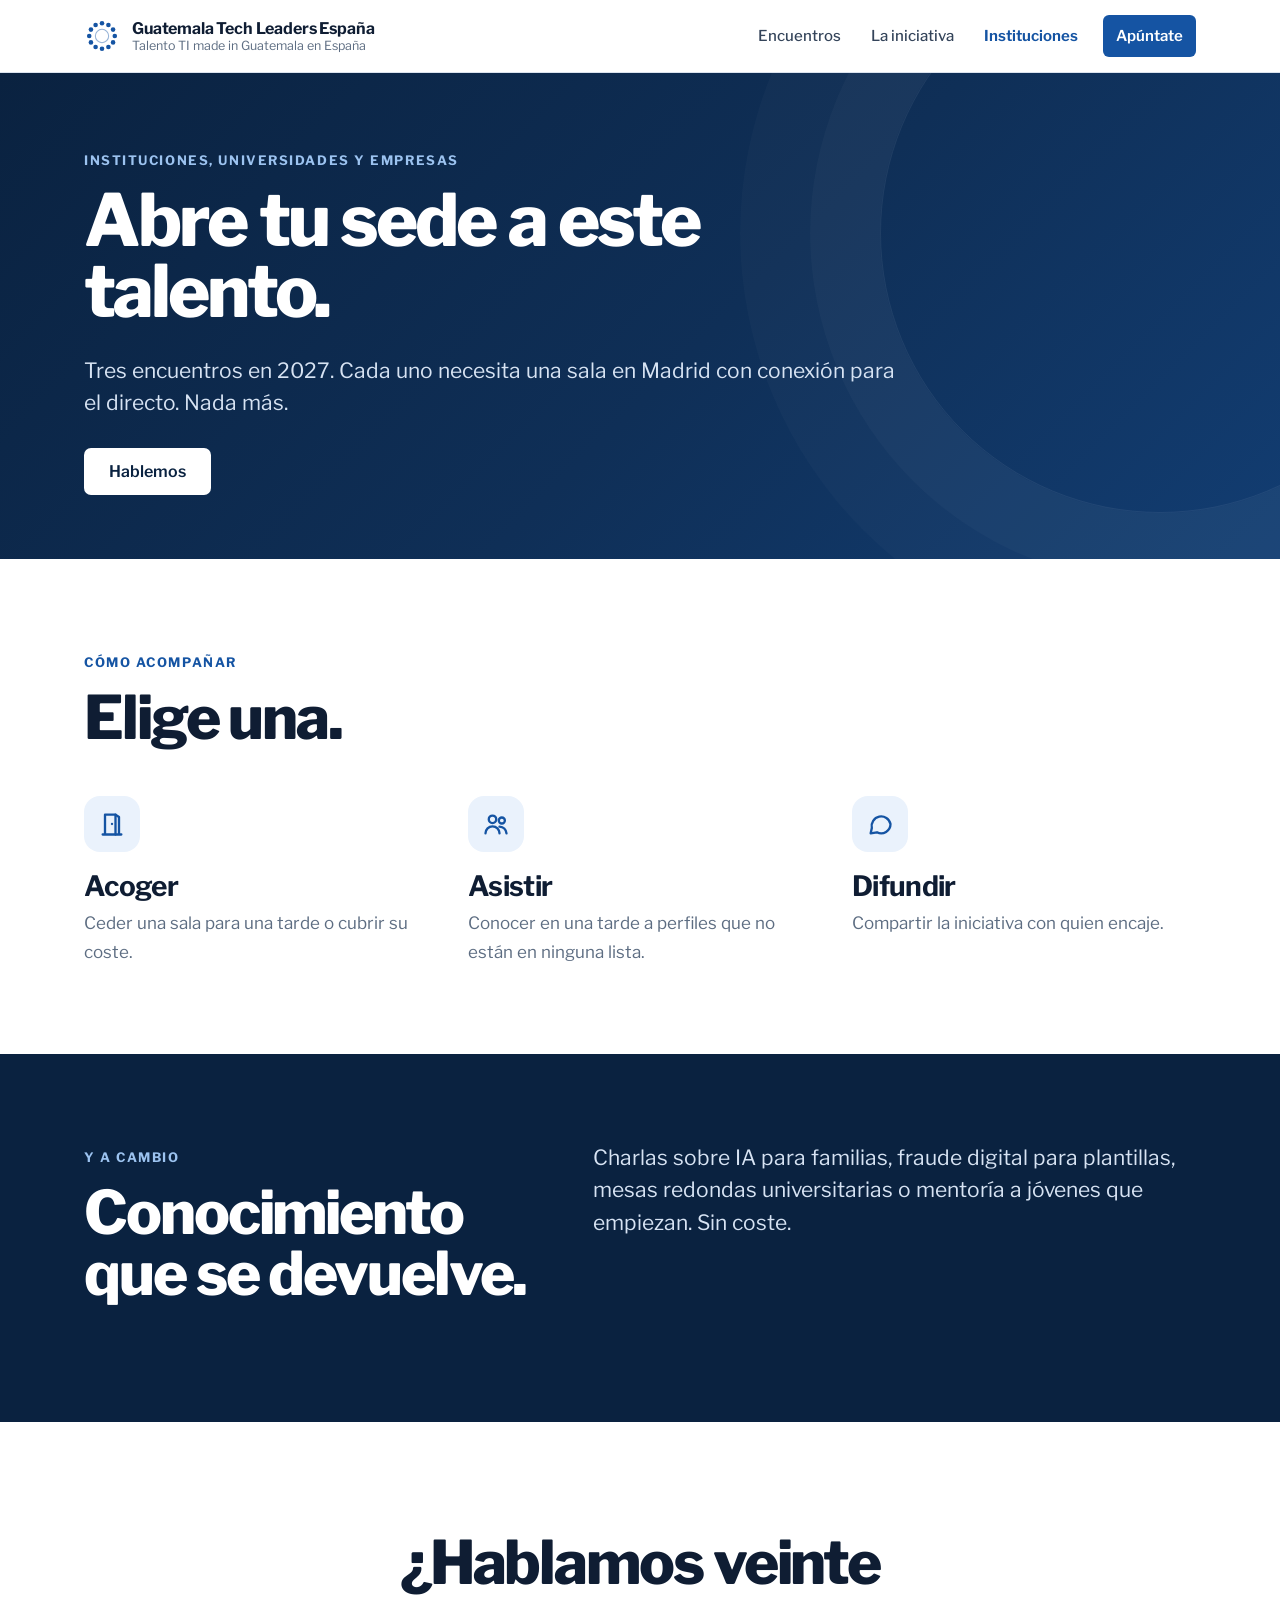
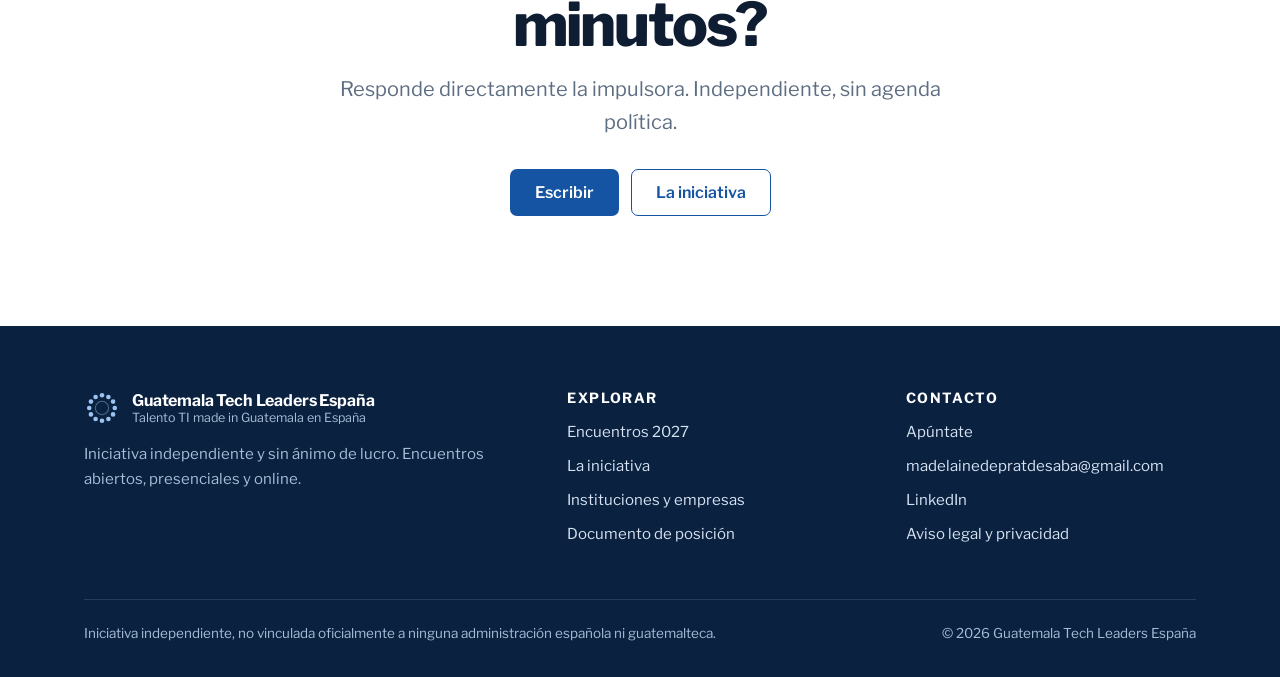
==== commit 2fcd6457: "Encuentros abiertos 2027: nueva portada, inscripción y calendario - Titular «Talento TI made in Guat" ====
--- a/instituciones.html
+++ b/instituciones.html
@@ -4,19 +4,19 @@
 <meta charset="utf-8">
 <meta name="viewport" content="width=device-width, initial-scale=1">
 <title>Instituciones y empresas · Guatemala Tech Leaders España</title>
-<meta name="description" content="Cómo puede una institución, universidad o empresa acompañar a Guatemala Tech Leaders España y su primera mesa en Madrid.">
+<meta name="description" content="Cómo puede una institución o empresa acompañar los encuentros de Guatemala Tech Leaders España.">
 <link rel="canonical" href="https://502tech34.prat-cas.com/instituciones.html">
 <meta name="theme-color" content="#0a2240">
 <meta property="og:type" content="website">
 <meta property="og:locale" content="es_ES">
 <meta property="og:site_name" content="Guatemala Tech Leaders España">
 <meta property="og:title" content="Instituciones y empresas · Guatemala Tech Leaders España">
-<meta property="og:description" content="Cómo puede una institución, universidad o empresa acompañar a Guatemala Tech Leaders España y su primera mesa en Madrid.">
+<meta property="og:description" content="Cómo puede una institución o empresa acompañar los encuentros de Guatemala Tech Leaders España.">
 <meta property="og:url" content="https://502tech34.prat-cas.com/instituciones.html">
 <meta property="og:image" content="https://502tech34.prat-cas.com/assets/img/og.jpg">
 <meta property="og:image:width" content="1200">
 <meta property="og:image:height" content="630">
-<meta property="og:image:alt" content="Guatemala Tech Leaders España. Primera mesa: Madrid, primer trimestre de 2027, presencial y en directo.">
+<meta property="og:image:alt" content="Talento TI made in Guatemala en España. Encuentros 2027 en Madrid y online.">
 <meta name="twitter:card" content="summary_large_image">
 <link rel="icon" type="image/svg+xml" href="./assets/img/mark.svg">
 <link rel="icon" type="image/png" sizes="32x32" href="./assets/img/icon-32.png">
@@ -28,89 +28,46 @@
 <a class="salto" href="#principal">Ir al contenido</a>
 <header class="cab">
   <div class="wrap cab-int">
-    <a class="marca" href="./index.html" aria-label="Guatemala Tech Leaders España, inicio"><svg class="mark" viewBox="0 0 40 40" aria-hidden="true" focusable="false"><circle cx="20.0" cy="20.0" r="7.4" fill="none" stroke="currentColor" stroke-width="1.15" opacity=".45"/><circle cx="20.00" cy="5.80" r="2.55" fill="currentColor"/><circle cx="27.10" cy="7.70" r="2.55" fill="currentColor"/><circle cx="32.30" cy="12.90" r="2.55" fill="currentColor"/><circle cx="34.20" cy="20.00" r="2.55" fill="currentColor"/><circle cx="32.30" cy="27.10" r="2.55" fill="currentColor"/><circle cx="27.10" cy="32.30" r="2.55" fill="currentColor"/><circle cx="20.00" cy="34.20" r="2.55" fill="currentColor"/><circle cx="12.90" cy="32.30" r="2.55" fill="currentColor"/><circle cx="7.70" cy="27.10" r="2.55" fill="currentColor"/><circle cx="5.80" cy="20.00" r="2.55" fill="currentColor"/><circle cx="7.70" cy="12.90" r="2.55" fill="currentColor"/><circle cx="12.90" cy="7.70" r="2.55" fill="currentColor"/></svg><span class="marca-txt"><b>Guatemala Tech Leaders España</b><span>Liderazgo tecnológico guatemalteco en España</span></span></a>
+    <a class="marca" href="./index.html" aria-label="Guatemala Tech Leaders España, inicio"><svg class="mark" viewBox="0 0 40 40" aria-hidden="true" focusable="false"><circle cx="20.0" cy="20.0" r="7.4" fill="none" stroke="currentColor" stroke-width="1.15" opacity=".45"/><circle cx="20.00" cy="5.80" r="2.55" fill="currentColor"/><circle cx="27.10" cy="7.70" r="2.55" fill="currentColor"/><circle cx="32.30" cy="12.90" r="2.55" fill="currentColor"/><circle cx="34.20" cy="20.00" r="2.55" fill="currentColor"/><circle cx="32.30" cy="27.10" r="2.55" fill="currentColor"/><circle cx="27.10" cy="32.30" r="2.55" fill="currentColor"/><circle cx="20.00" cy="34.20" r="2.55" fill="currentColor"/><circle cx="12.90" cy="32.30" r="2.55" fill="currentColor"/><circle cx="7.70" cy="27.10" r="2.55" fill="currentColor"/><circle cx="5.80" cy="20.00" r="2.55" fill="currentColor"/><circle cx="7.70" cy="12.90" r="2.55" fill="currentColor"/><circle cx="12.90" cy="7.70" r="2.55" fill="currentColor"/></svg><span class="marca-txt"><b>Guatemala Tech Leaders España</b><span>Talento TI made in Guatemala en España</span></span></a>
     <button class="hamb" aria-expanded="false" aria-controls="menu">Menú</button>
-    <nav id="menu" aria-label="Navegación principal"><a href="./la-iniciativa.html">La iniciativa</a><a href="./la-mesa.html">La primera mesa</a><a href="./instituciones.html" aria-current="page">Instituciones</a><a class="n-cta" href="./prerreserva.html">Prerreserva</a></nav>
+    <nav id="menu" aria-label="Navegación principal"><a href="./index.html#encuentros">Encuentros</a><a href="./la-iniciativa.html">La iniciativa</a><a href="./instituciones.html" aria-current="page">Instituciones</a><a class="n-cta" href="./apuntate.html">Apúntate</a></nav>
   </div>
 </header>
 <main id="principal">
 <section class="heroe">
   <div class="wrap heroe-pag">
     <span class="antetitulo">Instituciones, universidades y empresas</span>
-    <h1>Una generación guatemalteca dirige tecnología en España. Conózcala.</h1>
-    <p class="entrada">Guatemala Tech Leaders España reúne por primera vez a directivos, fundadores, investigadores e inversores de origen guatemalteco. La primera mesa será en Madrid en el primer trimestre de 2027, con seguimiento en directo. Así puede acompañarla una institución o una empresa.</p>
-  </div>
-</section>
-
-<section class="sec">
-  <div class="wrap dos-a">
-    <div>
-      <span class="antetitulo">Lo que necesitamos</span>
-      <h2>Una sede para una tarde.</h2>
-    </div>
-    <div>
-      <p class="entrada" style="color:var(--tinta)">El encuentro no tiene coste para quien participa y la iniciativa no busca presupuesto, patrocinio ni estructura.</p>
-      <p>Lo que sí necesita es un espacio en Madrid para doce personas, con conexión suficiente para retransmitir la conversación en directo: una sala de reuniones, un aula o un salón. Puede ser una sede que nos acoja o el coste puntual de una sala. Es una aportación acotada a una tarde y no compromete a nada más.</p>
-      <p class="cita" style="margin-top:28px;font-size:22px">«Es una iniciativa independiente, pero no quiere estar sola.»</p>
-    </div>
-  </div>
-</section>
-
-<section class="sec sec-gris">
-  <div class="wrap">
-    <div class="cabeza">
-      <span class="antetitulo">Formas de colaborar</span>
-      <h2>Tres maneras de acompañarnos.</h2>
-      <p>Cualquiera de ellas es suficiente por sí sola.</p>
-    </div>
-    <div class="rejilla r3">
-      <article class="tarjeta"><span class="num">1</span><h3>Acoger el encuentro</h3><p>Ceder un espacio para una tarde o cubrir el coste de una sala con conexión. Es la aportación más útil hoy.</p></article>
-      <article class="tarjeta"><span class="num">2</span><h3>Acompañarnos en la mesa</h3><p>Estar presentes y conocer en una sola tarde a profesionales guatemaltecos de alto nivel que trabajan en España.</p></article>
-      <article class="tarjeta"><span class="num">3</span><h3>Dar visibilidad</h3><p>Compartir la iniciativa con quien pueda encajar. Este talento aparece porque alguien dice «yo conozco a esta persona».</p></article>
-    </div>
+    <h1 class="titular" style="font-size:clamp(40px,6vw,72px)">Abre tu sede a este talento.</h1>
+    <p class="entrada">Tres encuentros en 2027. Cada uno necesita una sala en Madrid con conexión para el directo. Nada más.</p>
+    <div class="botones"><a class="btn btn-b" href="#" data-mail="Instituciones · Guatemala Tech Leaders España">Hablemos</a></div>
   </div>
 </section>
 
 <section class="sec">
   <div class="wrap">
-    <div class="cabeza">
-      <span class="antetitulo">Qué aporta</span>
-      <h2>Lo que gana quien está cerca de este grupo.</h2>
-    </div>
-    <div class="rejilla r3">
-      <article class="tarjeta"><h3>Conocer a quien no figura en ninguna lista</h3><p>Perfiles directivos y empresariales que no aparecen en los registros académicos ni en las redes de la diáspora.</p></article>
-      <article class="tarjeta"><h3>Una cara distinta de Guatemala</h3><p>Talento, tecnología e innovación, junto a lo que ya se cuenta de la comunidad guatemalteca en España.</p></article>
-      <article class="tarjeta"><h3>Interlocución experta</h3><p>Ciberseguridad, inteligencia artificial, datos, fintech o inversión: un grupo al que consultar cuando haga falta.</p></article>
+    <div class="intro-sec aparece"><span class="antetitulo">Cómo acompañar</span><h2 class="grande">Elige una.</h2></div>
+    <div class="tres">
+      <div class="aparece"><div class="ic"><svg viewBox="0 0 24 24" fill="none" stroke="currentColor" stroke-width="2" stroke-linecap="round" stroke-linejoin="round"><path d="M4 21h16M6 21V4h9l3 2v15"/><path d="M12 12h.01"/><path d="M15 4v17"/></svg></div><h3>Acoger</h3><p>Ceder una sala para una tarde o cubrir su coste.</p></div>
+      <div class="aparece"><div class="ic"><svg viewBox="0 0 24 24" fill="none" stroke="currentColor" stroke-width="2" stroke-linecap="round" stroke-linejoin="round"><circle cx="9" cy="8" r="3.2"/><circle cx="17" cy="9" r="2.6"/><path d="M3 20c0-3.3 2.7-6 6-6s6 2.7 6 6M15 14.2c3 .2 5.5 2.4 6 5.8"/></svg></div><h3>Asistir</h3><p>Conocer en una tarde a perfiles que no están en ninguna lista.</p></div>
+      <div class="aparece"><div class="ic"><svg viewBox="0 0 24 24" fill="none" stroke="currentColor" stroke-width="2" stroke-linecap="round" stroke-linejoin="round"><path d="M21 12a8 8 0 0 1-11.6 7.1L4 20l1-4.6A8 8 0 1 1 21 12z"/></svg></div><h3>Difundir</h3><p>Compartir la iniciativa con quien encaje.</p></div>
     </div>
   </div>
 </section>
 
 <section class="sec sec-marino">
   <div class="wrap dos-a">
-    <div>
-      <span class="antetitulo" style="color:#9cc3f0">Y algo que devolver</span>
-      <h2>Conocimiento al servicio de la sociedad.</h2>
-    </div>
-    <div>
-      <p>La mesa es para quienes participan, pero lo que saben puede servir fuera de ella: una charla para familias sobre menores e inteligencia artificial, una sesión sobre fraude digital para una plantilla, una mesa redonda universitaria o mentoría a jóvenes guatemaltecos que empiezan en España.</p>
-      <p>Sin coste y sin contrapartida comercial, cuando el grupo pueda y tenga algo útil que aportar.</p>
+    <div class="aparece"><span class="antetitulo" style="color:#9cc3f0">Y a cambio</span><h2 class="grande" style="color:#fff">Conocimiento que se devuelve.</h2></div>
+    <div class="aparece">
+      <p class="entrada">Charlas sobre IA para familias, fraude digital para plantillas, mesas redondas universitarias o mentoría a jóvenes que empiezan. Sin coste.</p>
     </div>
   </div>
 </section>
 
-<section class="sec">
-  <div class="wrap persona">
-    <img src="./assets/img/madelaine.jpg" width="760" height="694" alt="Retrato de Madelaine Castro." loading="lazy">
-    <div>
-      <span class="antetitulo">Contacto institucional</span>
-      <h2>Quién responde de la iniciativa.</h2>
-      <p>La impulsa a título personal Madelaine Castro, nacida en Guatemala, directiva en una compañía líder del sector de la ciberseguridad en España y coautora del SMBoK®. Responde ella directamente. Si prefiere una llamada de veinte minutos antes de nada, basta con indicarlo.</p>
-      <p>La iniciativa es independiente, no tiene agenda política y no representa oficialmente a Guatemala. Ninguna institución que la acompañe responde de ella ni de lo que se diga en la mesa.</p>
-      <div class="botones">
-        <a class="btn btn-p" href="#" data-mail="Instituciones · Guatemala Tech Leaders España">Escribir a Madelaine</a>
-        <a class="btn btn-s" href="./la-mesa.html">Ver el formato de la mesa</a>
-      </div>
-    </div>
+<section class="final">
+  <div class="wrap aparece">
+    <h2 class="grande">¿Hablamos veinte minutos?</h2>
+    <p>Responde directamente la impulsora. Independiente, sin agenda política.</p>
+    <div class="botones"><a class="btn btn-p" href="#" data-mail="Instituciones · Guatemala Tech Leaders España">Escribir</a><a class="btn btn-s" href="./la-iniciativa.html">La iniciativa</a></div>
   </div>
 </section>
 
@@ -119,24 +76,24 @@
   <div class="wrap">
     <div class="pie-rej">
       <div>
-        <a class="marca" href="./index.html"><svg class="mark" viewBox="0 0 40 40" aria-hidden="true" focusable="false"><circle cx="20.0" cy="20.0" r="7.4" fill="none" stroke="currentColor" stroke-width="1.15" opacity=".45"/><circle cx="20.00" cy="5.80" r="2.55" fill="currentColor"/><circle cx="27.10" cy="7.70" r="2.55" fill="currentColor"/><circle cx="32.30" cy="12.90" r="2.55" fill="currentColor"/><circle cx="34.20" cy="20.00" r="2.55" fill="currentColor"/><circle cx="32.30" cy="27.10" r="2.55" fill="currentColor"/><circle cx="27.10" cy="32.30" r="2.55" fill="currentColor"/><circle cx="20.00" cy="34.20" r="2.55" fill="currentColor"/><circle cx="12.90" cy="32.30" r="2.55" fill="currentColor"/><circle cx="7.70" cy="27.10" r="2.55" fill="currentColor"/><circle cx="5.80" cy="20.00" r="2.55" fill="currentColor"/><circle cx="7.70" cy="12.90" r="2.55" fill="currentColor"/><circle cx="12.90" cy="7.70" r="2.55" fill="currentColor"/></svg><span class="marca-txt"><b>Guatemala Tech Leaders España</b><span>Liderazgo tecnológico guatemalteco en España</span></span></a>
-        <p>Iniciativa profesional independiente y sin ánimo de lucro. Reúne a profesionales de origen guatemalteco que lideran tecnología en España.</p>
+        <a class="marca" href="./index.html"><svg class="mark" viewBox="0 0 40 40" aria-hidden="true" focusable="false"><circle cx="20.0" cy="20.0" r="7.4" fill="none" stroke="currentColor" stroke-width="1.15" opacity=".45"/><circle cx="20.00" cy="5.80" r="2.55" fill="currentColor"/><circle cx="27.10" cy="7.70" r="2.55" fill="currentColor"/><circle cx="32.30" cy="12.90" r="2.55" fill="currentColor"/><circle cx="34.20" cy="20.00" r="2.55" fill="currentColor"/><circle cx="32.30" cy="27.10" r="2.55" fill="currentColor"/><circle cx="27.10" cy="32.30" r="2.55" fill="currentColor"/><circle cx="20.00" cy="34.20" r="2.55" fill="currentColor"/><circle cx="12.90" cy="32.30" r="2.55" fill="currentColor"/><circle cx="7.70" cy="27.10" r="2.55" fill="currentColor"/><circle cx="5.80" cy="20.00" r="2.55" fill="currentColor"/><circle cx="7.70" cy="12.90" r="2.55" fill="currentColor"/><circle cx="12.90" cy="7.70" r="2.55" fill="currentColor"/></svg><span class="marca-txt"><b>Guatemala Tech Leaders España</b><span>Talento TI made in Guatemala en España</span></span></a>
+        <p>Iniciativa independiente y sin ánimo de lucro. Encuentros abiertos, presenciales y online.</p>
       </div>
       <div>
-        <h4>La iniciativa</h4>
+        <h4>Explorar</h4>
         <ul>
-          <li><a href="./la-iniciativa.html">Qué es y quién la impulsa</a></li>
-          <li><a href="./la-mesa.html">La primera mesa</a></li>
+          <li><a href="./index.html#encuentros">Encuentros 2027</a></li>
+          <li><a href="./la-iniciativa.html">La iniciativa</a></li>
+          <li><a href="./instituciones.html">Instituciones y empresas</a></li>
           <li><a href="./posicion.html">Documento de posición</a></li>
-          <li><a href="./instituciones.html">Instituciones y empresas</a></li>
-          <li><a href="./prerreserva.html">Prerreserva</a></li>
         </ul>
       </div>
       <div>
         <h4>Contacto</h4>
         <ul>
+          <li><a href="./apuntate.html">Apúntate</a></li>
           <li><a href="#" data-mail="Guatemala Tech Leaders España"><span data-mail-texto>Correo</span></a></li>
-          <li><a href="#" data-linkedin target="_blank" rel="noopener">LinkedIn de la impulsora</a></li>
+          <li><a href="#" data-linkedin target="_blank" rel="noopener">LinkedIn</a></li>
           <li><a href="./legal.html">Aviso legal y privacidad</a></li>
         </ul>
       </div>
@@ -147,6 +104,7 @@
     </div>
   </div>
 </footer>
+<script src="./assets/eventos.js" defer></script>
 <script src="./assets/site.js" defer></script>
 </body>
 </html>
--- a/assets/style.css
+++ b/assets/style.css
@@ -301,3 +301,90 @@
 
 .solo-lector{position:absolute;width:1px;height:1px;overflow:hidden;clip:rect(0 0 0 0);white-space:nowrap}
 @media (prefers-reduced-motion:reduce){html{scroll-behavior:auto}*{transition:none !important}}
+
+/* =================== v3: encuentros abiertos =================== */
+.portada{position:relative;overflow:hidden;background:radial-gradient(1200px 600px at 80% 20%,#1b4f94 0%,rgba(27,79,148,0) 60%),radial-gradient(900px 500px at 10% 110%,#123d72 0%,rgba(18,61,114,0) 60%),var(--marino);color:#cfe1f6;min-height:calc(100vh - 72px);display:flex;align-items:center}
+.portada .wrap{position:relative;z-index:1;width:100%;display:grid;grid-template-columns:1.2fr .8fr;gap:40px;align-items:center;padding-top:72px;padding-bottom:88px}
+.titular{font-size:clamp(46px,8vw,104px);line-height:.98;letter-spacing:-.04em;font-weight:800;color:#fff;margin:0 0 28px}
+.titular em{font-style:normal;background:linear-gradient(90deg,#7fb6f5,#cfe1f6);-webkit-background-clip:text;background-clip:text;color:transparent}
+.titular span{display:block;font-weight:500;color:#9cc3f0;font-size:.42em;letter-spacing:-.02em;margin-top:14px}
+.portada .sub{font-size:clamp(18px,1.8vw,22px);max-width:34ch;color:#cfe1f6;margin:0}
+.red{width:100%;max-width:460px;justify-self:end;color:#9cc3f0}
+.red circle{transform-box:fill-box;transform-origin:center}
+.red .p{opacity:0;animation:entra 9s infinite}
+.red .n{fill:#fff}
+@keyframes entra{0%{opacity:0;transform:scale(.2)}8%{opacity:1;transform:scale(1.25)}14%{transform:scale(1)}85%{opacity:1}100%{opacity:0}}
+.red .halo{animation:halo 4s ease-in-out infinite}
+@keyframes halo{50%{opacity:.25}}
+@media (max-width:900px){.portada{min-height:auto}.portada .wrap{grid-template-columns:1fr;padding-top:48px;padding-bottom:56px}.red{max-width:300px;justify-self:start;order:-1}}
+
+.cinta{background:var(--azul);color:#fff;overflow:hidden;white-space:nowrap;padding:16px 0;font-weight:650;font-size:18px;letter-spacing:.01em}
+.cinta div{display:inline-block;animation:cinta 40s linear infinite}
+.cinta span{margin:0 22px;opacity:.95}
+.cinta span::after{content:"•";margin-left:44px;opacity:.5}
+@keyframes cinta{to{transform:translateX(-50%)}}
+
+.grande{font-size:clamp(34px,5vw,60px);line-height:1.02;letter-spacing:-.035em;font-weight:800}
+.intro-sec{max-width:760px;margin-bottom:48px}
+.intro-sec p{font-size:20px;color:var(--suave);margin:14px 0 0}
+
+.fechas{display:grid;grid-template-columns:repeat(3,1fr);gap:22px}
+.fecha-c{position:relative;background:#fff;border:1px solid var(--linea);border-radius:18px;padding:30px 28px 26px;box-shadow:var(--sombra);transition:transform .25s,box-shadow .25s;display:flex;flex-direction:column}
+.fecha-c:hover{transform:translateY(-4px);box-shadow:0 2px 4px rgba(10,34,64,.06),0 18px 40px rgba(10,34,64,.12)}
+.fecha-c.primera{background:linear-gradient(160deg,var(--marino),#164a8a);color:#cfe1f6;border-color:transparent}
+.fecha-c .eti{font-size:12.5px;font-weight:700;letter-spacing:.1em;text-transform:uppercase;color:var(--azul)}
+.fecha-c.primera .eti{color:#9cc3f0}
+.fecha-c .dia{font-size:88px;line-height:.9;font-weight:800;letter-spacing:-.05em;color:var(--tinta);margin:14px 0 0}
+.fecha-c .mes{font-size:26px;font-weight:700;color:var(--tinta);letter-spacing:-.02em}
+.fecha-c.primera .dia,.fecha-c.primera .mes{color:#fff}
+.fecha-c .detalle{font-size:15.5px;margin:14px 0 22px;color:var(--suave)}
+.fecha-c.primera .detalle{color:#b7cbe4}
+.fecha-c .acciones{margin-top:auto;display:flex;flex-wrap:wrap;gap:10px}
+.fecha-c .btn{padding:11px 18px;font-size:15px}
+.cal{position:relative}
+.cal summary{list-style:none;cursor:pointer}
+.cal summary::-webkit-details-marker{display:none}
+.cal-menu{position:absolute;left:0;top:calc(100% + 6px);z-index:5;background:#fff;border:1px solid var(--linea);border-radius:10px;box-shadow:var(--sombra);padding:6px;min-width:210px}
+.cal-menu a{display:block;padding:10px 12px;border-radius:6px;text-decoration:none;color:var(--tinta);font-size:15px;font-weight:550}
+.cal-menu a:hover{background:var(--cielo-clr)}
+.fecha-c.primera .btn-s{color:#fff;border-color:rgba(255,255,255,.55)}
+.fecha-c.primera .btn-s:hover{background:rgba(255,255,255,.1)}
+@media (max-width:900px){.fechas{grid-template-columns:1fr}}
+
+.tres{display:grid;grid-template-columns:repeat(3,1fr);gap:40px}
+.tres .ic{width:56px;height:56px;border-radius:16px;background:var(--cielo-clr);color:var(--azul);display:flex;align-items:center;justify-content:center;margin-bottom:18px}
+.tres .ic svg{width:28px;height:28px}
+.tres h3{font-size:28px;letter-spacing:-.025em;margin-bottom:6px}
+.tres p{color:var(--suave);font-size:17px;margin:0}
+.sec-marino .tres .ic{background:rgba(255,255,255,.08);color:#9cc3f0}
+.sec-marino .tres p{color:#b7cbe4}
+@media (max-width:800px){.tres{grid-template-columns:1fr;gap:28px}}
+
+.paraTi{display:grid;grid-template-columns:repeat(4,1fr);gap:16px}
+.paraTi div{border-radius:16px;padding:26px 22px;background:var(--fondo);border:1px solid var(--linea)}
+.paraTi b{display:block;font-size:20px;color:var(--tinta);letter-spacing:-.015em;margin-bottom:6px;line-height:1.2}
+.paraTi span{font-size:15px;color:var(--suave)}
+@media (max-width:900px){.paraTi{grid-template-columns:1fr 1fr}}
+@media (max-width:520px){.paraTi{grid-template-columns:1fr}}
+
+.voz{display:grid;grid-template-columns:auto 1fr;gap:40px;align-items:center;max-width:980px}
+.voz img{width:180px;height:180px;border-radius:50%;object-fit:cover;object-position:center 22%;border:4px solid rgba(255,255,255,.15)}
+.voz blockquote{margin:0;font-size:clamp(26px,3.4vw,40px);line-height:1.15;font-weight:700;letter-spacing:-.025em;color:#fff}
+.voz cite{display:block;margin-top:18px;font-style:normal;font-size:16px;color:#9cc3f0}
+@media (max-width:720px){.voz{grid-template-columns:1fr;gap:24px}.voz img{width:120px;height:120px}}
+
+.final{text-align:center;padding:110px 0}
+.final .grande{max-width:16ch;margin:0 auto 18px}
+.final p{font-size:20px;color:var(--suave);margin:0 auto 30px;max-width:44ch}
+.final .botones{justify-content:center}
+
+.check{display:grid;gap:10px}
+.check label{display:flex;gap:12px;align-items:center;border:1.5px solid var(--linea);border-radius:10px;padding:14px 16px;cursor:pointer;margin:0;font-weight:500;color:var(--texto)}
+.check label b{color:var(--tinta)}
+.check input{accent-color:var(--azul);width:18px;height:18px}
+.check label:has(input:checked){border-color:var(--azul);background:var(--cielo-clr)}
+.recibido .cal-links{display:flex;flex-wrap:wrap;gap:10px;justify-content:center;margin:18px 0}
+
+.aparece{opacity:0;transform:translateY(24px);transition:opacity .7s ease,transform .7s ease}
+.aparece.visto{opacity:1;transform:none}
+@media (prefers-reduced-motion:reduce){.red .p{animation:none;opacity:1}.cinta div{animation:none}.aparece{opacity:1;transform:none}.red .halo{animation:none}}
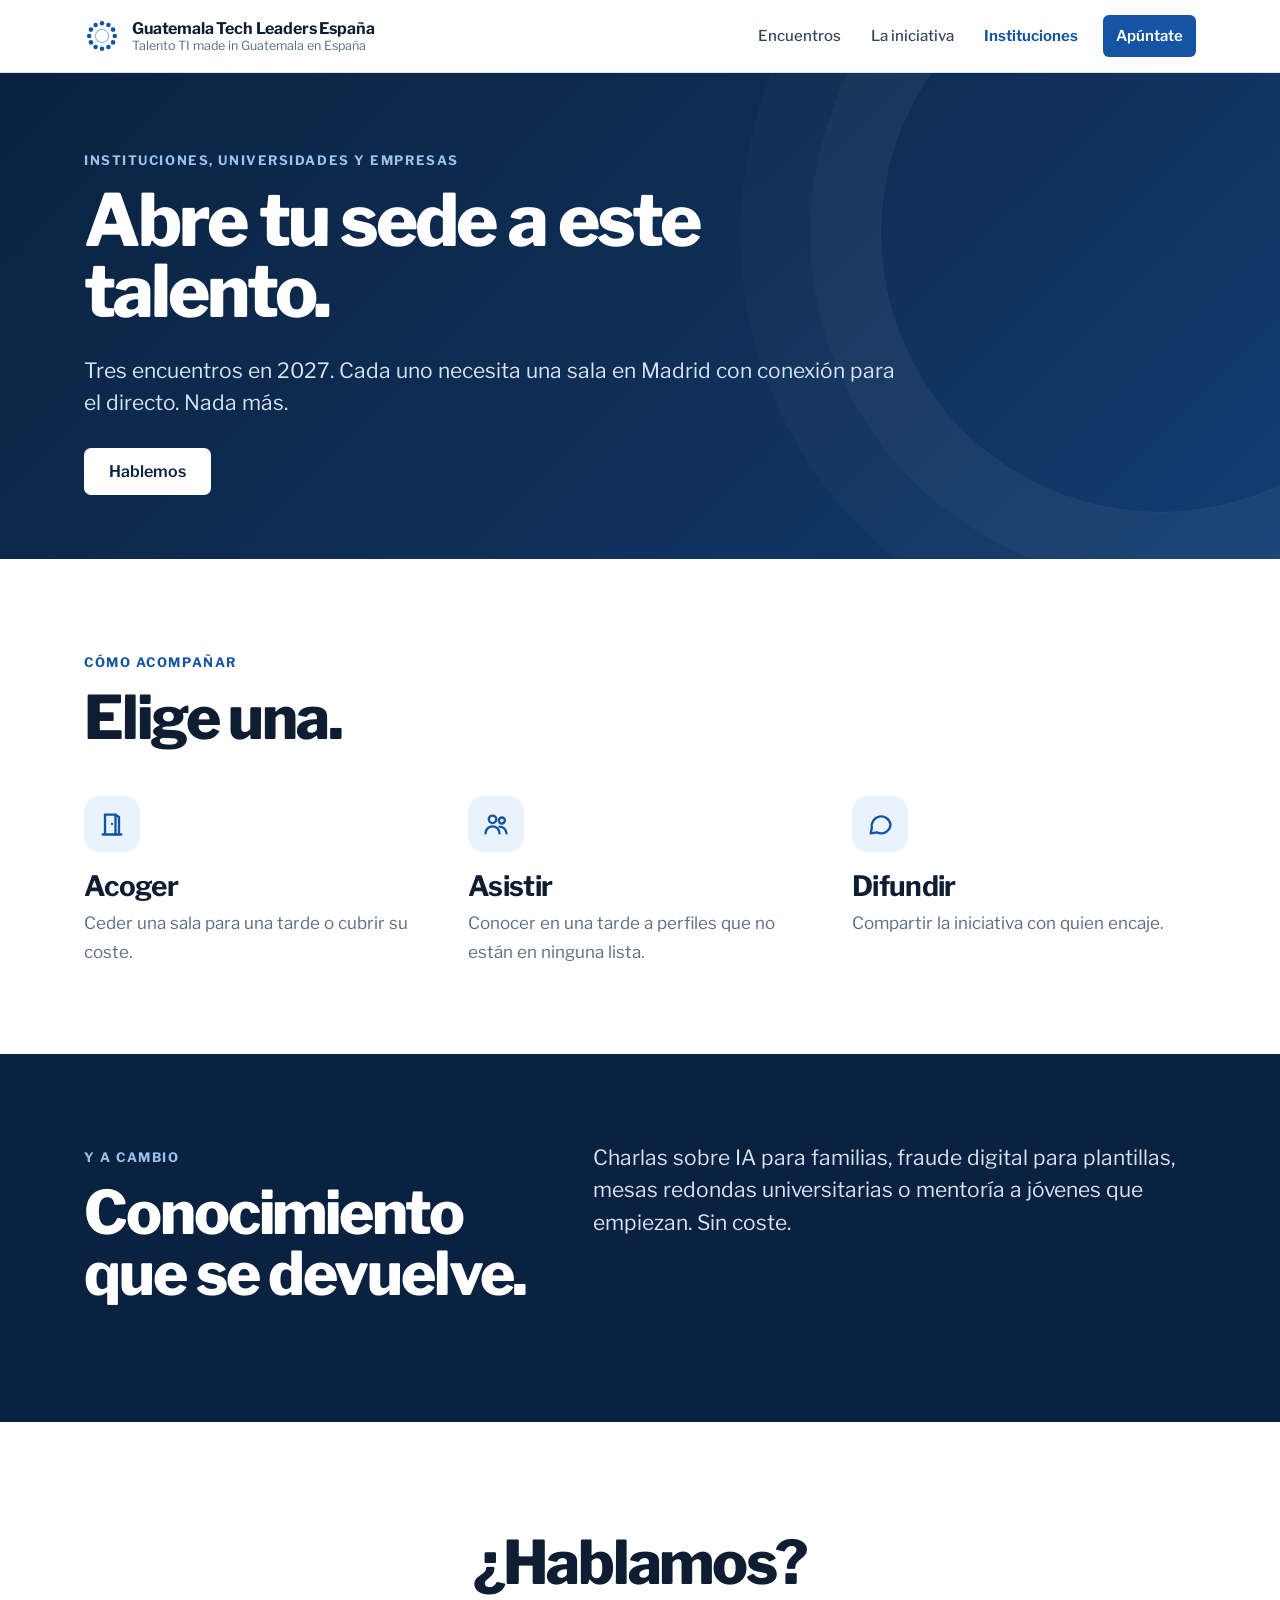
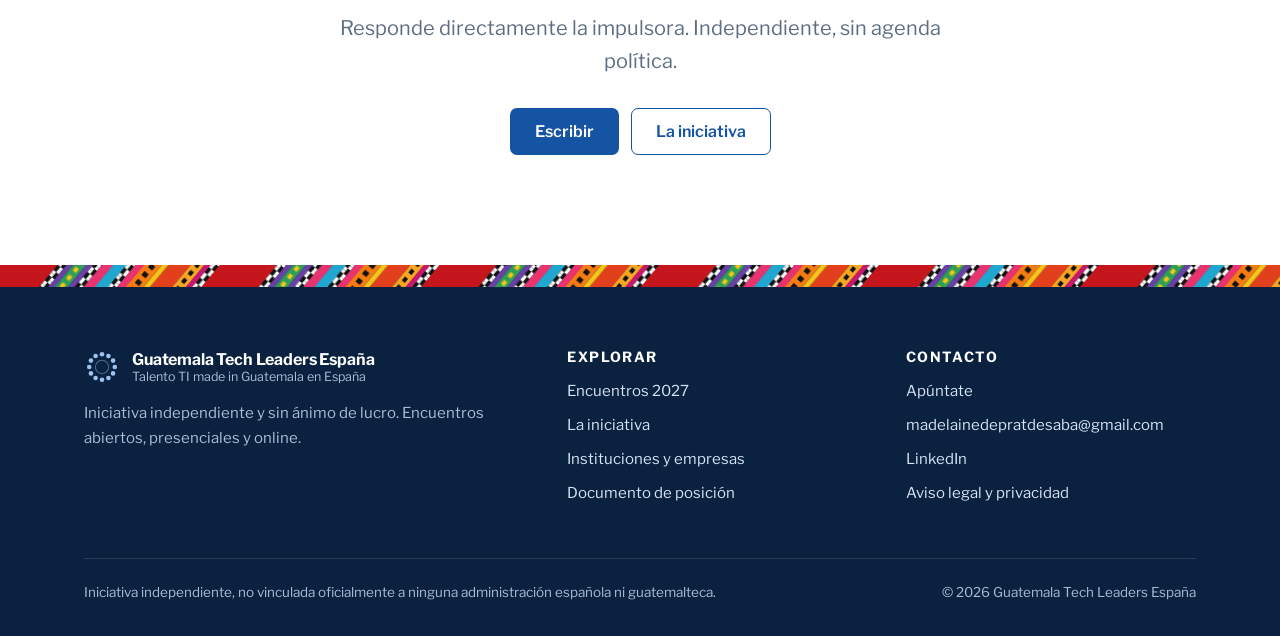
==== commit 1f837d18: "Instituciones: «¿Hablamos?» sin duración Co-Authored-By: Claude Opus 5.5 <noreply@anthropic.com> Cla" ====
--- a/instituciones.html
+++ b/instituciones.html
@@ -65,7 +65,7 @@
 
 <section class="final">
   <div class="wrap aparece">
-    <h2 class="grande">¿Hablamos veinte minutos?</h2>
+    <h2 class="grande">¿Hablamos?</h2>
     <p>Responde directamente la impulsora. Independiente, sin agenda política.</p>
     <div class="botones"><a class="btn btn-p" href="#" data-mail="Instituciones · Guatemala Tech Leaders España">Escribir</a><a class="btn btn-s" href="./la-iniciativa.html">La iniciativa</a></div>
   </div>
--- a/assets/style.css
+++ b/assets/style.css
@@ -286,7 +286,7 @@
 .legal li{margin-bottom:8px}
 
 /* ---------- pie ---------- */
-.pie-sitio{background:var(--marino);color:#a9bdd6;padding:64px 0 32px;font-size:15px}
+.pie-sitio{background:var(--marino);color:#a9bdd6;padding:84px 0 32px;font-size:15px}
 .pie-rej{display:grid;grid-template-columns:1.5fr 1fr 1fr;gap:48px}
 .pie-sitio .marca{color:#fff;margin-bottom:16px}
 .pie-sitio .marca .mark{color:#9cc3f0}
@@ -388,3 +388,36 @@
 .aparece{opacity:0;transform:translateY(24px);transition:opacity .7s ease,transform .7s ease}
 .aparece.visto{opacity:1;transform:none}
 @media (prefers-reduced-motion:reduce){.red .p{animation:none;opacity:1}.cinta div{animation:none}.aparece{opacity:1;transform:none}.red .halo{animation:none}}
+
+/* =================== tejido =================== */
+.faja{height:22px;background:url('./img/faja.svg') 0 0/2400px 22px repeat-x}
+.pie-sitio{position:relative}
+.pie-sitio::before{content:"";position:absolute;left:0;right:0;top:0;height:22px;background:url('./img/faja.svg') 0 0/2400px 22px repeat-x}
+
+/* =================== herencia maya =================== */
+.rueda{width:100%;max-width:470px;justify-self:end;color:#9cc3f0}
+.rueda .giro{transform-origin:200px 200px;animation:gira 120s linear infinite}
+.rueda .giro-inv{transform-origin:200px 200px;animation:gira 90s linear infinite reverse}
+.rueda .nucleo{animation:halo 5s ease-in-out infinite}
+@keyframes gira{to{transform:rotate(360deg)}}
+@media (max-width:900px){.rueda{max-width:300px;justify-self:start;order:-1}}
+.dia-fila{display:flex;align-items:flex-end;justify-content:space-between;gap:12px;margin-top:14px}
+.dia-fila .dia{margin:0}
+.maya-num{width:64px;height:64px;color:var(--azul);flex:none;margin-bottom:4px}
+.fecha-c.primera .maya-num{color:#9cc3f0}
+.tabla-caja{background:#fff;border-radius:20px;padding:30px 26px 18px;color:var(--marino);box-shadow:0 20px 50px rgba(0,0,0,.3)}
+.tabla-maya{width:100%;height:auto;display:block}
+.herencia .entrada{color:#cfe1f6}
+.cita-corta{margin:32px 0 0;padding-left:20px;border-left:3px solid var(--azul-vivo);font-size:20px;font-weight:650;color:#fff;line-height:1.35}
+.cita-corta cite{display:block;margin-top:10px;font-style:normal;font-weight:400;font-size:15px;color:#9cc3f0}
+.cita-corta a{color:#cfe1f6}
+@media (prefers-reduced-motion:reduce){.rueda .giro,.rueda .giro-inv,.rueda .nucleo{animation:none}}
+.saberes{display:grid;grid-template-columns:repeat(5,1fr);gap:18px}
+.saber{background:rgba(255,255,255,.05);border:1px solid rgba(255,255,255,.12);border-radius:18px;padding:26px 22px;transition:background .25s,transform .25s}
+.saber:hover{background:rgba(255,255,255,.09);transform:translateY(-3px)}
+.saber-ic{width:52px;height:52px;color:#9cc3f0;margin-bottom:18px}
+.saber-ic svg{width:100%;height:100%;display:block}
+.saber h3{color:#fff;font-size:19px;margin-bottom:6px}
+.saber p{color:#b7cbe4;font-size:15px;margin:0;line-height:1.5}
+@media (max-width:1100px){.saberes{grid-template-columns:repeat(3,1fr)}}
+@media (max-width:640px){.saberes{grid-template-columns:1fr 1fr}.saber{padding:20px 16px}.saber:last-child{grid-column:1/-1}}
